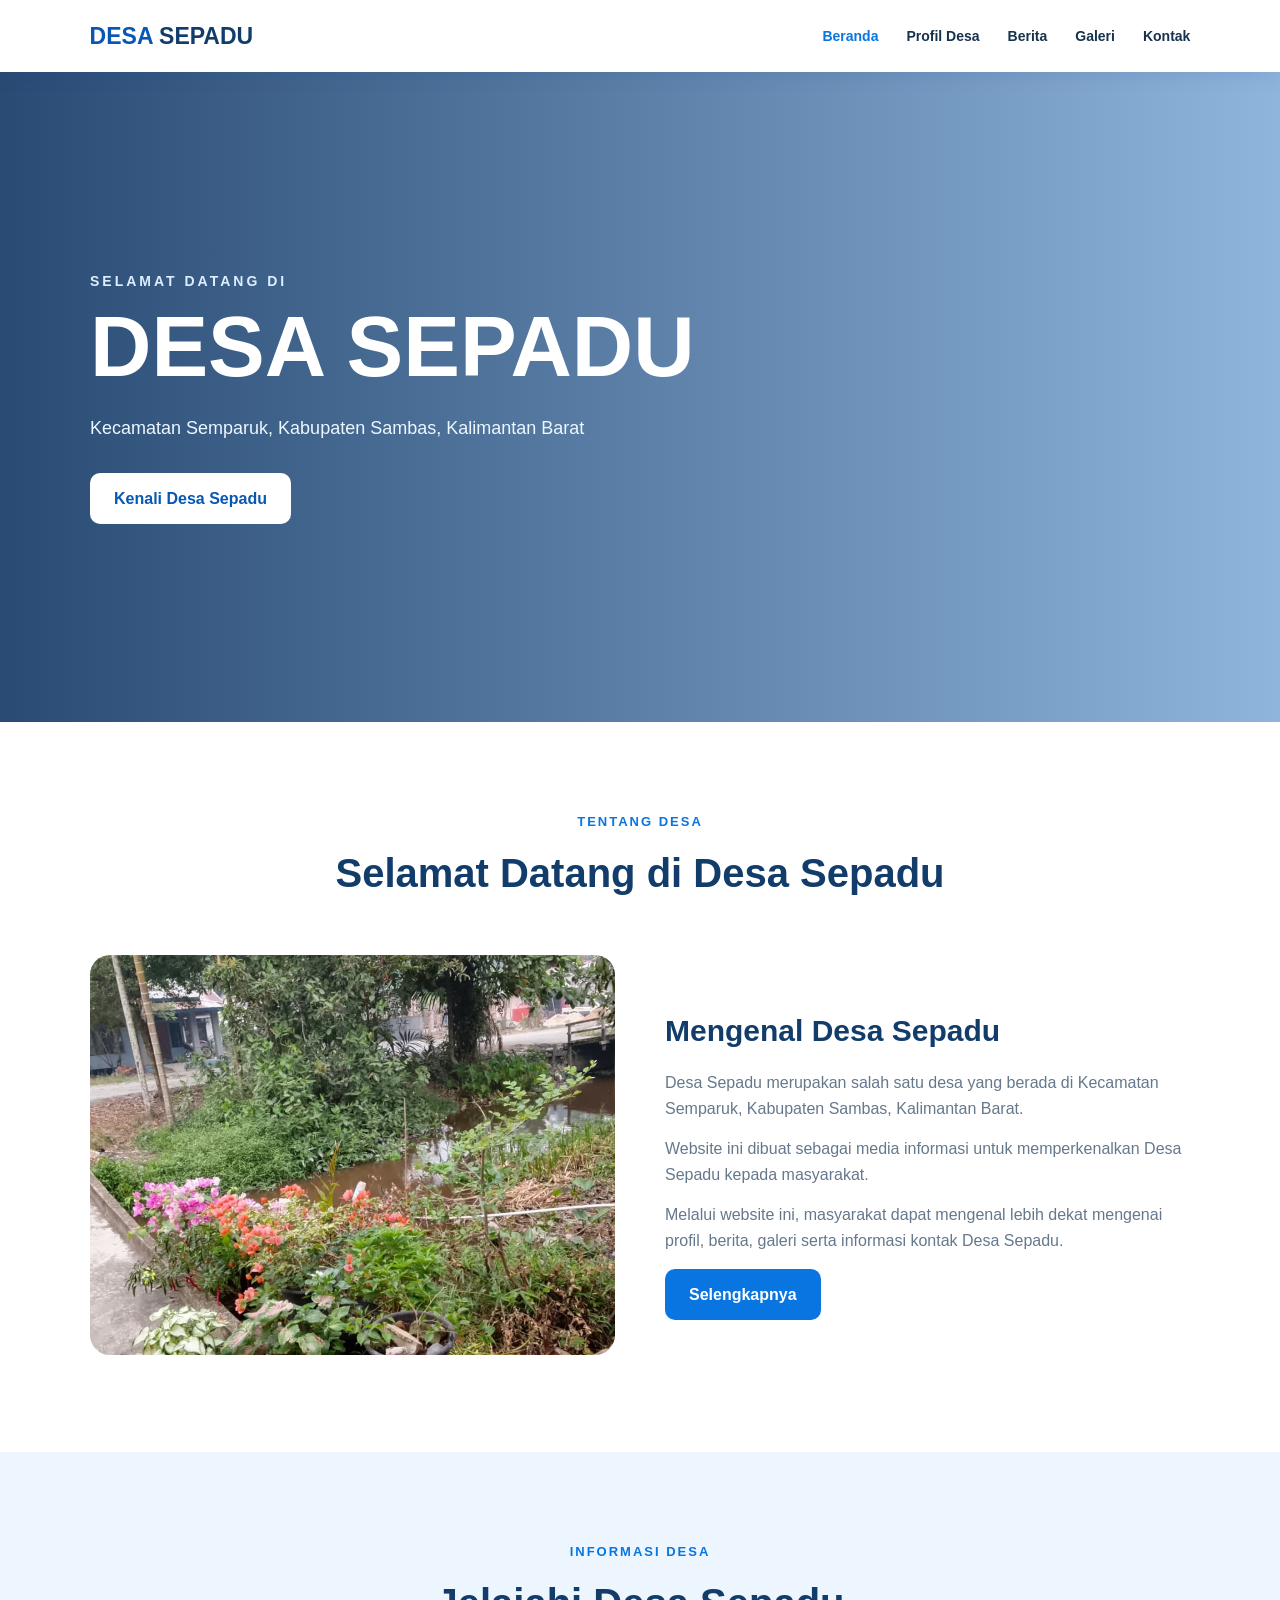
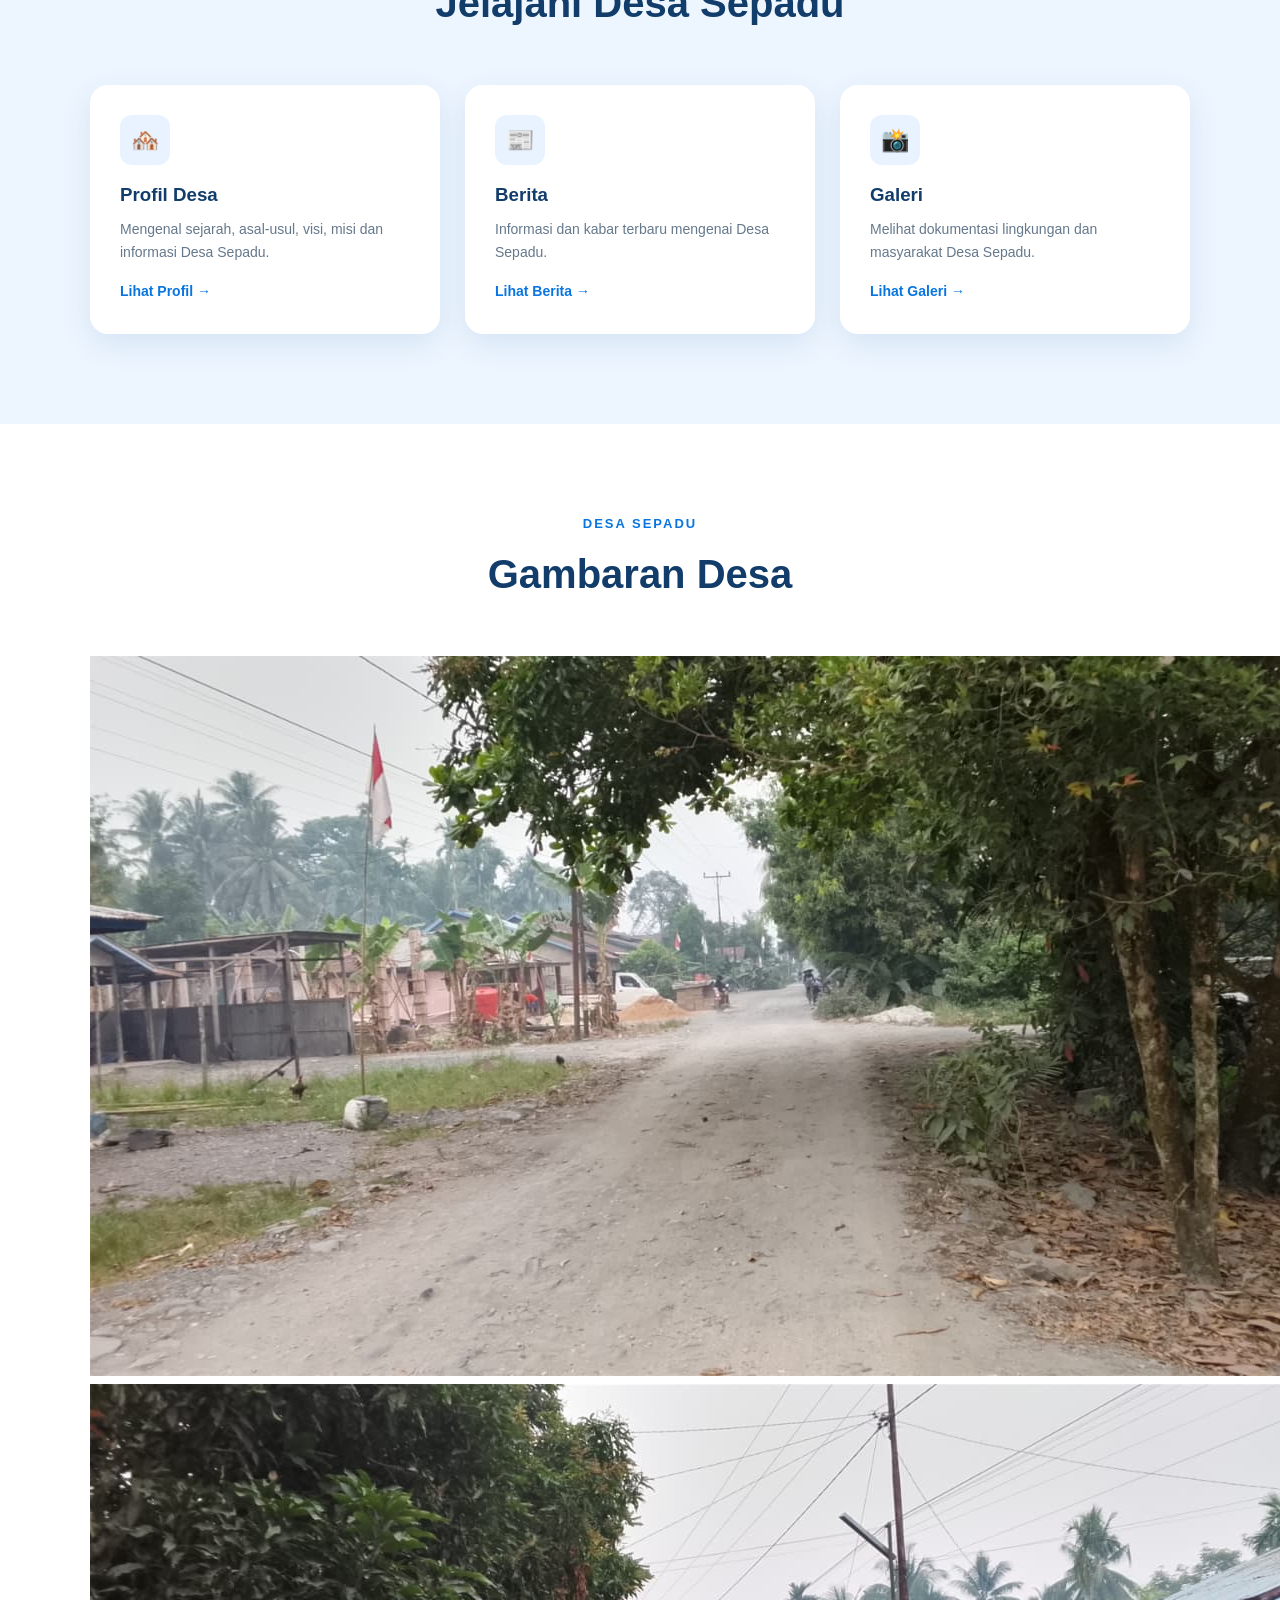
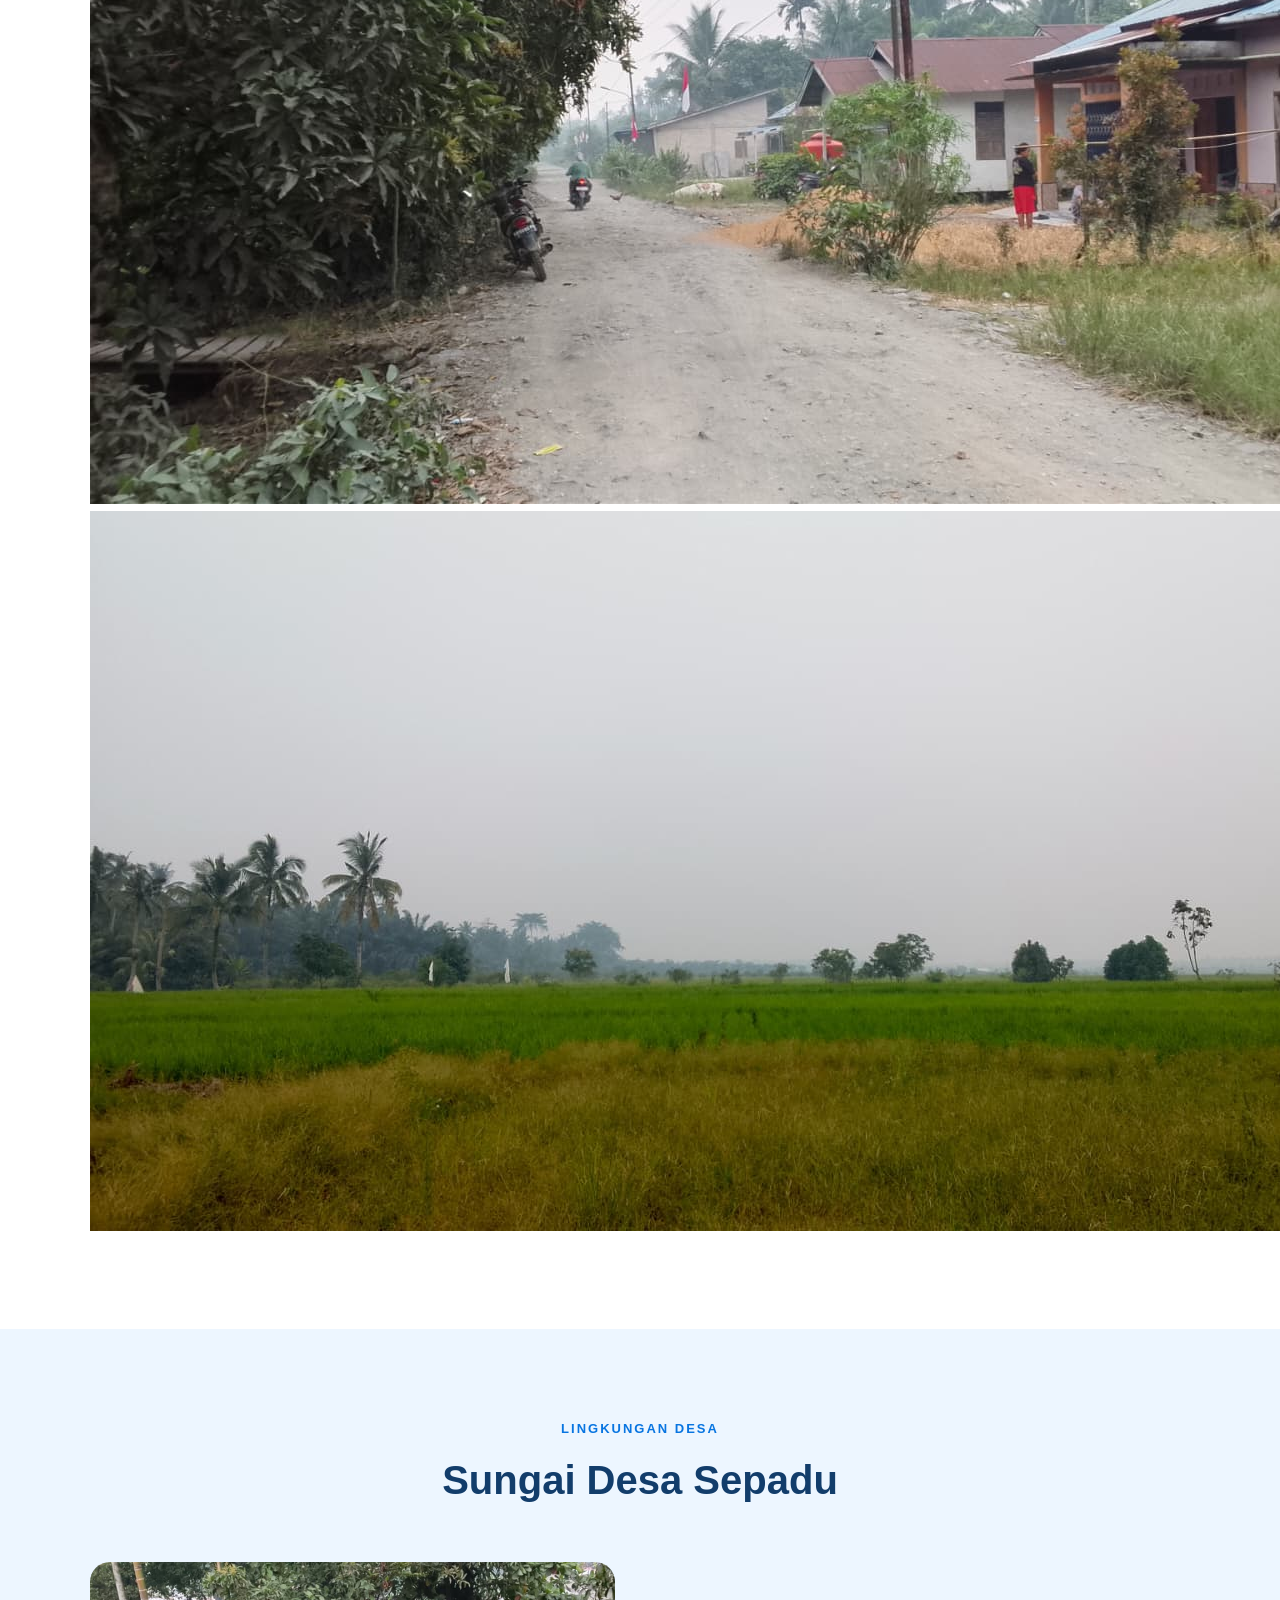
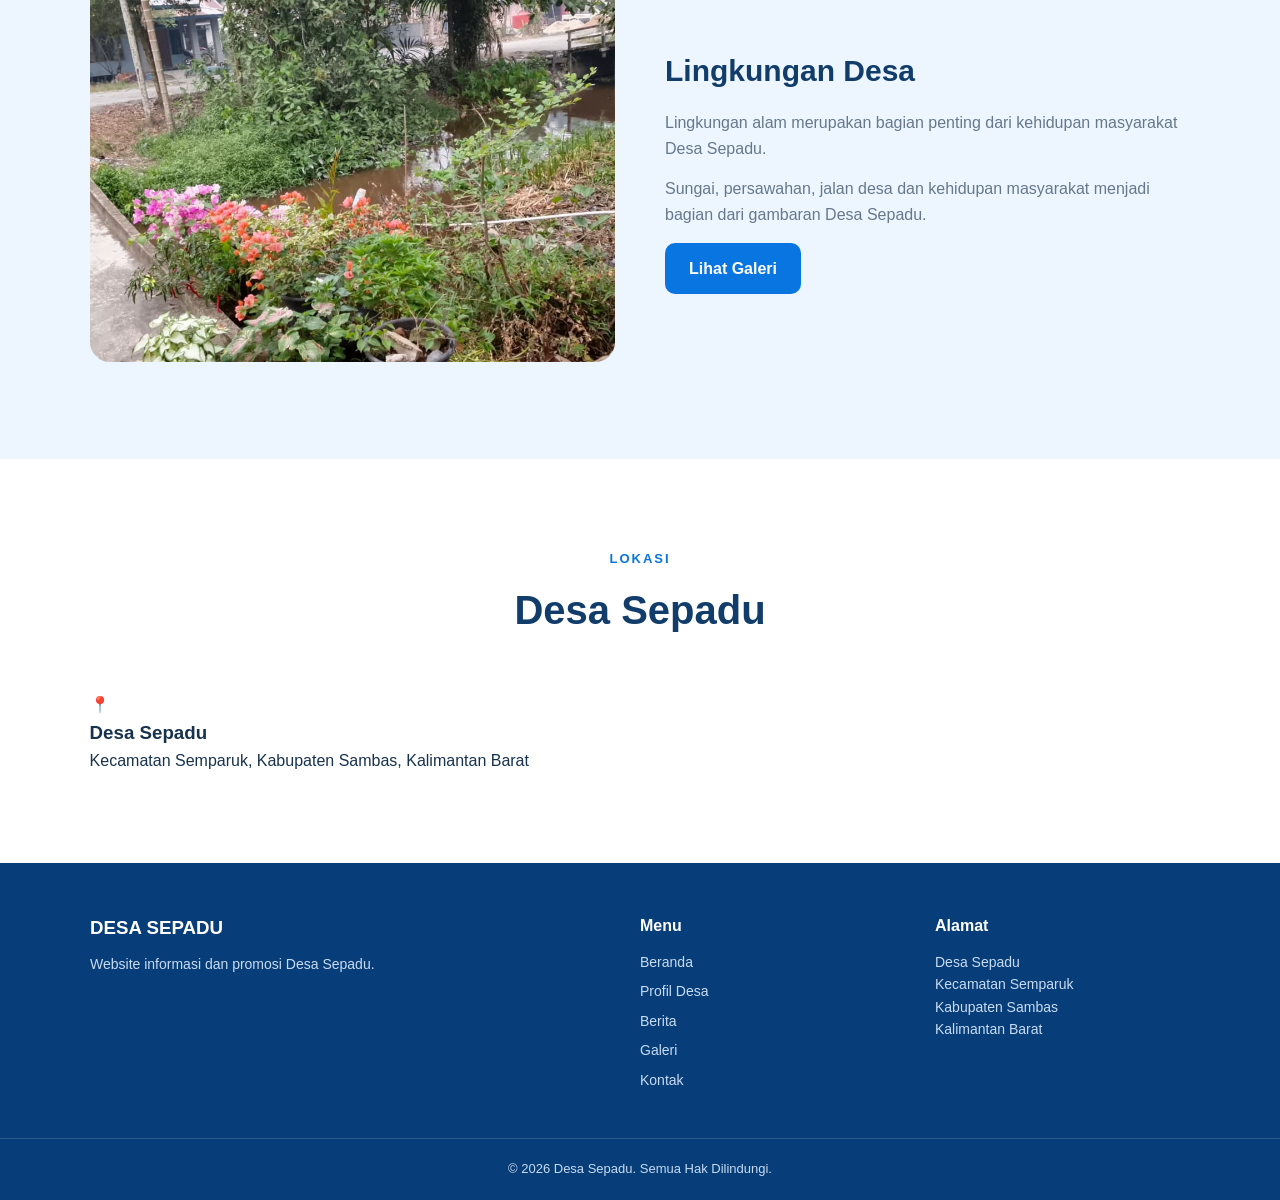
==== index.html @ 4734d00c "Add files via upload" ====
<!DOCTYPE html>
<html lang="id">

<head>

    <meta charset="UTF-8">

    <meta name="viewport"
          content="width=device-width, initial-scale=1.0">

    <title>Desa Sepadu | Beranda</title>

    <link rel="stylesheet" href="style.css">

</head>


<body>

<!-- ================= NAVBAR ================= -->

<header>

    <nav class="navbar">

        <a href="index.html" class="logo">
            DESA <span>SEPADU</span>
        </a>


        <ul class="nav-menu">

            <li>
                <a href="index.html" class="active">
                    Beranda
                </a>
            </li>

            <li>
                <a href="profil.html">
                    Profil Desa
                </a>
            </li>

            <li>
                <a href="berita.html">
                    Berita
                </a>
            </li>

            <li>
                <a href="galeri.html">
                    Galeri
                </a>
            </li>

            <li>
                <a href="kontak.html">
                    Kontak
                </a>
            </li>

        </ul>


        <button
            class="menu-toggle"
            onclick="toggleMenu()"
            type="button"
        >
            ☰
        </button>

    </nav>

</header>


<!-- ================= ISI WEBSITE ================= -->

<main>


    <!-- HERO -->

    <section class="hero">

        <div class="hero-content">

            <p class="subtitle">
                SELAMAT DATANG DI
            </p>


            <h1>
                DESA SEPADU
            </h1>


            <p>
                Kecamatan Semparuk, Kabupaten Sambas,
                Kalimantan Barat
            </p>


            <a
                href="profil.html"
                class="btn"
            >
                Kenali Desa Sepadu
            </a>

        </div>

    </section>



    <!-- TENTANG DESA -->

    <section class="section">

        <div class="section-title">

            <p>
                TENTANG DESA
            </p>

            <h2>
                Selamat Datang di Desa Sepadu
            </h2>

        </div>


        <div class="welcome">


            <div class="welcome-image">

                <img
                    src="sungai.jpeg"
                    alt="Sungai Desa Sepadu"
                >

            </div>


            <div class="welcome-text">

                <h3>
                    Mengenal Desa Sepadu
                </h3>


                <p>
                    Desa Sepadu merupakan salah satu desa
                    yang berada di Kecamatan Semparuk,
                    Kabupaten Sambas, Kalimantan Barat.
                </p>


                <p>
                    Website ini dibuat sebagai media
                    informasi untuk memperkenalkan
                    Desa Sepadu kepada masyarakat.
                </p>


                <p>
                    Melalui website ini, masyarakat dapat
                    mengenal lebih dekat mengenai profil,
                    berita, galeri serta informasi kontak
                    Desa Sepadu.
                </p>


                <a
                    href="profil.html"
                    class="btn blue"
                >
                    Selengkapnya
                </a>

            </div>

        </div>

    </section>



    <!-- INFORMASI -->

    <section class="section section-blue">

        <div class="section-title">

            <p>
                INFORMASI DESA
            </p>

            <h2>
                Jelajahi Desa Sepadu
            </h2>

        </div>


        <div class="info-cards">


            <!-- PROFIL -->

            <div class="info-card">

                <div class="icon">
                    🏘️
                </div>


                <h3>
                    Profil Desa
                </h3>


                <p>
                    Mengenal sejarah, asal-usul,
                    visi, misi dan informasi
                    Desa Sepadu.
                </p>


                <a href="profil.html">
                    Lihat Profil →
                </a>

            </div>



            <!-- BERITA -->

            <div class="info-card">

                <div class="icon">
                    📰
                </div>


                <h3>
                    Berita
                </h3>


                <p>
                    Informasi dan kabar terbaru
                    mengenai Desa Sepadu.
                </p>


                <a href="berita.html">
                    Lihat Berita →
                </a>

            </div>



            <!-- GALERI -->

            <div class="info-card">

                <div class="icon">
                    📸
                </div>


                <h3>
                    Galeri
                </h3>


                <p>
                    Melihat dokumentasi lingkungan
                    dan masyarakat Desa Sepadu.
                </p>


                <a href="galeri.html">
                    Lihat Galeri →
                </a>

            </div>

        </div>

    </section>



    <!-- GAMBAR DESA -->

    <section class="section">

        <div class="section-title">

            <p>
                DESA SEPADU
            </p>

            <h2>
                Gambaran Desa
            </h2>

        </div>


        <div class="home-gallery">


            <img
                src="jalan-desa.jpeg"
                alt="Jalan Desa Sepadu"
            >


            <img
                src="masyarakat.jpeg"
                alt="Masyarakat Desa Sepadu"
            >


            <img
                src="sawah.jpeg"
                alt="Sawah Desa Sepadu"
            >

        </div>

    </section>



    <!-- SUNGAI -->

    <section class="section section-blue">

        <div class="section-title">

            <p>
                LINGKUNGAN DESA
            </p>

            <h2>
                Sungai Desa Sepadu
            </h2>

        </div>


        <div class="welcome">


            <div class="welcome-image">

                <img
                    src="sungai.jpeg"
                    alt="Sungai Desa Sepadu"
                >

            </div>


            <div class="welcome-text">

                <h3>
                    Lingkungan Desa
                </h3>


                <p>
                    Lingkungan alam merupakan bagian
                    penting dari kehidupan masyarakat
                    Desa Sepadu.
                </p>


                <p>
                    Sungai, persawahan, jalan desa dan
                    kehidupan masyarakat menjadi bagian
                    dari gambaran Desa Sepadu.
                </p>


                <a
                    href="galeri.html"
                    class="btn blue"
                >
                    Lihat Galeri
                </a>

            </div>

        </div>

    </section>



    <!-- LOKASI -->

    <section class="section">

        <div class="section-title">

            <p>
                LOKASI
            </p>

            <h2>
                Desa Sepadu
            </h2>

        </div>


        <div class="location-box">

            <div>

                <div class="location-icon">
                    📍
                </div>


                <h3>
                    Desa Sepadu
                </h3>


                <p>
                    Kecamatan Semparuk,
                    Kabupaten Sambas,
                    Kalimantan Barat
                </p>

            </div>

        </div>

    </section>

</main>



<!-- ================= FOOTER ================= -->

<footer>

    <div class="footer-container">


        <div>

            <h3>
                DESA SEPADU
            </h3>


            <p>
                Website informasi dan promosi
                Desa Sepadu.
            </p>

        </div>



        <div>

            <h4>
                Menu
            </h4>


            <a href="index.html">
                Beranda
            </a>


            <a href="profil.html">
                Profil Desa
            </a>


            <a href="berita.html">
                Berita
            </a>


            <a href="galeri.html">
                Galeri
            </a>


            <a href="kontak.html">
                Kontak
            </a>

        </div>



        <div>

            <h4>
                Alamat
            </h4>


            <p>
                Desa Sepadu
            </p>


            <p>
                Kecamatan Semparuk
            </p>


            <p>
                Kabupaten Sambas
            </p>


            <p>
                Kalimantan Barat
            </p>

        </div>

    </div>



    <div class="copyright">

        © 2026 Desa Sepadu.
        Semua Hak Dilindungi.

    </div>

</footer>



<!-- ================= JAVASCRIPT ================= -->

<script src="script.js"></script>

</body>

</html>
---- style.css ----
* {
    margin: 0;
    padding: 0;
    box-sizing: border-box;
}

html {
    scroll-behavior: smooth;
}

body {
    font-family: Arial, Helvetica, sans-serif;
    color: #17324d;
    background: #ffffff;
    line-height: 1.6;
}


/* ================= NAVBAR ================= */

header {
    position: sticky;
    top: 0;
    z-index: 1000;
}

.navbar {
    min-height: 72px;
    padding: 0 7%;

    display: flex;
    align-items: center;
    justify-content: space-between;

    background: #ffffff;

    box-shadow:
        0 3px 18px rgba(0, 70, 150, 0.12);
}

.logo {
    text-decoration: none;
    font-size: 23px;
    font-weight: bold;
    color: #0757b5;
}

.logo span {
    color: #123d6b;
}

.nav-menu {
    display: flex;
    align-items: center;
    gap: 28px;

    list-style: none;
}

.nav-menu a {
    color: #17324d;
    text-decoration: none;

    font-size: 14px;
    font-weight: 600;

    padding: 25px 0;

    transition: 0.3s;
}

.nav-menu a:hover,
.nav-menu a.active {
    color: #0875e1;
}

.menu-toggle {
    display: none;

    border: none;
    background: #e8f3ff;

    color: #0757b5;

    padding: 8px 12px;

    border-radius: 8px;

    font-size: 22px;

    cursor: pointer;
}


/* ================= HERO ================= */

.hero {
    min-height: 650px;

    display: flex;
    align-items: center;

    background:
        linear-gradient(
            90deg,
            rgba(3, 43, 91, 0.85),
            rgba(7, 91, 178, 0.45)
        ),
        url("images/sawah.jpg");

    background-size: cover;
    background-position: center;
}

.hero-content {
    width: 86%;
    max-width: 1100px;

    margin: auto;

    color: #ffffff;
}

.subtitle {
    color: #dceeff;

    font-size: 14px;
    font-weight: bold;

    letter-spacing: 3px;

    margin-bottom: 12px;
}

.hero h1 {
    font-size: clamp(50px, 8vw, 85px);

    line-height: 1;

    margin-bottom: 25px;
}

.hero-content > p:not(.subtitle) {
    max-width: 620px;

    font-size: 18px;

    color: #edf7ff;

    margin-bottom: 30px;
}


/* ================= BUTTON ================= */

.btn {
    display: inline-block;

    padding: 13px 24px;

    border-radius: 10px;

    background: #ffffff;

    color: #0757b5;

    text-decoration: none;

    font-weight: bold;

    transition: 0.3s;
}

.btn:hover {
    transform: translateY(-3px);

    box-shadow:
        0 8px 20px rgba(0, 0, 0, 0.15);
}

.btn.blue {
    background: #0875e1;
    color: #ffffff;
}


/* ================= SECTION ================= */

.section {
    padding: 90px 7%;
}

.section-blue {
    background: #edf6ff;
}

.section-title {
    max-width: 700px;

    text-align: center;

    margin: 0 auto 50px;
}

.section-title p,
.small-title {
    color: #0875e1;

    font-size: 13px;

    font-weight: bold;

    letter-spacing: 2px;
}

.section-title h2 {
    color: #123d6b;

    font-size: 40px;

    margin-top: 8px;
}


/* ================= WELCOME ================= */

.welcome {
    max-width: 1100px;

    margin: auto;

    display: grid;

    grid-template-columns: 1fr 1fr;

    gap: 50px;

    align-items: center;
}

.welcome-image img {
    width: 100%;
    height: 400px;

    object-fit: cover;

    border-radius: 20px;
}

.welcome-text h3 {
    color: #123d6b;

    font-size: 30px;

    margin: 10px 0 15px;
}

.welcome-text p {
    color: #65788c;

    margin-bottom: 15px;
}


/* ================= INFO CARDS ================= */

.info-cards {
    max-width: 1100px;

    margin: auto;

    display: grid;

    grid-template-columns:
        repeat(3, 1fr);

    gap: 25px;
}

.info-card {
    background: #ffffff;

    padding: 30px;

    border-radius: 18px;

    box-shadow:
        0 10px 30px rgba(0, 70, 150, 0.10);

    transition: 0.3s;
}

.info-card:hover {
    transform: translateY(-6px);
}

.icon {
    width: 50px;
    height: 50px;

    display: grid;
    place-items: center;

    background: #e8f3ff;

    border-radius: 12px;

    font-size: 23px;

    margin-bottom: 15px;
}

.info-card h3 {
    color: #123d6b;

    margin-bottom: 8px;
}

.info-card p {
    color: #65788c;

    font-size: 14px;

    margin-bottom: 15px;
}

.info-card a {
    color: #0875e1;

    font-size: 14px;

    font-weight: bold;

    text-decoration: none;
}


/* ================= PAGE HEADER ================= */

.page-header {
    min-height: 330px;

    display: flex;

    align-items: center;

    justify-content: center;

    text-align: center;

    color: #ffffff;

    background:
        linear-gradient(
            rgba(3, 55, 110, 0.85),
            rgba(7, 105, 195, 0.75)
        ),
        url("images/jalan-desa-1.jpg");

    background-size: cover;
    background-position: center;
}

.page-header p {
    color: #dceeff;

    font-size: 13px;

    font-weight: bold;

    letter-spacing: 2px;
}

.page-header h1 {
    font-size: 50px;

    margin: 8px 0;
}

.page-header span {
    color: #e8f3ff;
}


/* ================= PROFIL ================= */

.profil-container {
    max-width: 1100px;

    margin: auto;

    display: grid;

    grid-template-columns:
        1fr 1fr;

    gap: 50px;

    align-items: center;
}

.profil-image img {
    width: 100%;
    height: 420px;

    object-fit: cover;

    border-radius: 20px;

    box-shadow:
        0 15px 35px rgba(0, 70, 150, 0.15);
}

.profil-text h2 {
    color: #123d6b;

    font-size: 40px;

    margin: 5px 0 15px;
}

.profil-text p {
    color: #65788c;

    margin-bottom: 15px;
}


/* ================= PROFIL BOX ================= */

.profil-box {
    max-width: 1000px;

    margin: auto;

    display: grid;

    grid-template-columns:
        repeat(4, 1fr);

    gap: 18px;
}

.profil-box div {
    padding: 25px;

    background: #ffffff;

    border-radius: 15px;

    text-align: center;

    box-shadow:
        0 8px 25px rgba(0, 70, 150, 0.08);
}

.profil-box strong {
    color: #0875e1;

    display: block;

    margin-bottom: 5px;
}

.profil-box p {
    color: #65788c;
}


/* ================= VISI MISI ================= */

.visi-misi {
    max-width: 1000px;

    margin: auto;

    display: grid;

    grid-template-columns:
        1fr 1fr;

    gap: 25px;
}

.visi,
.misi {
    padding: 30px;

    border-radius: 18px;

    background: #edf6ff;
}

.visi h3,
.misi h3 {
    color: #0757b5;

    font-size: 25px;

    margin-bottom: 12px;
}

.visi p,
.misi li {
    color: #65788c;
}

.misi ul {
    padding-left: 20px;
}

.misi li {
    margin-bottom: 8px;
}


/* ================= BERITA ================= */

.berita-container {
    max-width: 1100px;

    margin: auto;

    display: grid;

    grid-template-columns:
        repeat(3, 1fr);

    gap: 25px;
}

.berita-card {
    overflow: hidden;

    background: #ffffff;

    border-radius: 18px;

    box-shadow:
        0 10px 30px rgba(0, 70, 150, 0.10);

    transition: 0.3s;
}

.berita-card:hover {
    transform: translateY(-7px);
}

.berita-card img {
    width: 100%;
    height: 220px;

    object-fit: cover;
}

.berita-content {
    padding: 23px;
}

.tanggal {
    color: #0875e1;

    font-size: 12px;

    font-weight: bold;
}

.berita-content h3 {
    color: #123d6b;

    margin: 8px 0;
}

.berita-content p {
    color: #65788c;

    font-size: 14px;

    margin-bottom: 15px;
}

.berita-content a {
    color: #0875e1;

    font-size: 14px;

    font-weight: bold;

    text-decoration: none;
}


/* ================= GALERI ================= */

.galeri-container {
    max-width: 1100px;

    margin: auto;

    display: grid;

    grid-template-columns:
        repeat(2, 1fr);

    gap: 25px;
}

.galeri-item {
    overflow: hidden;

    background: #ffffff;

    border-radius: 18px;

    box-shadow:
        0 10px 30px rgba(0, 70, 150, 0.10);
}

.galeri-item img {
    width: 100%;
    height: 330px;

    object-fit: cover;

    cursor: pointer;

    transition: 0.4s;
}

.galeri-item img:hover {
    transform: scale(1.04);
}

.galeri-caption {
    padding: 18px;
}

.galeri-caption h3 {
    color: #123d6b;
}

.galeri-caption p {
    color: #65788c;

    font-size: 14px;
}


/* ================= MODAL ================= */

.image-modal {
    position: fixed;

    inset: 0;

    display: none;

    align-items: center;

    justify-content: center;

    padding: 30px;

    background:
        rgba(0, 20, 50, 0.9);

    z-index: 2000;
}

.image-modal img {
    max-width: 90%;
    max-height: 85vh;

    object-fit: contain;

    border-radius: 12px;
}

.close-modal {
    position: fixed;

    top: 20px;
    right: 30px;

    color: #ffffff;

    font-size: 45px;

    cursor: pointer;
}


/* ================= KONTAK ================= */

.kontak-container {
    max-width: 1100px;

    margin: auto;

    display: grid;

    grid-template-columns:
        1fr 1fr;

    gap: 30px;
}

.kontak-info,
.contact-form {
    background: #ffffff;

    padding: 30px;

    border-radius: 18px;

    box-shadow:
        0 10px 30px rgba(0, 70, 150, 0.10);
}

.kontak-info h3,
.contact-form h3 {
    color: #123d6b;

    font-size: 25px;

    margin-bottom: 10px;
}

.kontak-info > p,
.form-description {
    color: #65788c;

    margin-bottom: 25px;
}

.contact-item {
    display: flex;

    gap: 15px;

    margin-bottom: 20px;
}

.contact-item > span {
    width: 45px;
    height: 45px;

    flex-shrink: 0;

    display: grid;
    place-items: center;

    background: #e8f3ff;

    border-radius: 10px;
}

.contact-item strong {
    color: #17324d;
}

.contact-item p {
    color: #65788c;

    font-size: 14px;
}


/* ================= FORM ================= */

.contact-form form {
    display: flex;

    flex-direction: column;

    gap: 8px;
}

.contact-form label {
    color: #17324d;

    font-size: 14px;

    font-weight: bold;

    margin-top: 7px;
}

.contact-form input,
.contact-form textarea {
    width: 100%;

    padding: 13px 15px;

    border: 1px solid #d7e5f2;

    border-radius: 10px;

    outline: none;

    font-family: inherit;

    font-size: 14px;
}

.contact-form input:focus,
.contact-form textarea:focus {
    border-color: #0875e1;
}

.contact-form textarea {
    resize: vertical;
}

.contact-form button {
    margin-top: 10px;

    border: none;
}


/* ================= MAP ================= */

.map-box {
    max-width: 1000px;

    min-height: 280px;

    margin: auto;

    display: flex;

    align-items: center;

    justify-content: center;

    text-align: center;

    background:
        linear-gradient(
            135deg,
            #ffffff,
            #dceeff
        );

    border-radius: 20px;
}

.map-box span {
    font-size: 35px;
}

.map-box h3 {
    color: #123d6b;

    margin: 5px;
}

.map-box p {
    color: #65788c;

    margin-bottom: 18px;
}


/* ================= FOOTER ================= */

footer {
    background: #073d78;

    color: #ffffff;

    padding-top: 50px;
}

.footer-container {
    width: 86%;
    max-width: 1100px;

    margin: auto;

    display: grid;

    grid-template-columns:
        2fr 1fr 1fr;

    gap: 40px;

    padding-bottom: 40px;
}

.footer-container h3 {
    margin-bottom: 10px;
}

.footer-container h4 {
    margin-bottom: 12px;
}

.footer-container p,
.footer-container a {
    color: #c8dcf2;

    font-size: 14px;
}

.footer-container a {
    display: block;

    text-decoration: none;

    margin-bottom: 7px;
}

.footer-container a:hover {
    color: #ffffff;
}

.copyright {
    text-align: center;

    padding: 20px;

    border-top:
        1px solid rgba(255, 255, 255, 0.15);

    color: #c8dcf2;

    font-size: 13px;
}


/* ================= TABLET ================= */

@media (max-width: 900px) {

    .nav-menu {
        gap: 15px;
    }

    .profil-container,
    .welcome {
        grid-template-columns: 1fr;
    }

    .profil-box {
        grid-template-columns:
            1fr 1fr;
    }

    .berita-container {
        grid-template-columns:
            1fr 1fr;
    }

    .info-cards {
        grid-template-columns:
            1fr 1fr;
    }

    .kontak-container {
        grid-template-columns: 1fr;
    }

}


/* ================= MOBILE ================= */

@media (max-width: 650px) {

    .navbar {
        padding: 0 5%;
    }

    .nav-menu {
        display: none;

        position: absolute;

        top: 72px;
        left: 0;

        width: 100%;

        padding: 20px;

        background: #ffffff;

        flex-direction: column;

        align-items: flex-start;

        box-shadow:
            0 10px 20px rgba(0, 70, 150, 0.1);
    }

    .nav-menu.active {
        display: flex;
    }

    .nav-menu a {
        padding: 5px 0;
    }

    .menu-toggle {
        display: block;
    }

    .hero {
        min-height: 580px;
    }

    .hero h1 {
        font-size: 52px;
    }

    .hero-content > p:not(.subtitle) {
        font-size: 16px;
    }

    .section {
        padding: 65px 5%;
    }

    .section-title h2 {
        font-size: 32px;
    }

    .page-header {
        min-height: 280px;
    }

    .page-header h1 {
        font-size: 40px;
    }

    .profil-image img,
    .welcome-image img {
        height: 300px;
    }

    .profil-box,
    .visi-misi,
    .berita-container,
    .info-cards,
    .galeri-container {
        grid-template-columns: 1fr;
    }

    .galeri-item img {
        height: 280px;
    }

    .footer-container {
        width: 90%;

        grid-template-columns: 1fr;
    }

}
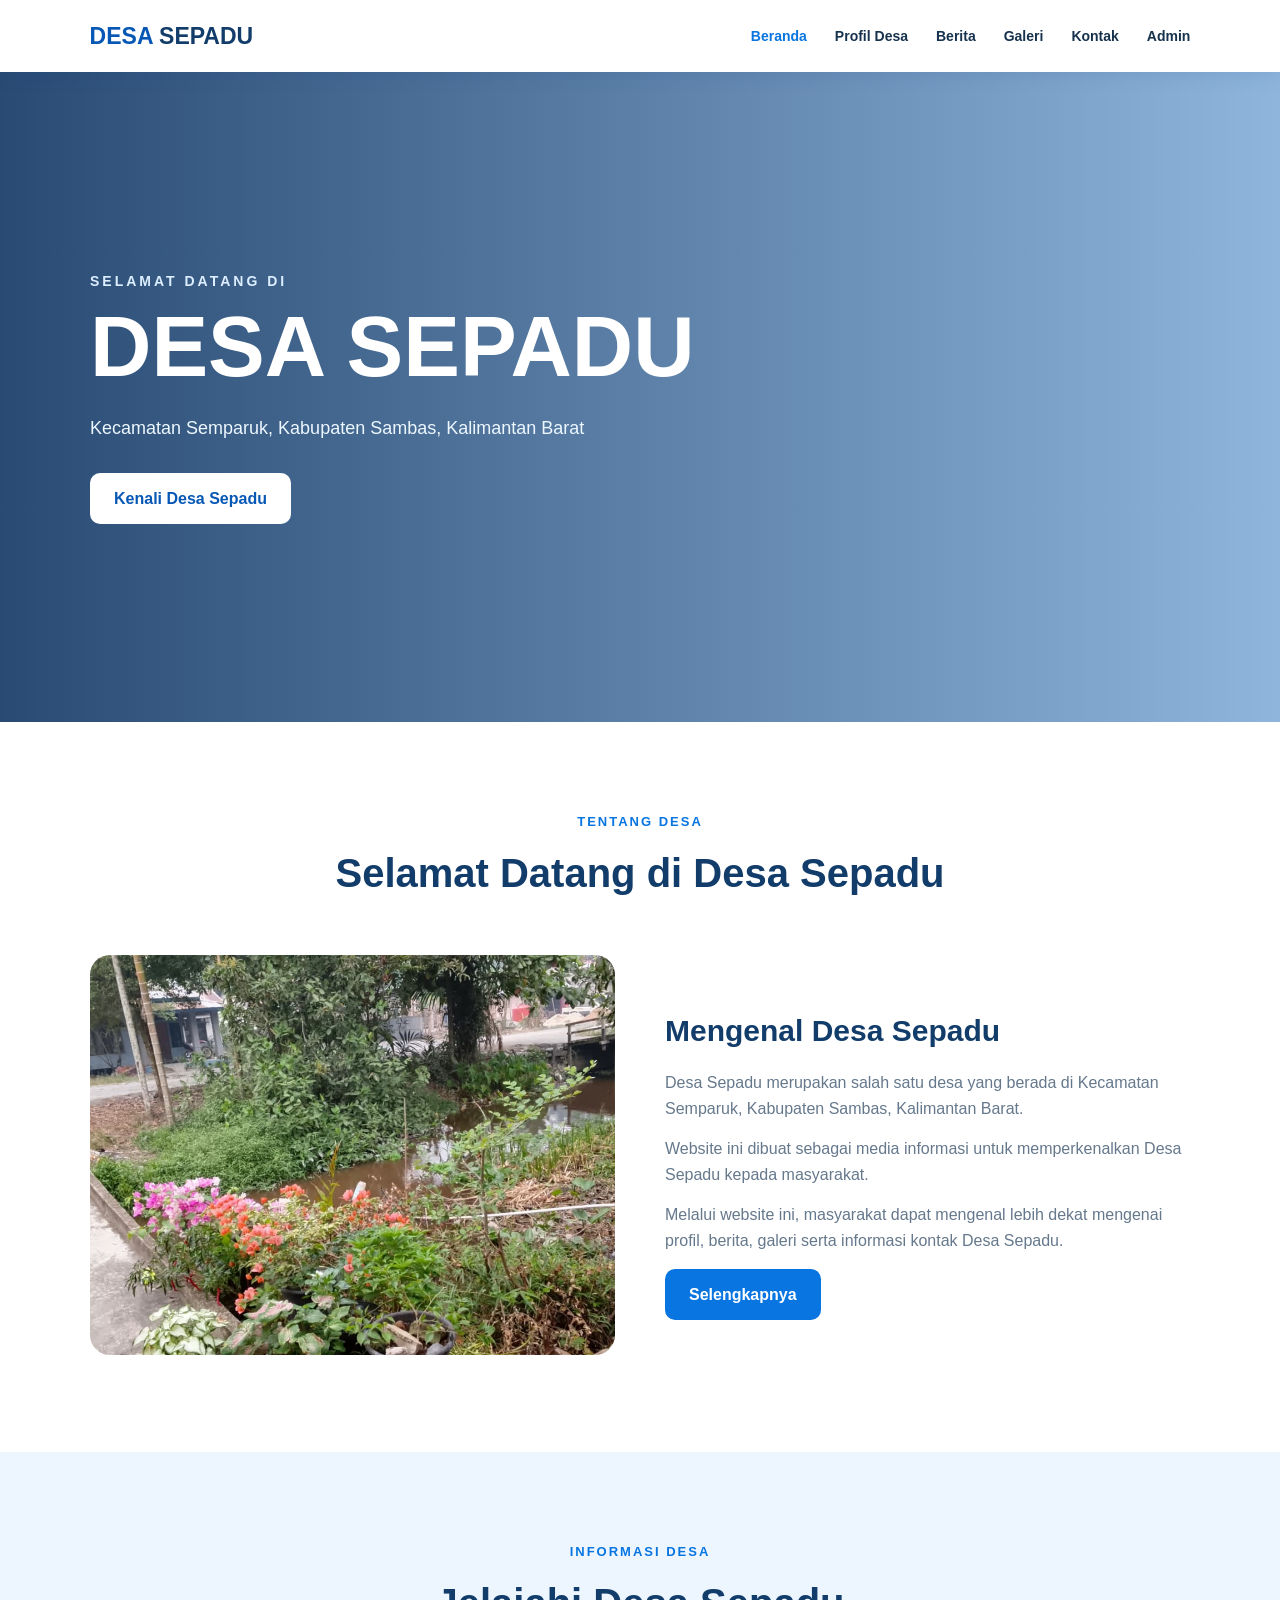
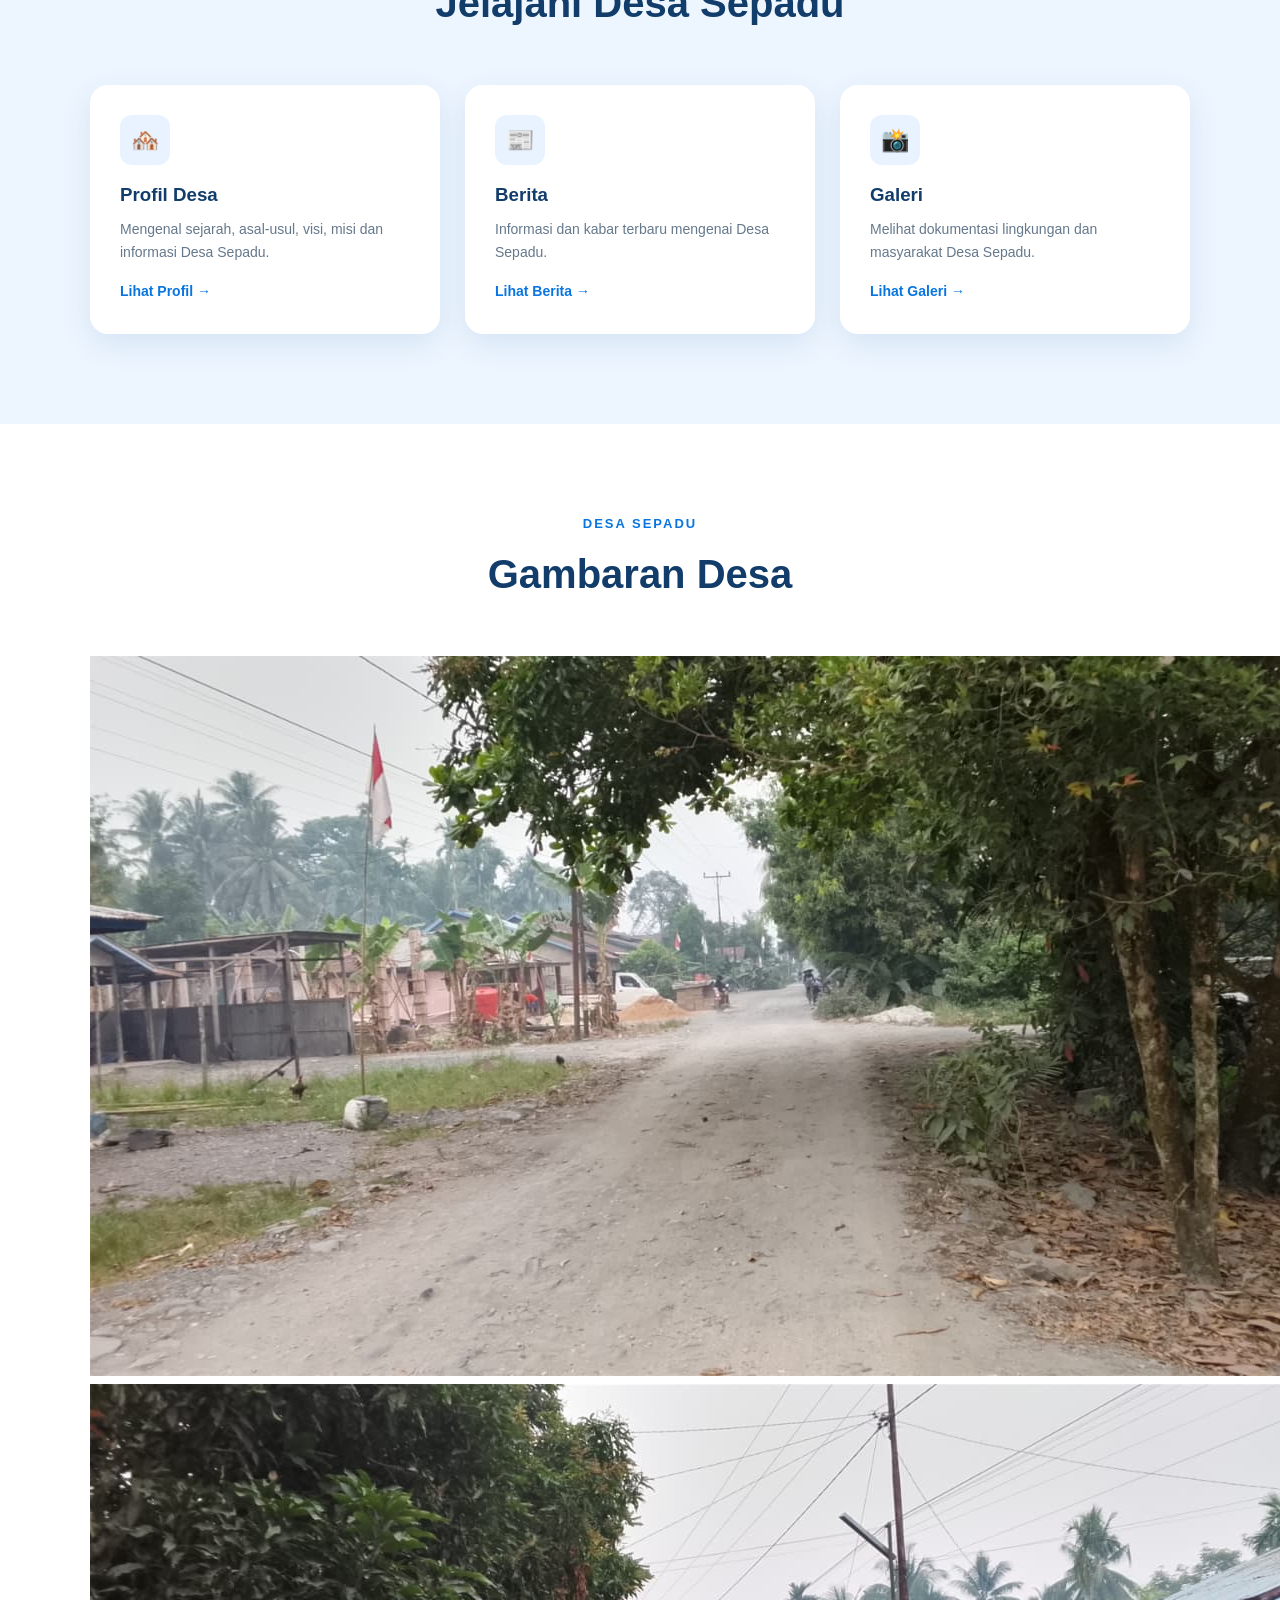
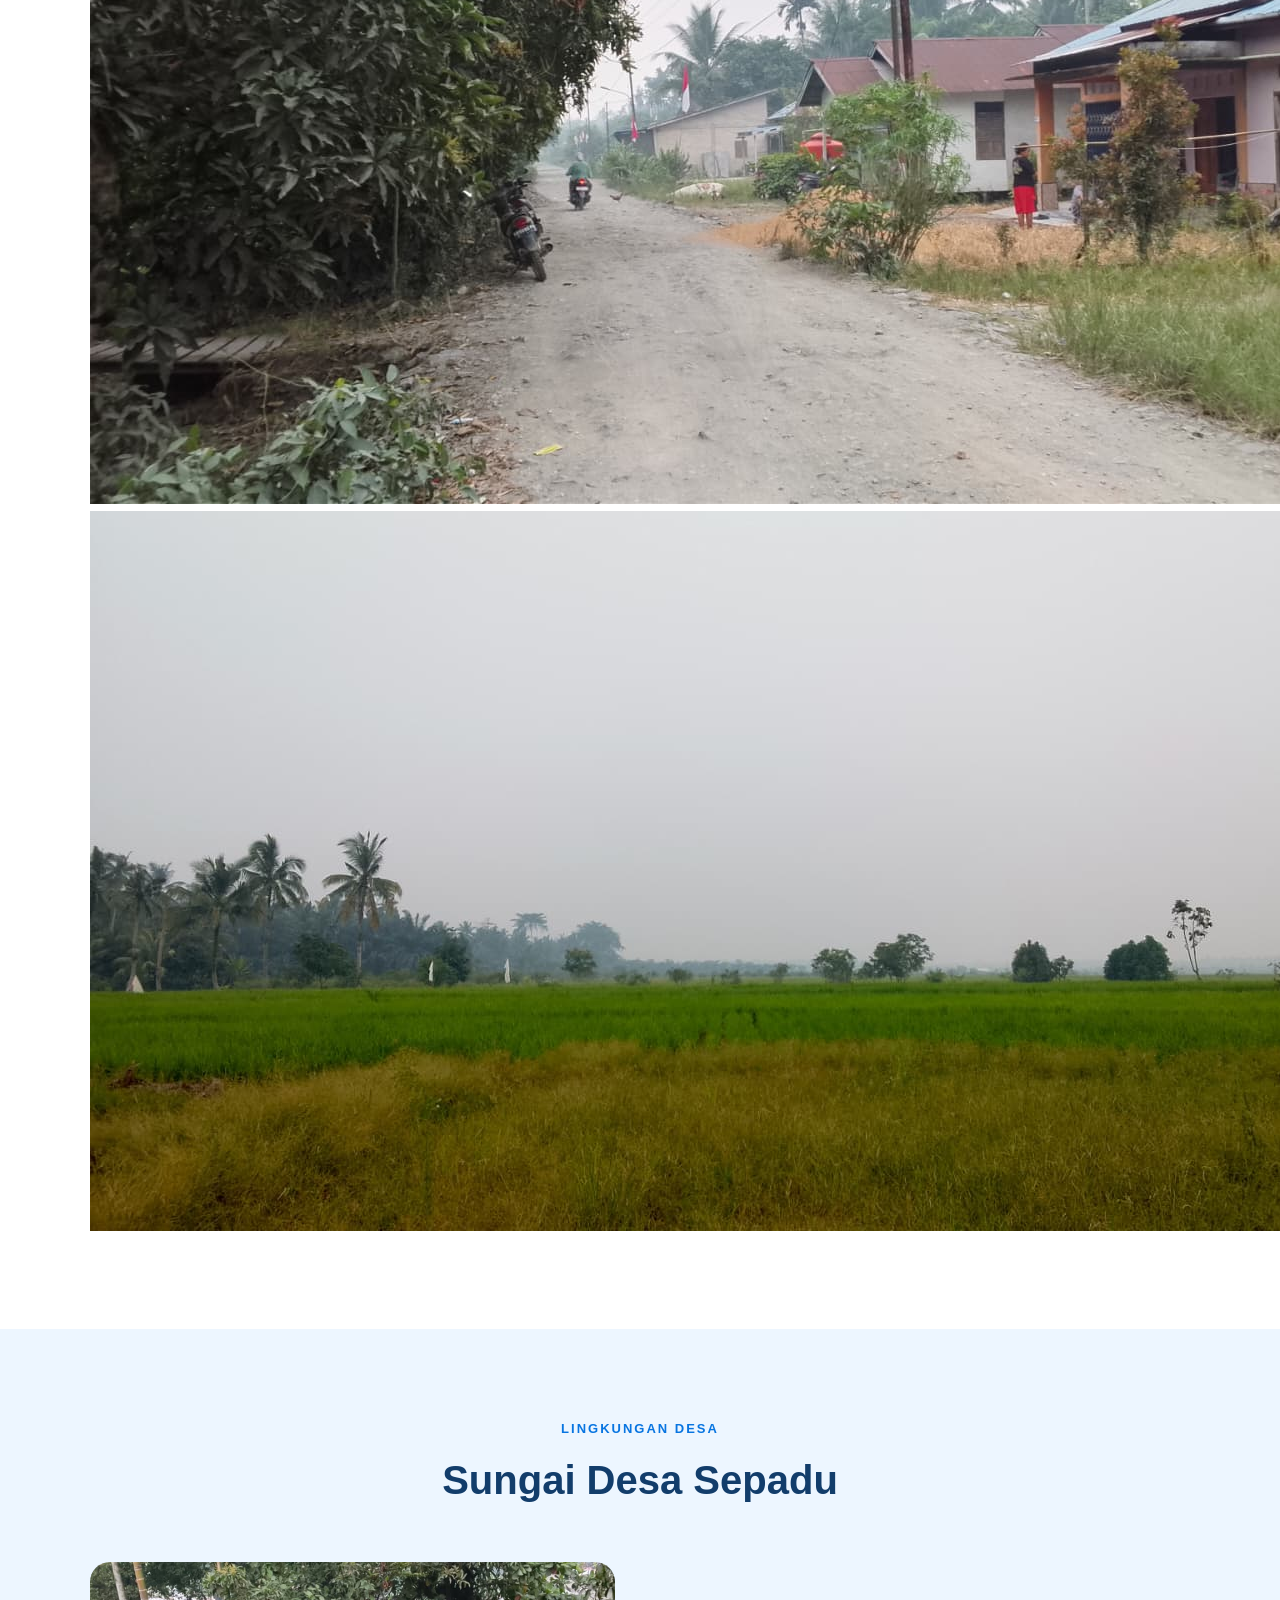
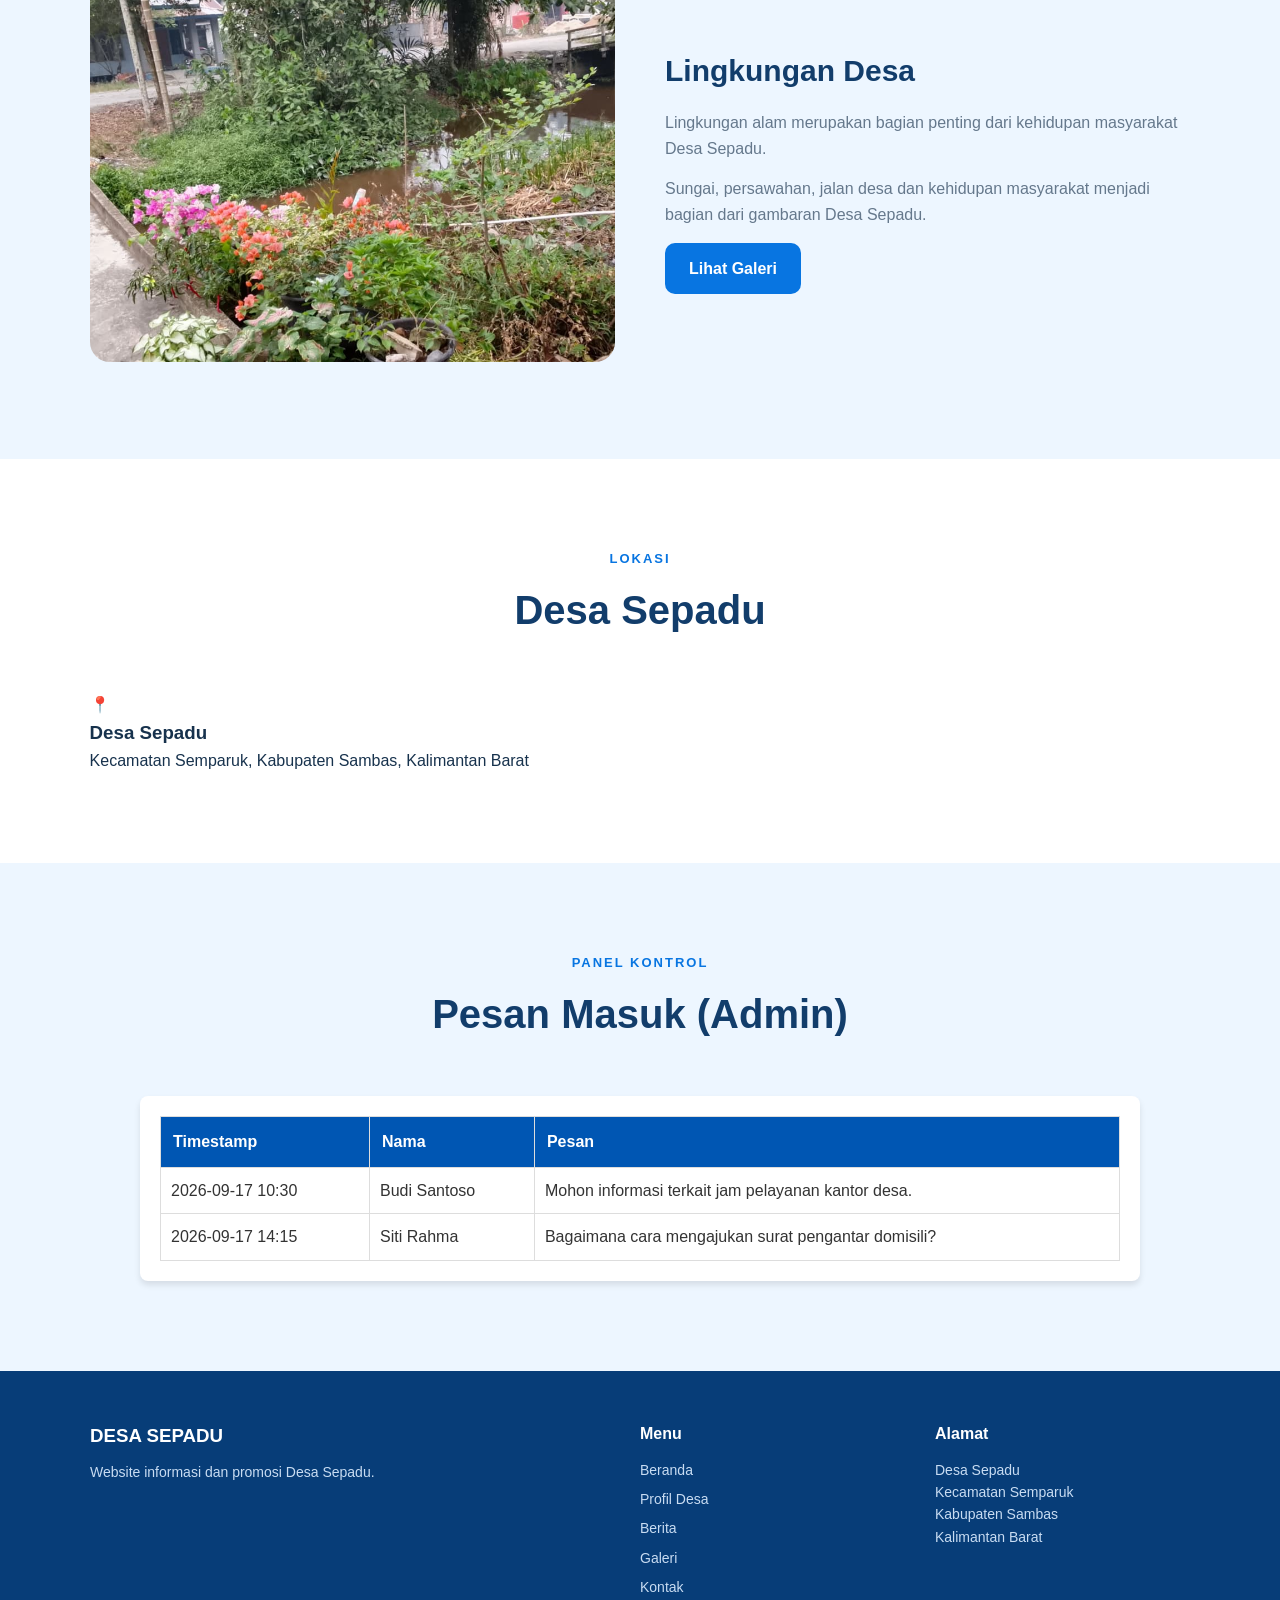
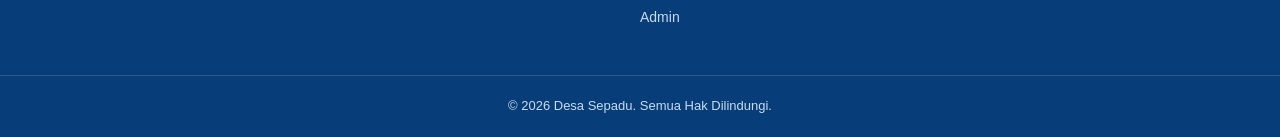
==== commit 0ce980bc: "Fix HTML structure and add admin panel section" ====
--- a/index.html
+++ b/index.html
@@ -2,564 +2,225 @@
 <html lang="id">
 
 <head>
-
     <meta charset="UTF-8">
-
-    <meta name="viewport"
-          content="width=device-width, initial-scale=1.0">
-
+    <meta name="viewport" content="width=device-width, initial-scale=1.0">
     <title>Desa Sepadu | Beranda</title>
-
     <link rel="stylesheet" href="style.css">
-
 </head>
 
-
 <body>
 
 <!-- ================= NAVBAR ================= -->
-
 <header>
-
     <nav class="navbar">
-
         <a href="index.html" class="logo">
             DESA <span>SEPADU</span>
         </a>
 
-
         <ul class="nav-menu">
-
-            <li>
-                <a href="index.html" class="active">
-                    Beranda
-                </a>
-            </li>
-
-            <li>
-                <a href="profil.html">
-                    Profil Desa
-                </a>
-            </li>
-
-            <li>
-                <a href="berita.html">
-                    Berita
-                </a>
-            </li>
-
-            <li>
-                <a href="galeri.html">
-                    Galeri
-                </a>
-            </li>
-
-            <li>
-                <a href="kontak.html">
-                    Kontak
-                </a>
-            </li>
-
+            <li><a href="index.html" class="active">Beranda</a></li>
+            <li><a href="profil.html">Profil Desa</a></li>
+            <li><a href="berita.html">Berita</a></li>
+            <li><a href="galeri.html">Galeri</a></li>
+            <li><a href="kontak.html">Kontak</a></li>
+            <li><a href="#admin-section">Admin</a></li>
         </ul>
 
-
-        <button
-            class="menu-toggle"
-            onclick="toggleMenu()"
-            type="button"
-        >
+        <button class="menu-toggle" onclick="toggleMenu()" type="button">
             ☰
         </button>
-
     </nav>
-
 </header>
 
-
 <!-- ================= ISI WEBSITE ================= -->
-
 <main>
 
-
     <!-- HERO -->
-
     <section class="hero">
-
         <div class="hero-content">
-
-            <p class="subtitle">
-                SELAMAT DATANG DI
-            </p>
-
-
-            <h1>
-                DESA SEPADU
-            </h1>
-
-
-            <p>
-                Kecamatan Semparuk, Kabupaten Sambas,
-                Kalimantan Barat
-            </p>
-
-
-            <a
-                href="profil.html"
-                class="btn"
-            >
-                Kenali Desa Sepadu
-            </a>
-
-        </div>
-
-    </section>
-
-
+            <p class="subtitle">SELAMAT DATANG DI</p>
+            <h1>DESA SEPADU</h1>
+            <p>Kecamatan Semparuk, Kabupaten Sambas, Kalimantan Barat</p>
+            <a href="profil.html" class="btn">Kenali Desa Sepadu</a>
+        </div>
+    </section>
 
     <!-- TENTANG DESA -->
-
     <section class="section">
-
-        <div class="section-title">
-
-            <p>
-                TENTANG DESA
-            </p>
-
-            <h2>
-                Selamat Datang di Desa Sepadu
-            </h2>
-
-        </div>
-
+        <div class="section-title">
+            <p>TENTANG DESA</p>
+            <h2>Selamat Datang di Desa Sepadu</h2>
+        </div>
 
         <div class="welcome">
-
-
             <div class="welcome-image">
-
-                <img
-                    src="sungai.jpeg"
-                    alt="Sungai Desa Sepadu"
-                >
-
-            </div>
-
+                <img src="sungai.jpeg" alt="Sungai Desa Sepadu">
+            </div>
 
             <div class="welcome-text">
-
-                <h3>
-                    Mengenal Desa Sepadu
-                </h3>
-
-
-                <p>
-                    Desa Sepadu merupakan salah satu desa
-                    yang berada di Kecamatan Semparuk,
-                    Kabupaten Sambas, Kalimantan Barat.
-                </p>
-
-
-                <p>
-                    Website ini dibuat sebagai media
-                    informasi untuk memperkenalkan
-                    Desa Sepadu kepada masyarakat.
-                </p>
-
-
-                <p>
-                    Melalui website ini, masyarakat dapat
-                    mengenal lebih dekat mengenai profil,
-                    berita, galeri serta informasi kontak
-                    Desa Sepadu.
-                </p>
-
-
-                <a
-                    href="profil.html"
-                    class="btn blue"
-                >
-                    Selengkapnya
-                </a>
-
-            </div>
-
-        </div>
-
-    </section>
-
-
+                <h3>Mengenal Desa Sepadu</h3>
+                <p>Desa Sepadu merupakan salah satu desa yang berada di Kecamatan Semparuk, Kabupaten Sambas, Kalimantan Barat.</p>
+                <p>Website ini dibuat sebagai media informasi untuk memperkenalkan Desa Sepadu kepada masyarakat.</p>
+                <p>Melalui website ini, masyarakat dapat mengenal lebih dekat mengenai profil, berita, galeri serta informasi kontak Desa Sepadu.</p>
+                <a href="profil.html" class="btn blue">Selengkapnya</a>
+            </div>
+        </div>
+    </section>
 
     <!-- INFORMASI -->
-
     <section class="section section-blue">
-
-        <div class="section-title">
-
-            <p>
-                INFORMASI DESA
-            </p>
-
-            <h2>
-                Jelajahi Desa Sepadu
-            </h2>
-
-        </div>
-
+        <div class="section-title">
+            <p>INFORMASI DESA</p>
+            <h2>Jelajahi Desa Sepadu</h2>
+        </div>
 
         <div class="info-cards">
-
-
             <!-- PROFIL -->
-
             <div class="info-card">
-
-                <div class="icon">
-                    🏘️
-                </div>
-
-
-                <h3>
-                    Profil Desa
-                </h3>
-
-
-                <p>
-                    Mengenal sejarah, asal-usul,
-                    visi, misi dan informasi
-                    Desa Sepadu.
-                </p>
-
-
-                <a href="profil.html">
-                    Lihat Profil →
-                </a>
-
-            </div>
-
-
+                <div class="icon">🏘️</div>
+                <h3>Profil Desa</h3>
+                <p>Mengenal sejarah, asal-usul, visi, misi dan informasi Desa Sepadu.</p>
+                <a href="profil.html">Lihat Profil →</a>
+            </div>
 
             <!-- BERITA -->
-
             <div class="info-card">
-
-                <div class="icon">
-                    📰
-                </div>
-
-
-                <h3>
-                    Berita
-                </h3>
-
-
-                <p>
-                    Informasi dan kabar terbaru
-                    mengenai Desa Sepadu.
-                </p>
-
-
-                <a href="berita.html">
-                    Lihat Berita →
-                </a>
-
-            </div>
-
-
+                <div class="icon">📰</div>
+                <h3>Berita</h3>
+                <p>Informasi dan kabar terbaru mengenai Desa Sepadu.</p>
+                <a href="berita.html">Lihat Berita →</a>
+            </div>
 
             <!-- GALERI -->
-
             <div class="info-card">
-
-                <div class="icon">
-                    📸
-                </div>
-
-
-                <h3>
-                    Galeri
-                </h3>
-
-
-                <p>
-                    Melihat dokumentasi lingkungan
-                    dan masyarakat Desa Sepadu.
-                </p>
-
-
-                <a href="galeri.html">
-                    Lihat Galeri →
-                </a>
-
-            </div>
-
-        </div>
-
-    </section>
-
-
+                <div class="icon">📸</div>
+                <h3>Galeri</h3>
+                <p>Melihat dokumentasi lingkungan dan masyarakat Desa Sepadu.</p>
+                <a href="galeri.html">Lihat Galeri →</a>
+            </div>
+        </div>
+    </section>
 
     <!-- GAMBAR DESA -->
-
     <section class="section">
-
-        <div class="section-title">
-
-            <p>
-                DESA SEPADU
-            </p>
-
-            <h2>
-                Gambaran Desa
-            </h2>
-
-        </div>
-
+        <div class="section-title">
+            <p>DESA SEPADU</p>
+            <h2>Gambaran Desa</h2>
+        </div>
 
         <div class="home-gallery">
-
-
-            <img
-                src="jalan-desa.jpeg"
-                alt="Jalan Desa Sepadu"
-            >
-
-
-            <img
-                src="masyarakat.jpeg"
-                alt="Masyarakat Desa Sepadu"
-            >
-
-
-            <img
-                src="sawah.jpeg"
-                alt="Sawah Desa Sepadu"
-            >
-
-        </div>
-
-    </section>
-
-
+            <img src="jalan-desa.jpeg" alt="Jalan Desa Sepadu">
+            <img src="masyarakat.jpeg" alt="Masyarakat Desa Sepadu">
+            <img src="sawah.jpeg" alt="Sawah Desa Sepadu">
+        </div>
+    </section>
 
     <!-- SUNGAI -->
-
     <section class="section section-blue">
-
-        <div class="section-title">
-
-            <p>
-                LINGKUNGAN DESA
-            </p>
-
-            <h2>
-                Sungai Desa Sepadu
-            </h2>
-
-        </div>
-
+        <div class="section-title">
+            <p>LINGKUNGAN DESA</p>
+            <h2>Sungai Desa Sepadu</h2>
+        </div>
 
         <div class="welcome">
-
-
             <div class="welcome-image">
-
-                <img
-                    src="sungai.jpeg"
-                    alt="Sungai Desa Sepadu"
-                >
-
-            </div>
-
+                <img src="sungai.jpeg" alt="Sungai Desa Sepadu">
+            </div>
 
             <div class="welcome-text">
-
-                <h3>
-                    Lingkungan Desa
-                </h3>
-
-
-                <p>
-                    Lingkungan alam merupakan bagian
-                    penting dari kehidupan masyarakat
-                    Desa Sepadu.
-                </p>
-
-
-                <p>
-                    Sungai, persawahan, jalan desa dan
-                    kehidupan masyarakat menjadi bagian
-                    dari gambaran Desa Sepadu.
-                </p>
-
-
-                <a
-                    href="galeri.html"
-                    class="btn blue"
-                >
-                    Lihat Galeri
-                </a>
-
-            </div>
-
-        </div>
-
-    </section>
-
-
+                <h3>Lingkungan Desa</h3>
+                <p>Lingkungan alam merupakan bagian penting dari kehidupan masyarakat Desa Sepadu.</p>
+                <p>Sungai, persawahan, jalan desa dan kehidupan masyarakat menjadi bagian dari gambaran Desa Sepadu.</p>
+                <a href="galeri.html" class="btn blue">Lihat Galeri</a>
+            </div>
+        </div>
+    </section>
 
     <!-- LOKASI -->
-
     <section class="section">
-
-        <div class="section-title">
-
-            <p>
-                LOKASI
-            </p>
-
-            <h2>
-                Desa Sepadu
-            </h2>
-
-        </div>
-
+        <div class="section-title">
+            <p>LOKASI</p>
+            <h2>Desa Sepadu</h2>
+        </div>
 
         <div class="location-box">
-
             <div>
-
-                <div class="location-icon">
-                    📍
-                </div>
-
-
-                <h3>
-                    Desa Sepadu
-                </h3>
-
-
-                <p>
-                    Kecamatan Semparuk,
-                    Kabupaten Sambas,
-                    Kalimantan Barat
-                </p>
-
-            </div>
-
-        </div>
-
+                <div class="location-icon">📍</div>
+                <h3>Desa Sepadu</h3>
+                <p>Kecamatan Semparuk, Kabupaten Sambas, Kalimantan Barat</p>
+            </div>
+        </div>
+    </section>
+
+    <!-- ================= PANEL ADMIN ================= -->
+    <section id="admin-section" class="section section-blue">
+        <div class="section-title">
+            <p>PANEL KONTROL</p>
+            <h2>Pesan Masuk (Admin)</h2>
+        </div>
+
+        <div class="admin-container" style="overflow-x: auto; max-width: 1000px; margin: 0 auto; padding: 20px; background: #ffffff; border-radius: 8px; box-shadow: 0 4px 6px rgba(0,0,0,0.1);">
+            <table style="width: 100%; border-collapse: collapse; text-align: left; color: #333;">
+                <thead>
+                    <tr style="background-color: #0056b3; color: white;">
+                        <th style="padding: 12px; border: 1px solid #ddd;">Timestamp</th>
+                        <th style="padding: 12px; border: 1px solid #ddd;">Nama</th>
+                        <th style="padding: 12px; border: 1px solid #ddd;">Pesan</th>
+                    </tr>
+                </thead>
+                <tbody id="admin-table-body">
+                    <!-- Contoh baris data statis (bisa diisi via JavaScript/Backend) -->
+                    <tr>
+                        <td style="padding: 10px; border: 1px solid #ddd;">2026-09-17 10:30</td>
+                        <td style="padding: 10px; border: 1px solid #ddd;">Budi Santoso</td>
+                        <td style="padding: 10px; border: 1px solid #ddd;">Mohon informasi terkait jam pelayanan kantor desa.</td>
+                    </tr>
+                    <tr>
+                        <td style="padding: 10px; border: 1px solid #ddd;">2026-09-17 14:15</td>
+                        <td style="padding: 10px; border: 1px solid #ddd;">Siti Rahma</td>
+                        <td style="padding: 10px; border: 1px solid #ddd;">Bagaimana cara mengajukan surat pengantar domisili?</td>
+                    </tr>
+                </tbody>
+            </table>
+        </div>
     </section>
 
 </main>
 
-
-
 <!-- ================= FOOTER ================= -->
-
 <footer>
-
     <div class="footer-container">
-
-
         <div>
-
-            <h3>
-                DESA SEPADU
-            </h3>
-
-
-            <p>
-                Website informasi dan promosi
-                Desa Sepadu.
-            </p>
-
-        </div>
-
-
+            <h3>DESA SEPADU</h3>
+            <p>Website informasi dan promosi Desa Sepadu.</p>
+        </div>
 
         <div>
-
-            <h4>
-                Menu
-            </h4>
-
-
-            <a href="index.html">
-                Beranda
-            </a>
-
-
-            <a href="profil.html">
-                Profil Desa
-            </a>
-
-
-            <a href="berita.html">
-                Berita
-            </a>
-
-
-            <a href="galeri.html">
-                Galeri
-            </a>
-
-
-            <a href="kontak.html">
-                Kontak
-            </a>
-
-        </div>
-
-
+            <h4>Menu</h4>
+            <a href="index.html">Beranda</a>
+            <a href="profil.html">Profil Desa</a>
+            <a href="berita.html">Berita</a>
+            <a href="galeri.html">Galeri</a>
+            <a href="kontak.html">Kontak</a>
+            <a href="#admin-section">Admin</a>
+        </div>
 
         <div>
-
-            <h4>
-                Alamat
-            </h4>
-
-
-            <p>
-                Desa Sepadu
-            </p>
-
-
-            <p>
-                Kecamatan Semparuk
-            </p>
-
-
-            <p>
-                Kabupaten Sambas
-            </p>
-
-
-            <p>
-                Kalimantan Barat
-            </p>
-
-        </div>
-
+            <h4>Alamat</h4>
+            <p>Desa Sepadu</p>
+            <p>Kecamatan Semparuk</p>
+            <p>Kabupaten Sambas</p>
+            <p>Kalimantan Barat</p>
+        </div>
     </div>
 
-
-
     <div class="copyright">
-
-        © 2026 Desa Sepadu.
-        Semua Hak Dilindungi.
-
+        © 2026 Desa Sepadu. Semua Hak Dilindungi.
     </div>
-
 </footer>
 
-
-
 <!-- ================= JAVASCRIPT ================= -->
-
 <script src="script.js"></script>
 
 </body>
-
-</html>+</html>
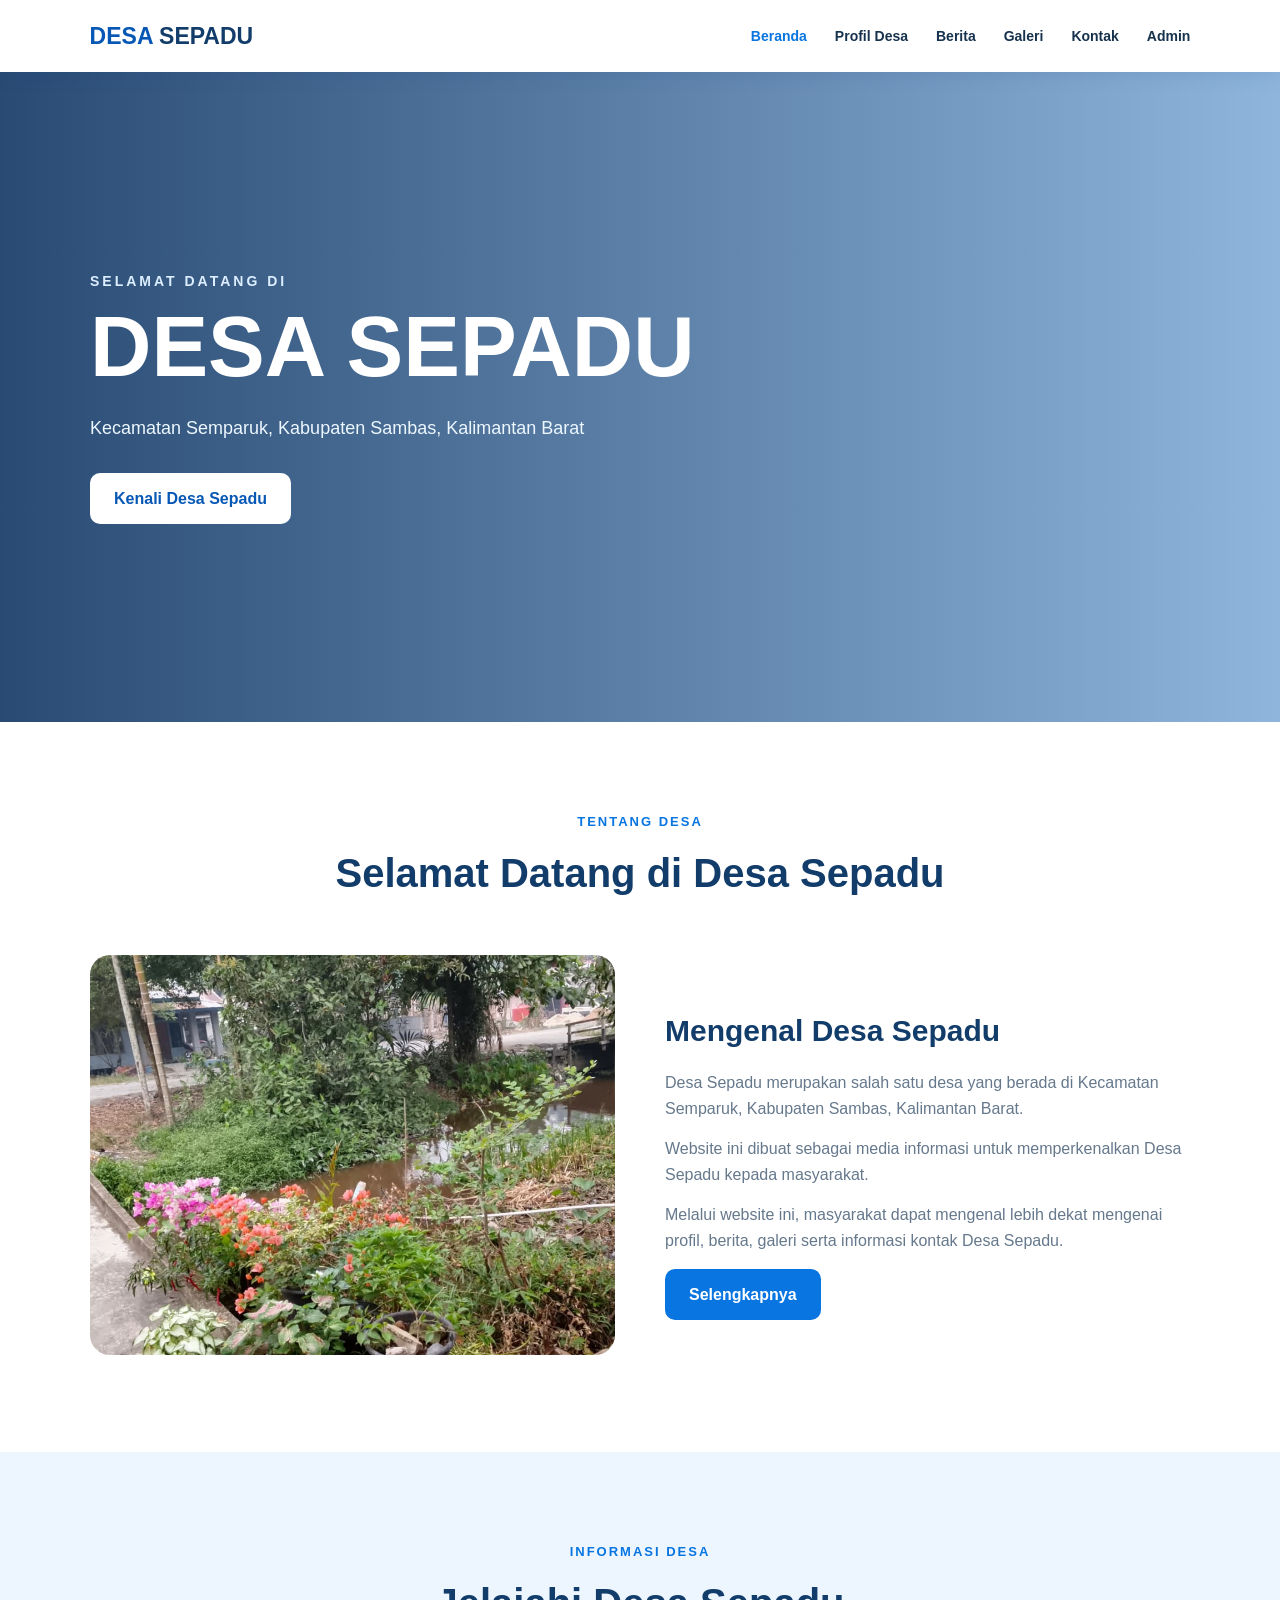
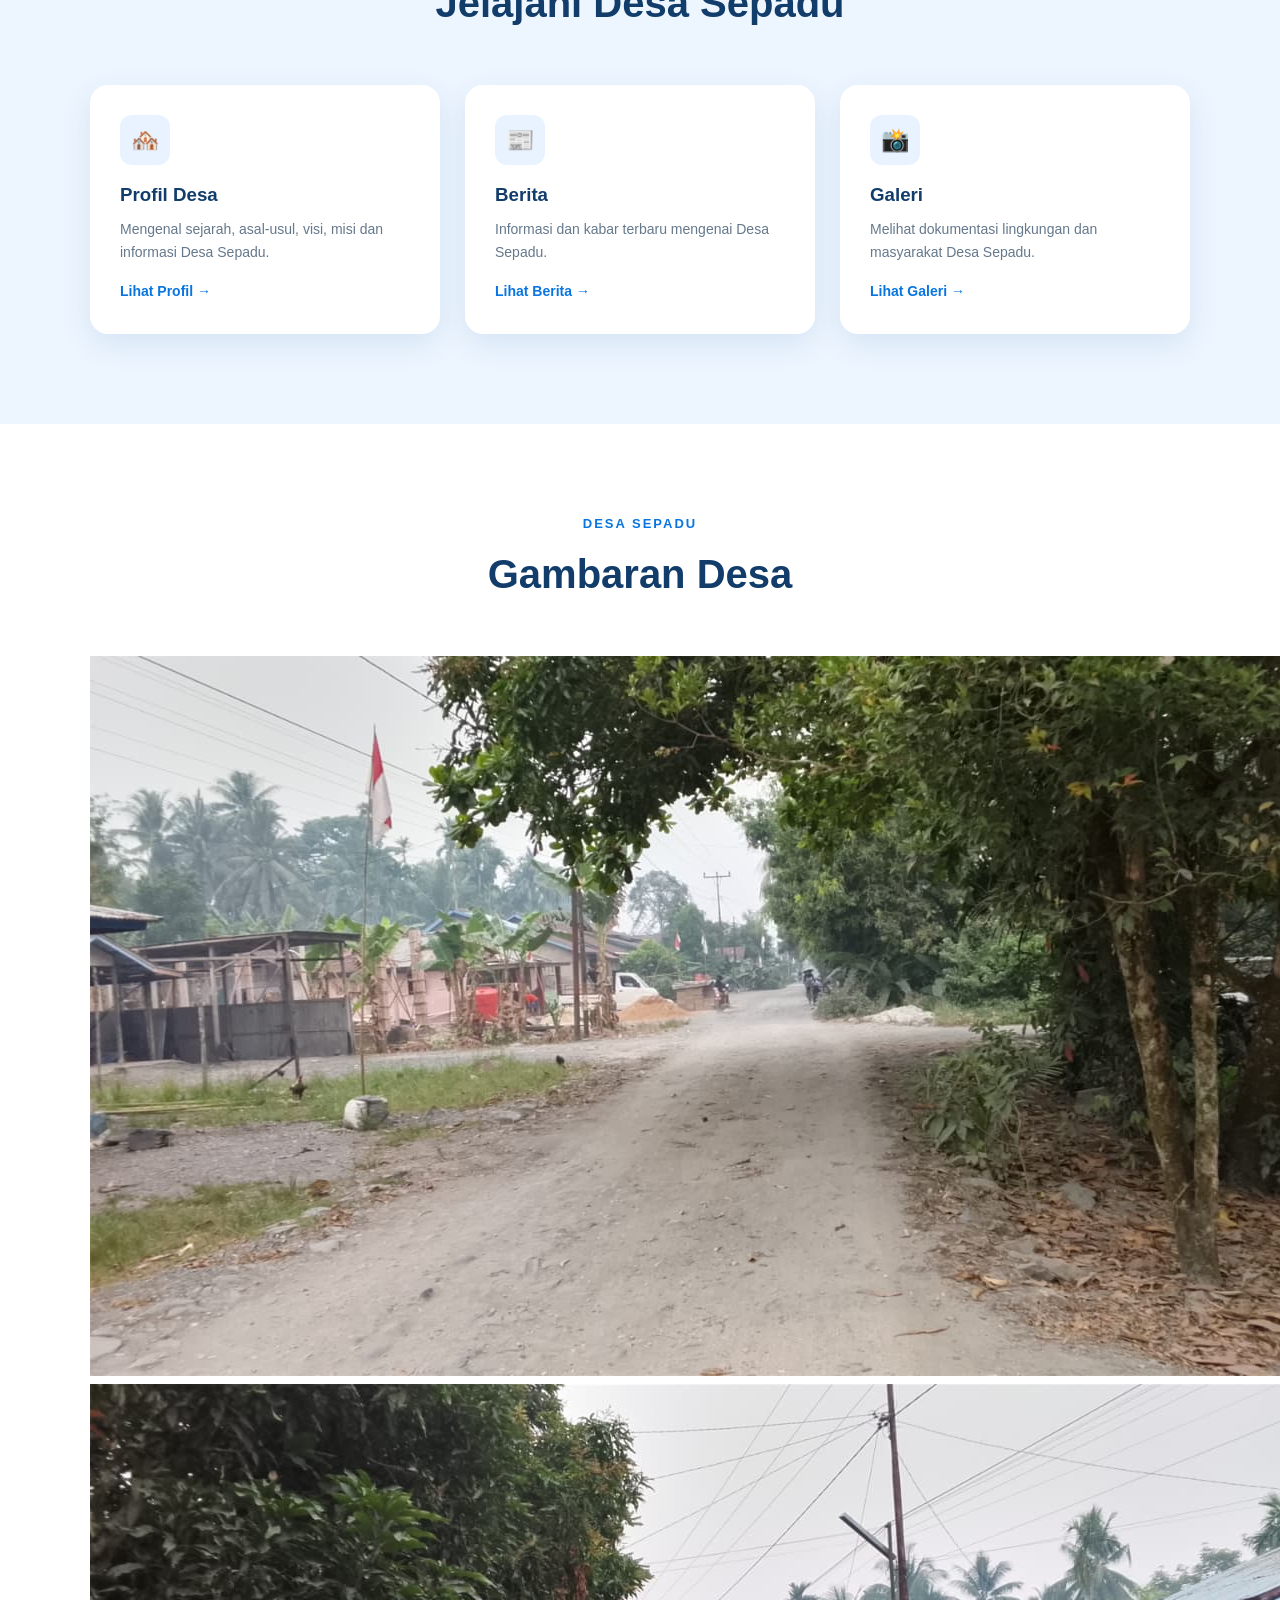
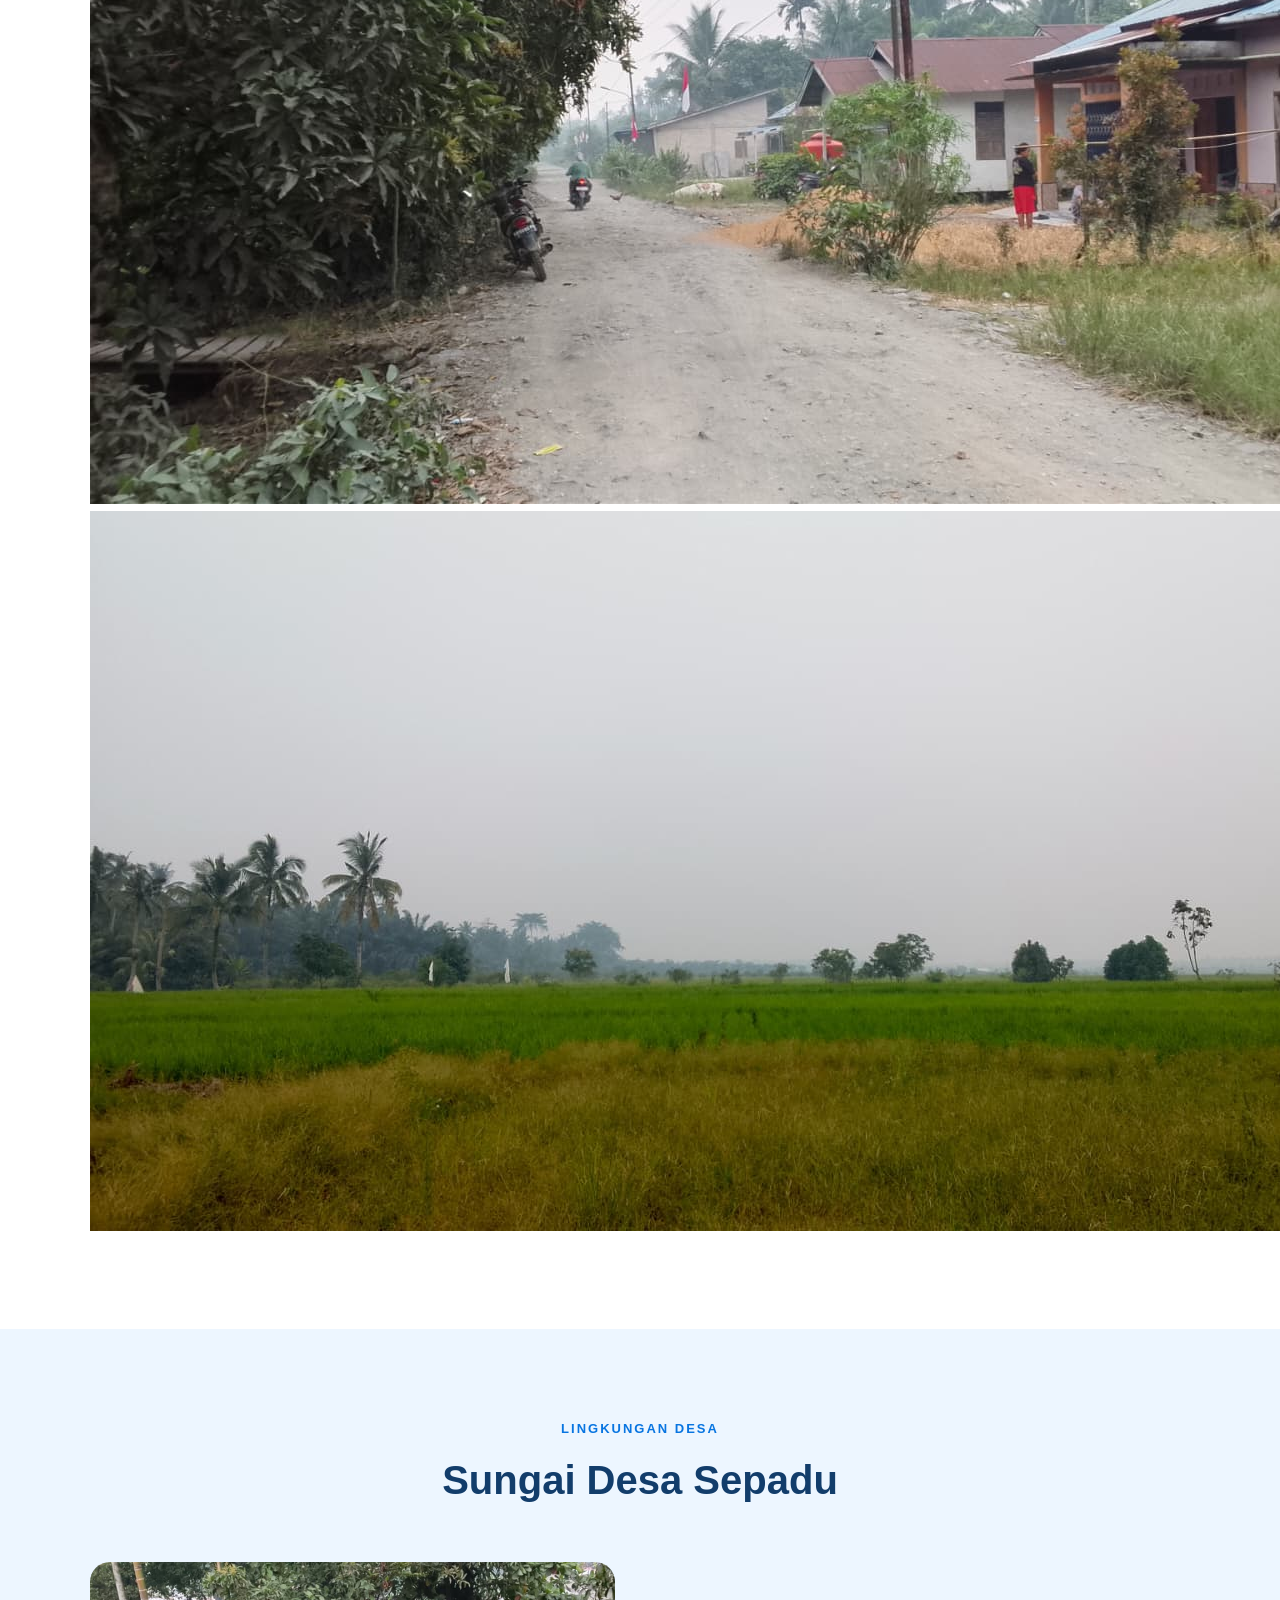
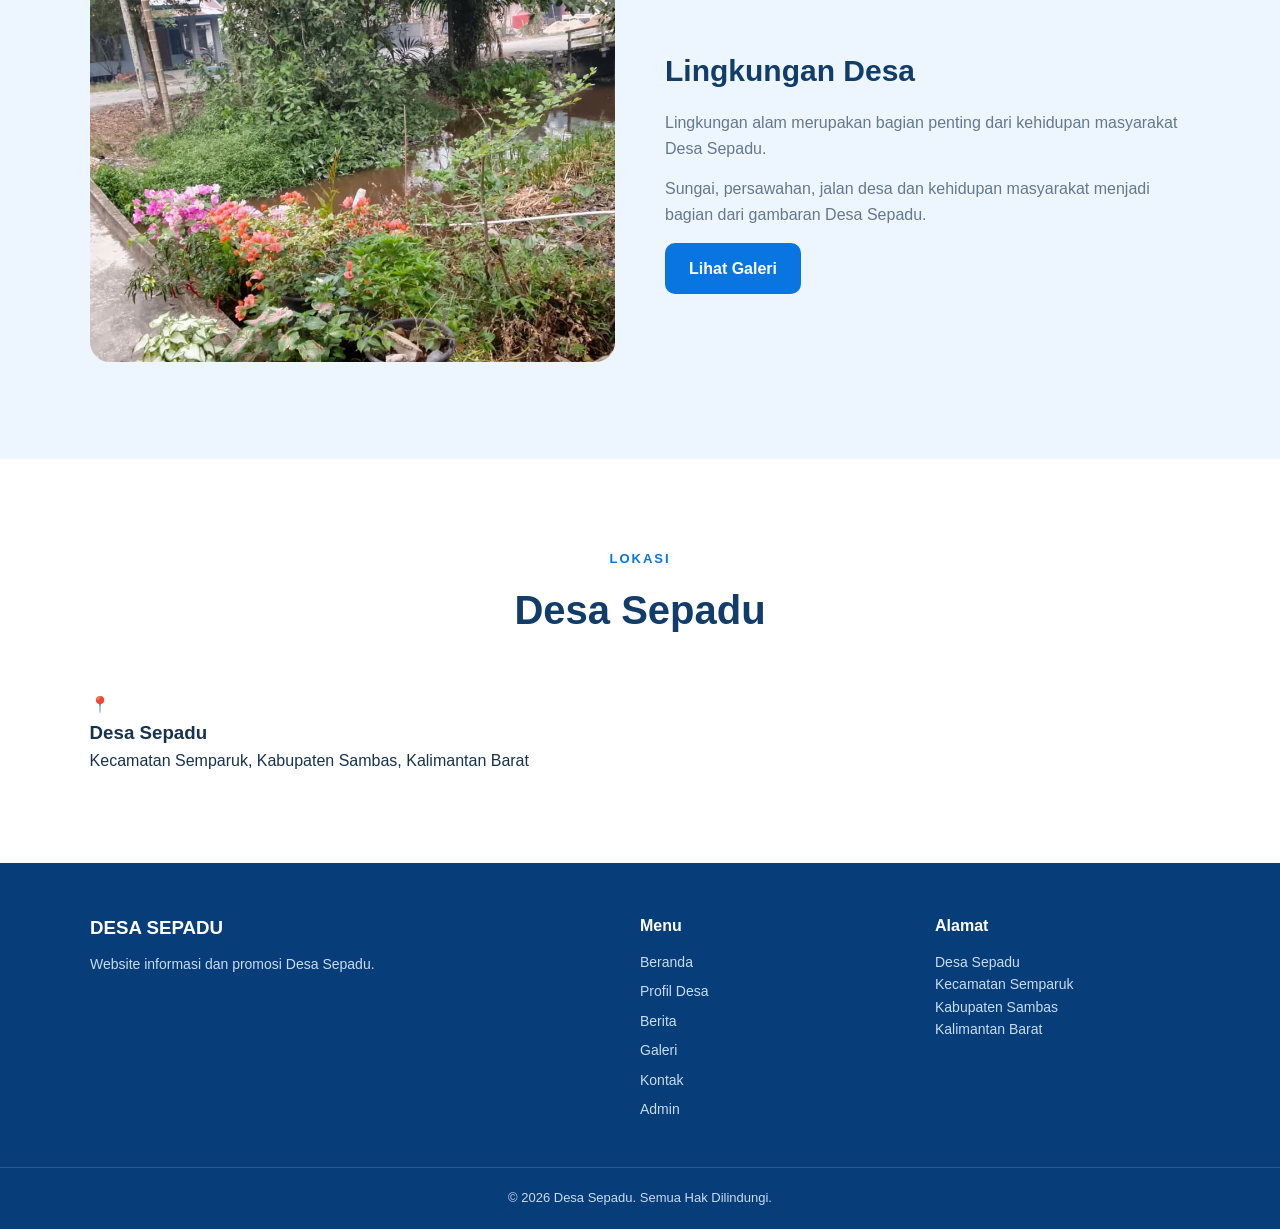
==== commit ea434148: "Implement admin panel access and navigation updates Added admin access functionality with password p" ====
--- a/index.html
+++ b/index.html
@@ -6,6 +6,12 @@
     <meta name="viewport" content="width=device-width, initial-scale=1.0">
     <title>Desa Sepadu | Beranda</title>
     <link rel="stylesheet" href="style.css">
+    <style>
+        /* CSS tambahan untuk menyembunyikan/menampilkan area admin */
+        #admin-section {
+            display: none; /* Tersembunyi secara bawaan */
+        }
+    </style>
 </head>
 
 <body>
@@ -23,7 +29,8 @@
             <li><a href="berita.html">Berita</a></li>
             <li><a href="galeri.html">Galeri</a></li>
             <li><a href="kontak.html">Kontak</a></li>
-            <li><a href="#admin-section">Admin</a></li>
+            <!-- Panggilan fungsi JavaScript saat menu Admin diklik -->
+            <li><a href="javascript:void(0)" onclick="aksesAdmin()">Admin</a></li>
         </ul>
 
         <button class="menu-toggle" onclick="toggleMenu()" type="button">
@@ -152,7 +159,7 @@
         </div>
     </section>
 
-    <!-- ================= PANEL ADMIN ================= -->
+    <!-- ================= PANEL ADMIN (TERPROTEKSI PASSWORD) ================= -->
     <section id="admin-section" class="section section-blue">
         <div class="section-title">
             <p>PANEL KONTROL</p>
@@ -169,7 +176,6 @@
                     </tr>
                 </thead>
                 <tbody id="admin-table-body">
-                    <!-- Contoh baris data statis (bisa diisi via JavaScript/Backend) -->
                     <tr>
                         <td style="padding: 10px; border: 1px solid #ddd;">2026-09-17 10:30</td>
                         <td style="padding: 10px; border: 1px solid #ddd;">Budi Santoso</td>
@@ -182,6 +188,10 @@
                     </tr>
                 </tbody>
             </table>
+            
+            <button onclick="keluarAdmin()" style="margin-top: 15px; padding: 8px 16px; background-color: #dc3545; color: white; border: none; border-radius: 4px; cursor: pointer;">
+                Tutup Panel Admin
+            </button>
         </div>
     </section>
 
@@ -202,7 +212,7 @@
             <a href="berita.html">Berita</a>
             <a href="galeri.html">Galeri</a>
             <a href="kontak.html">Kontak</a>
-            <a href="#admin-section">Admin</a>
+            <a href="javascript:void(0)" onclick="aksesAdmin()">Admin</a>
         </div>
 
         <div>
@@ -221,6 +231,26 @@
 
 <!-- ================= JAVASCRIPT ================= -->
 <script src="script.js"></script>
+<script>
+    function aksesAdmin() {
+        // Ganti 'admin123' dengan password yang Anda inginkan
+        const passwordBenar = "admin123"; 
+        
+        const inputPassword = prompt("Masukkan Kata Sandi Admin:");
+
+        if (inputPassword === passwordBenar) {
+            const adminSection = document.getElementById("admin-section");
+            adminSection.style.display = "block"; // Tampilkan panel
+            adminSection.scrollIntoView({ behavior: 'smooth' }); // Gulir otomatis
+        } else if (inputPassword !== null) {
+            alert("Kata sandi salah! Akses ditolak.");
+        }
+    }
+
+    function keluarAdmin() {
+        document.getElementById("admin-section").style.display = "none";
+    }
+</script>
 
 </body>
 </html>
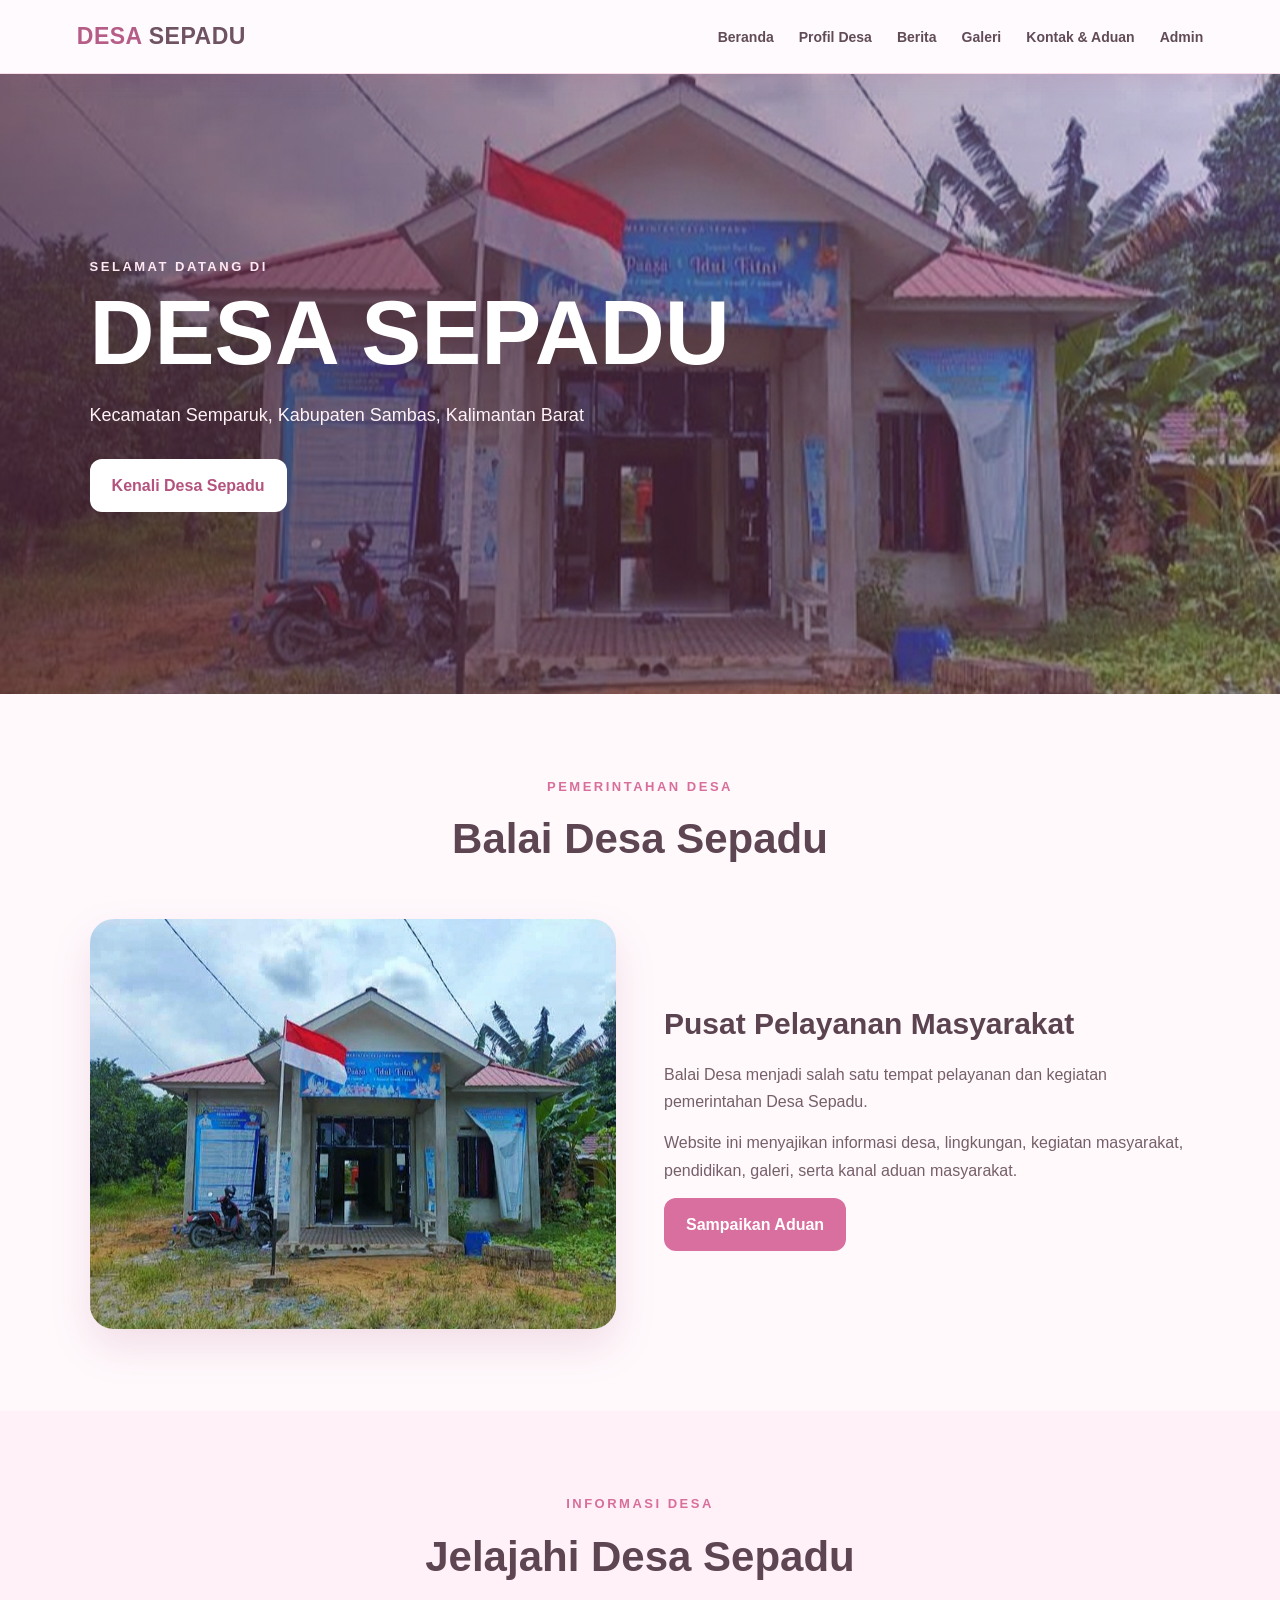
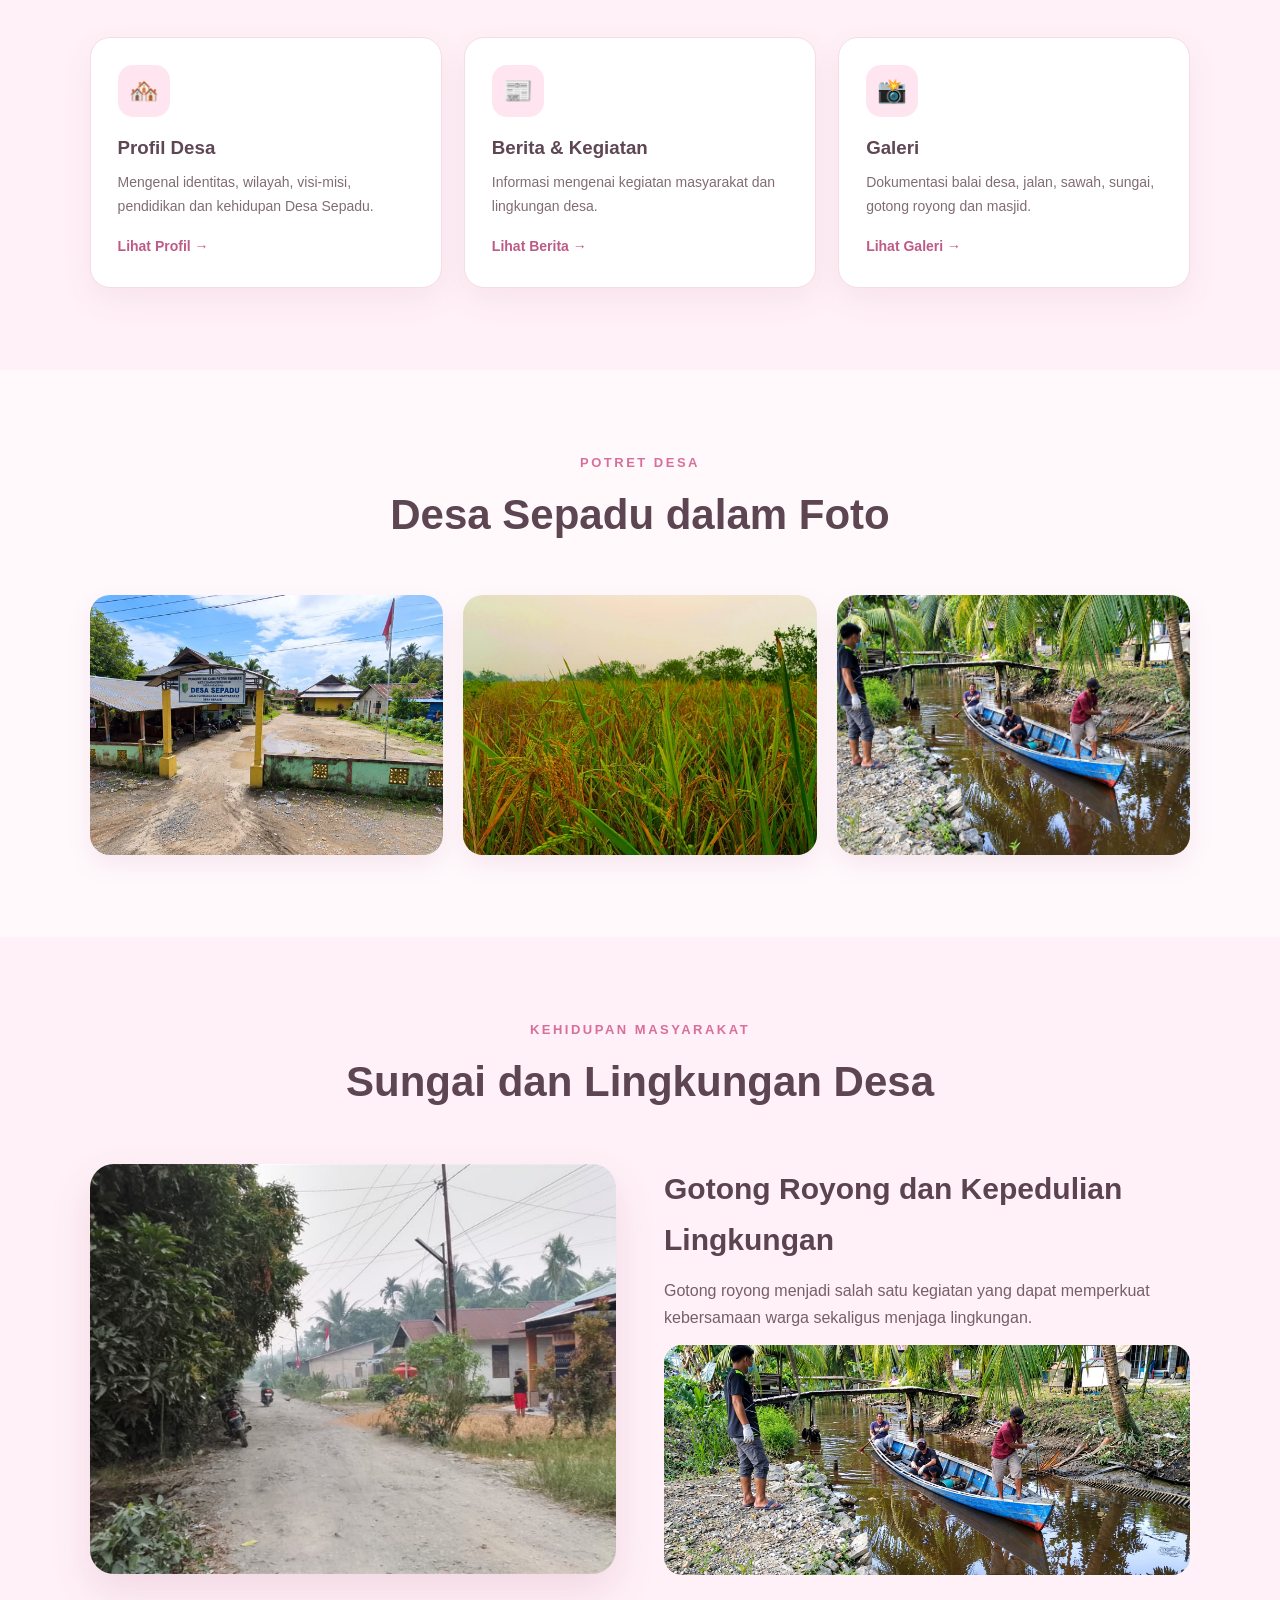
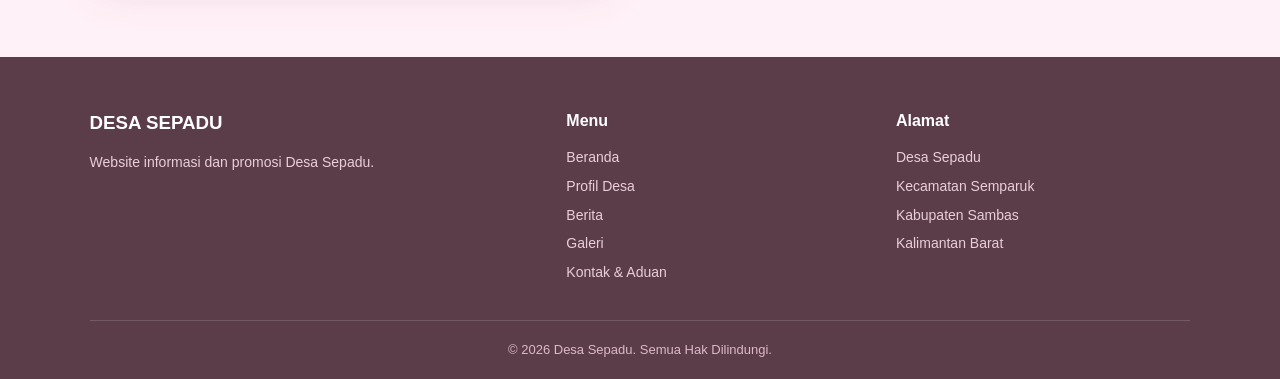
==== commit a7da6caf: "Add files via upload" ====
--- a/index.html
+++ b/index.html
@@ -1,256 +1 @@
-<!DOCTYPE html>
-<html lang="id">
-
-<head>
-    <meta charset="UTF-8">
-    <meta name="viewport" content="width=device-width, initial-scale=1.0">
-    <title>Desa Sepadu | Beranda</title>
-    <link rel="stylesheet" href="style.css">
-    <style>
-        /* CSS tambahan untuk menyembunyikan/menampilkan area admin */
-        #admin-section {
-            display: none; /* Tersembunyi secara bawaan */
-        }
-    </style>
-</head>
-
-<body>
-
-<!-- ================= NAVBAR ================= -->
-<header>
-    <nav class="navbar">
-        <a href="index.html" class="logo">
-            DESA <span>SEPADU</span>
-        </a>
-
-        <ul class="nav-menu">
-            <li><a href="index.html" class="active">Beranda</a></li>
-            <li><a href="profil.html">Profil Desa</a></li>
-            <li><a href="berita.html">Berita</a></li>
-            <li><a href="galeri.html">Galeri</a></li>
-            <li><a href="kontak.html">Kontak</a></li>
-            <!-- Panggilan fungsi JavaScript saat menu Admin diklik -->
-            <li><a href="javascript:void(0)" onclick="aksesAdmin()">Admin</a></li>
-        </ul>
-
-        <button class="menu-toggle" onclick="toggleMenu()" type="button">
-            ☰
-        </button>
-    </nav>
-</header>
-
-<!-- ================= ISI WEBSITE ================= -->
-<main>
-
-    <!-- HERO -->
-    <section class="hero">
-        <div class="hero-content">
-            <p class="subtitle">SELAMAT DATANG DI</p>
-            <h1>DESA SEPADU</h1>
-            <p>Kecamatan Semparuk, Kabupaten Sambas, Kalimantan Barat</p>
-            <a href="profil.html" class="btn">Kenali Desa Sepadu</a>
-        </div>
-    </section>
-
-    <!-- TENTANG DESA -->
-    <section class="section">
-        <div class="section-title">
-            <p>TENTANG DESA</p>
-            <h2>Selamat Datang di Desa Sepadu</h2>
-        </div>
-
-        <div class="welcome">
-            <div class="welcome-image">
-                <img src="sungai.jpeg" alt="Sungai Desa Sepadu">
-            </div>
-
-            <div class="welcome-text">
-                <h3>Mengenal Desa Sepadu</h3>
-                <p>Desa Sepadu merupakan salah satu desa yang berada di Kecamatan Semparuk, Kabupaten Sambas, Kalimantan Barat.</p>
-                <p>Website ini dibuat sebagai media informasi untuk memperkenalkan Desa Sepadu kepada masyarakat.</p>
-                <p>Melalui website ini, masyarakat dapat mengenal lebih dekat mengenai profil, berita, galeri serta informasi kontak Desa Sepadu.</p>
-                <a href="profil.html" class="btn blue">Selengkapnya</a>
-            </div>
-        </div>
-    </section>
-
-    <!-- INFORMASI -->
-    <section class="section section-blue">
-        <div class="section-title">
-            <p>INFORMASI DESA</p>
-            <h2>Jelajahi Desa Sepadu</h2>
-        </div>
-
-        <div class="info-cards">
-            <!-- PROFIL -->
-            <div class="info-card">
-                <div class="icon">🏘️</div>
-                <h3>Profil Desa</h3>
-                <p>Mengenal sejarah, asal-usul, visi, misi dan informasi Desa Sepadu.</p>
-                <a href="profil.html">Lihat Profil →</a>
-            </div>
-
-            <!-- BERITA -->
-            <div class="info-card">
-                <div class="icon">📰</div>
-                <h3>Berita</h3>
-                <p>Informasi dan kabar terbaru mengenai Desa Sepadu.</p>
-                <a href="berita.html">Lihat Berita →</a>
-            </div>
-
-            <!-- GALERI -->
-            <div class="info-card">
-                <div class="icon">📸</div>
-                <h3>Galeri</h3>
-                <p>Melihat dokumentasi lingkungan dan masyarakat Desa Sepadu.</p>
-                <a href="galeri.html">Lihat Galeri →</a>
-            </div>
-        </div>
-    </section>
-
-    <!-- GAMBAR DESA -->
-    <section class="section">
-        <div class="section-title">
-            <p>DESA SEPADU</p>
-            <h2>Gambaran Desa</h2>
-        </div>
-
-        <div class="home-gallery">
-            <img src="jalan-desa.jpeg" alt="Jalan Desa Sepadu">
-            <img src="masyarakat.jpeg" alt="Masyarakat Desa Sepadu">
-            <img src="sawah.jpeg" alt="Sawah Desa Sepadu">
-        </div>
-    </section>
-
-    <!-- SUNGAI -->
-    <section class="section section-blue">
-        <div class="section-title">
-            <p>LINGKUNGAN DESA</p>
-            <h2>Sungai Desa Sepadu</h2>
-        </div>
-
-        <div class="welcome">
-            <div class="welcome-image">
-                <img src="sungai.jpeg" alt="Sungai Desa Sepadu">
-            </div>
-
-            <div class="welcome-text">
-                <h3>Lingkungan Desa</h3>
-                <p>Lingkungan alam merupakan bagian penting dari kehidupan masyarakat Desa Sepadu.</p>
-                <p>Sungai, persawahan, jalan desa dan kehidupan masyarakat menjadi bagian dari gambaran Desa Sepadu.</p>
-                <a href="galeri.html" class="btn blue">Lihat Galeri</a>
-            </div>
-        </div>
-    </section>
-
-    <!-- LOKASI -->
-    <section class="section">
-        <div class="section-title">
-            <p>LOKASI</p>
-            <h2>Desa Sepadu</h2>
-        </div>
-
-        <div class="location-box">
-            <div>
-                <div class="location-icon">📍</div>
-                <h3>Desa Sepadu</h3>
-                <p>Kecamatan Semparuk, Kabupaten Sambas, Kalimantan Barat</p>
-            </div>
-        </div>
-    </section>
-
-    <!-- ================= PANEL ADMIN (TERPROTEKSI PASSWORD) ================= -->
-    <section id="admin-section" class="section section-blue">
-        <div class="section-title">
-            <p>PANEL KONTROL</p>
-            <h2>Pesan Masuk (Admin)</h2>
-        </div>
-
-        <div class="admin-container" style="overflow-x: auto; max-width: 1000px; margin: 0 auto; padding: 20px; background: #ffffff; border-radius: 8px; box-shadow: 0 4px 6px rgba(0,0,0,0.1);">
-            <table style="width: 100%; border-collapse: collapse; text-align: left; color: #333;">
-                <thead>
-                    <tr style="background-color: #0056b3; color: white;">
-                        <th style="padding: 12px; border: 1px solid #ddd;">Timestamp</th>
-                        <th style="padding: 12px; border: 1px solid #ddd;">Nama</th>
-                        <th style="padding: 12px; border: 1px solid #ddd;">Pesan</th>
-                    </tr>
-                </thead>
-                <tbody id="admin-table-body">
-                    <tr>
-                        <td style="padding: 10px; border: 1px solid #ddd;">2026-09-17 10:30</td>
-                        <td style="padding: 10px; border: 1px solid #ddd;">Budi Santoso</td>
-                        <td style="padding: 10px; border: 1px solid #ddd;">Mohon informasi terkait jam pelayanan kantor desa.</td>
-                    </tr>
-                    <tr>
-                        <td style="padding: 10px; border: 1px solid #ddd;">2026-09-17 14:15</td>
-                        <td style="padding: 10px; border: 1px solid #ddd;">Siti Rahma</td>
-                        <td style="padding: 10px; border: 1px solid #ddd;">Bagaimana cara mengajukan surat pengantar domisili?</td>
-                    </tr>
-                </tbody>
-            </table>
-            
-            <button onclick="keluarAdmin()" style="margin-top: 15px; padding: 8px 16px; background-color: #dc3545; color: white; border: none; border-radius: 4px; cursor: pointer;">
-                Tutup Panel Admin
-            </button>
-        </div>
-    </section>
-
-</main>
-
-<!-- ================= FOOTER ================= -->
-<footer>
-    <div class="footer-container">
-        <div>
-            <h3>DESA SEPADU</h3>
-            <p>Website informasi dan promosi Desa Sepadu.</p>
-        </div>
-
-        <div>
-            <h4>Menu</h4>
-            <a href="index.html">Beranda</a>
-            <a href="profil.html">Profil Desa</a>
-            <a href="berita.html">Berita</a>
-            <a href="galeri.html">Galeri</a>
-            <a href="kontak.html">Kontak</a>
-            <a href="javascript:void(0)" onclick="aksesAdmin()">Admin</a>
-        </div>
-
-        <div>
-            <h4>Alamat</h4>
-            <p>Desa Sepadu</p>
-            <p>Kecamatan Semparuk</p>
-            <p>Kabupaten Sambas</p>
-            <p>Kalimantan Barat</p>
-        </div>
-    </div>
-
-    <div class="copyright">
-        © 2026 Desa Sepadu. Semua Hak Dilindungi.
-    </div>
-</footer>
-
-<!-- ================= JAVASCRIPT ================= -->
-<script src="script.js"></script>
-<script>
-    function aksesAdmin() {
-        // Ganti 'admin123' dengan password yang Anda inginkan
-        const passwordBenar = "admin123"; 
-        
-        const inputPassword = prompt("Masukkan Kata Sandi Admin:");
-
-        if (inputPassword === passwordBenar) {
-            const adminSection = document.getElementById("admin-section");
-            adminSection.style.display = "block"; // Tampilkan panel
-            adminSection.scrollIntoView({ behavior: 'smooth' }); // Gulir otomatis
-        } else if (inputPassword !== null) {
-            alert("Kata sandi salah! Akses ditolak.");
-        }
-    }
-
-    function keluarAdmin() {
-        document.getElementById("admin-section").style.display = "none";
-    }
-</script>
-
-</body>
-</html>
+<!DOCTYPE html><html lang="id"><head><meta charset="UTF-8"><meta name="viewport" content="width=device-width, initial-scale=1.0"><link rel="icon" type="image/svg+xml" href="favicon.svg"><link rel="stylesheet" href="style.css"><title>Desa Sepadu | Beranda</title></head><body><header><nav class="navbar"><a href="index.html" class="logo">DESA <span>SEPADU</span></a><ul class="nav-menu"><li><a href="index.html">Beranda</a></li><li><a href="profil.html">Profil Desa</a></li><li><a href="berita.html">Berita</a></li><li><a href="galeri.html">Galeri</a></li><li><a href="kontak.html">Kontak & Aduan</a></li><li><a href="admin.html">Admin</a></li></ul><button class="menu-toggle" onclick="toggleMenu()" type="button">☰</button></nav></header><main><section class="hero"><div class="hero-content"><p class="subtitle">SELAMAT DATANG DI</p><h1>DESA SEPADU</h1><p>Kecamatan Semparuk, Kabupaten Sambas, Kalimantan Barat</p><a class="btn" href="profil.html">Kenali Desa Sepadu</a></div></section><section class="section"><div class="section-title"><p>PEMERINTAHAN DESA</p><h2>Balai Desa Sepadu</h2></div><div class="welcome"><div class="welcome-image"><img src="balai-desa-baru.jpg" alt="Balai Desa Sepadu dengan bendera Merah Putih"></div><div class="welcome-text"><h3>Pusat Pelayanan Masyarakat</h3><p>Balai Desa menjadi salah satu tempat pelayanan dan kegiatan pemerintahan Desa Sepadu.</p><p>Website ini menyajikan informasi desa, lingkungan, kegiatan masyarakat, pendidikan, galeri, serta kanal aduan masyarakat.</p><a class="btn pink" href="kontak.html#aduan">Sampaikan Aduan</a></div></div></section><section class="section section-soft"><div class="section-title"><p>INFORMASI DESA</p><h2>Jelajahi Desa Sepadu</h2></div><div class="cards"><div class="card"><div class="icon">🏘️</div><h3>Profil Desa</h3><p>Mengenal identitas, wilayah, visi-misi, pendidikan dan kehidupan Desa Sepadu.</p><a href="profil.html">Lihat Profil →</a></div><div class="card"><div class="icon">📰</div><h3>Berita & Kegiatan</h3><p>Informasi mengenai kegiatan masyarakat dan lingkungan desa.</p><a href="berita.html">Lihat Berita →</a></div><div class="card"><div class="icon">📸</div><h3>Galeri</h3><p>Dokumentasi balai desa, jalan, sawah, sungai, gotong royong dan masjid.</p><a href="galeri.html">Lihat Galeri →</a></div></div></section><section class="section"><div class="section-title"><p>POTRET DESA</p><h2>Desa Sepadu dalam Foto</h2></div><div class="home-gallery"><img src="gerbang-desa-sepadu.jpg" alt="Gerbang Desa Sepadu"><img src="sawah-baru.jpg" alt="Persawahan Desa Sepadu"><img src="gotong-royong-sungai.jpg" alt="Gotong royong membersihkan sungai"></div></section><section class="section section-soft"><div class="section-title"><p>KEHIDUPAN MASYARAKAT</p><h2>Sungai dan Lingkungan Desa</h2></div><div class="welcome"><div class="welcome-image"><img src="masyarakat.jpeg" alt="Masyarakat Desa Sepadu"></div><div class="welcome-text"><h3>Gotong Royong dan Kepedulian Lingkungan</h3><p>Gotong royong menjadi salah satu kegiatan yang dapat memperkuat kebersamaan warga sekaligus menjaga lingkungan.</p><img src="gotong-royong-sungai.jpg" alt="Warga membersihkan sungai" style="width:100%;height:230px;object-fit:cover;border-radius:18px;margin-top:10px"></div></div></section></main><footer><div class="footer-container"><div><h3>DESA SEPADU</h3><p>Website informasi dan promosi Desa Sepadu.</p></div><div><h4>Menu</h4><a href="index.html">Beranda</a><a href="profil.html">Profil Desa</a><a href="berita.html">Berita</a><a href="galeri.html">Galeri</a><a href="kontak.html">Kontak & Aduan</a></div><div><h4>Alamat</h4><p>Desa Sepadu</p><p>Kecamatan Semparuk</p><p>Kabupaten Sambas</p><p>Kalimantan Barat</p></div></div><div class="copyright">© 2026 Desa Sepadu. Semua Hak Dilindungi.</div></footer><script src="config.js"></script><script src="script.js"></script></body></html>
--- a/style.css
+++ b/style.css
@@ -1,1061 +1 @@
-* {
-    margin: 0;
-    padding: 0;
-    box-sizing: border-box;
-}
-
-html {
-    scroll-behavior: smooth;
-}
-
-body {
-    font-family: Arial, Helvetica, sans-serif;
-    color: #17324d;
-    background: #ffffff;
-    line-height: 1.6;
-}
-
-
-/* ================= NAVBAR ================= */
-
-header {
-    position: sticky;
-    top: 0;
-    z-index: 1000;
-}
-
-.navbar {
-    min-height: 72px;
-    padding: 0 7%;
-
-    display: flex;
-    align-items: center;
-    justify-content: space-between;
-
-    background: #ffffff;
-
-    box-shadow:
-        0 3px 18px rgba(0, 70, 150, 0.12);
-}
-
-.logo {
-    text-decoration: none;
-    font-size: 23px;
-    font-weight: bold;
-    color: #0757b5;
-}
-
-.logo span {
-    color: #123d6b;
-}
-
-.nav-menu {
-    display: flex;
-    align-items: center;
-    gap: 28px;
-
-    list-style: none;
-}
-
-.nav-menu a {
-    color: #17324d;
-    text-decoration: none;
-
-    font-size: 14px;
-    font-weight: 600;
-
-    padding: 25px 0;
-
-    transition: 0.3s;
-}
-
-.nav-menu a:hover,
-.nav-menu a.active {
-    color: #0875e1;
-}
-
-.menu-toggle {
-    display: none;
-
-    border: none;
-    background: #e8f3ff;
-
-    color: #0757b5;
-
-    padding: 8px 12px;
-
-    border-radius: 8px;
-
-    font-size: 22px;
-
-    cursor: pointer;
-}
-
-
-/* ================= HERO ================= */
-
-.hero {
-    min-height: 650px;
-
-    display: flex;
-    align-items: center;
-
-    background:
-        linear-gradient(
-            90deg,
-            rgba(3, 43, 91, 0.85),
-            rgba(7, 91, 178, 0.45)
-        ),
-        url("images/sawah.jpg");
-
-    background-size: cover;
-    background-position: center;
-}
-
-.hero-content {
-    width: 86%;
-    max-width: 1100px;
-
-    margin: auto;
-
-    color: #ffffff;
-}
-
-.subtitle {
-    color: #dceeff;
-
-    font-size: 14px;
-    font-weight: bold;
-
-    letter-spacing: 3px;
-
-    margin-bottom: 12px;
-}
-
-.hero h1 {
-    font-size: clamp(50px, 8vw, 85px);
-
-    line-height: 1;
-
-    margin-bottom: 25px;
-}
-
-.hero-content > p:not(.subtitle) {
-    max-width: 620px;
-
-    font-size: 18px;
-
-    color: #edf7ff;
-
-    margin-bottom: 30px;
-}
-
-
-/* ================= BUTTON ================= */
-
-.btn {
-    display: inline-block;
-
-    padding: 13px 24px;
-
-    border-radius: 10px;
-
-    background: #ffffff;
-
-    color: #0757b5;
-
-    text-decoration: none;
-
-    font-weight: bold;
-
-    transition: 0.3s;
-}
-
-.btn:hover {
-    transform: translateY(-3px);
-
-    box-shadow:
-        0 8px 20px rgba(0, 0, 0, 0.15);
-}
-
-.btn.blue {
-    background: #0875e1;
-    color: #ffffff;
-}
-
-
-/* ================= SECTION ================= */
-
-.section {
-    padding: 90px 7%;
-}
-
-.section-blue {
-    background: #edf6ff;
-}
-
-.section-title {
-    max-width: 700px;
-
-    text-align: center;
-
-    margin: 0 auto 50px;
-}
-
-.section-title p,
-.small-title {
-    color: #0875e1;
-
-    font-size: 13px;
-
-    font-weight: bold;
-
-    letter-spacing: 2px;
-}
-
-.section-title h2 {
-    color: #123d6b;
-
-    font-size: 40px;
-
-    margin-top: 8px;
-}
-
-
-/* ================= WELCOME ================= */
-
-.welcome {
-    max-width: 1100px;
-
-    margin: auto;
-
-    display: grid;
-
-    grid-template-columns: 1fr 1fr;
-
-    gap: 50px;
-
-    align-items: center;
-}
-
-.welcome-image img {
-    width: 100%;
-    height: 400px;
-
-    object-fit: cover;
-
-    border-radius: 20px;
-}
-
-.welcome-text h3 {
-    color: #123d6b;
-
-    font-size: 30px;
-
-    margin: 10px 0 15px;
-}
-
-.welcome-text p {
-    color: #65788c;
-
-    margin-bottom: 15px;
-}
-
-
-/* ================= INFO CARDS ================= */
-
-.info-cards {
-    max-width: 1100px;
-
-    margin: auto;
-
-    display: grid;
-
-    grid-template-columns:
-        repeat(3, 1fr);
-
-    gap: 25px;
-}
-
-.info-card {
-    background: #ffffff;
-
-    padding: 30px;
-
-    border-radius: 18px;
-
-    box-shadow:
-        0 10px 30px rgba(0, 70, 150, 0.10);
-
-    transition: 0.3s;
-}
-
-.info-card:hover {
-    transform: translateY(-6px);
-}
-
-.icon {
-    width: 50px;
-    height: 50px;
-
-    display: grid;
-    place-items: center;
-
-    background: #e8f3ff;
-
-    border-radius: 12px;
-
-    font-size: 23px;
-
-    margin-bottom: 15px;
-}
-
-.info-card h3 {
-    color: #123d6b;
-
-    margin-bottom: 8px;
-}
-
-.info-card p {
-    color: #65788c;
-
-    font-size: 14px;
-
-    margin-bottom: 15px;
-}
-
-.info-card a {
-    color: #0875e1;
-
-    font-size: 14px;
-
-    font-weight: bold;
-
-    text-decoration: none;
-}
-
-
-/* ================= PAGE HEADER ================= */
-
-.page-header {
-    min-height: 330px;
-
-    display: flex;
-
-    align-items: center;
-
-    justify-content: center;
-
-    text-align: center;
-
-    color: #ffffff;
-
-    background:
-        linear-gradient(
-            rgba(3, 55, 110, 0.85),
-            rgba(7, 105, 195, 0.75)
-        ),
-        url("images/jalan-desa-1.jpg");
-
-    background-size: cover;
-    background-position: center;
-}
-
-.page-header p {
-    color: #dceeff;
-
-    font-size: 13px;
-
-    font-weight: bold;
-
-    letter-spacing: 2px;
-}
-
-.page-header h1 {
-    font-size: 50px;
-
-    margin: 8px 0;
-}
-
-.page-header span {
-    color: #e8f3ff;
-}
-
-
-/* ================= PROFIL ================= */
-
-.profil-container {
-    max-width: 1100px;
-
-    margin: auto;
-
-    display: grid;
-
-    grid-template-columns:
-        1fr 1fr;
-
-    gap: 50px;
-
-    align-items: center;
-}
-
-.profil-image img {
-    width: 100%;
-    height: 420px;
-
-    object-fit: cover;
-
-    border-radius: 20px;
-
-    box-shadow:
-        0 15px 35px rgba(0, 70, 150, 0.15);
-}
-
-.profil-text h2 {
-    color: #123d6b;
-
-    font-size: 40px;
-
-    margin: 5px 0 15px;
-}
-
-.profil-text p {
-    color: #65788c;
-
-    margin-bottom: 15px;
-}
-
-
-/* ================= PROFIL BOX ================= */
-
-.profil-box {
-    max-width: 1000px;
-
-    margin: auto;
-
-    display: grid;
-
-    grid-template-columns:
-        repeat(4, 1fr);
-
-    gap: 18px;
-}
-
-.profil-box div {
-    padding: 25px;
-
-    background: #ffffff;
-
-    border-radius: 15px;
-
-    text-align: center;
-
-    box-shadow:
-        0 8px 25px rgba(0, 70, 150, 0.08);
-}
-
-.profil-box strong {
-    color: #0875e1;
-
-    display: block;
-
-    margin-bottom: 5px;
-}
-
-.profil-box p {
-    color: #65788c;
-}
-
-
-/* ================= VISI MISI ================= */
-
-.visi-misi {
-    max-width: 1000px;
-
-    margin: auto;
-
-    display: grid;
-
-    grid-template-columns:
-        1fr 1fr;
-
-    gap: 25px;
-}
-
-.visi,
-.misi {
-    padding: 30px;
-
-    border-radius: 18px;
-
-    background: #edf6ff;
-}
-
-.visi h3,
-.misi h3 {
-    color: #0757b5;
-
-    font-size: 25px;
-
-    margin-bottom: 12px;
-}
-
-.visi p,
-.misi li {
-    color: #65788c;
-}
-
-.misi ul {
-    padding-left: 20px;
-}
-
-.misi li {
-    margin-bottom: 8px;
-}
-
-
-/* ================= BERITA ================= */
-
-.berita-container {
-    max-width: 1100px;
-
-    margin: auto;
-
-    display: grid;
-
-    grid-template-columns:
-        repeat(3, 1fr);
-
-    gap: 25px;
-}
-
-.berita-card {
-    overflow: hidden;
-
-    background: #ffffff;
-
-    border-radius: 18px;
-
-    box-shadow:
-        0 10px 30px rgba(0, 70, 150, 0.10);
-
-    transition: 0.3s;
-}
-
-.berita-card:hover {
-    transform: translateY(-7px);
-}
-
-.berita-card img {
-    width: 100%;
-    height: 220px;
-
-    object-fit: cover;
-}
-
-.berita-content {
-    padding: 23px;
-}
-
-.tanggal {
-    color: #0875e1;
-
-    font-size: 12px;
-
-    font-weight: bold;
-}
-
-.berita-content h3 {
-    color: #123d6b;
-
-    margin: 8px 0;
-}
-
-.berita-content p {
-    color: #65788c;
-
-    font-size: 14px;
-
-    margin-bottom: 15px;
-}
-
-.berita-content a {
-    color: #0875e1;
-
-    font-size: 14px;
-
-    font-weight: bold;
-
-    text-decoration: none;
-}
-
-
-/* ================= GALERI ================= */
-
-.galeri-container {
-    max-width: 1100px;
-
-    margin: auto;
-
-    display: grid;
-
-    grid-template-columns:
-        repeat(2, 1fr);
-
-    gap: 25px;
-}
-
-.galeri-item {
-    overflow: hidden;
-
-    background: #ffffff;
-
-    border-radius: 18px;
-
-    box-shadow:
-        0 10px 30px rgba(0, 70, 150, 0.10);
-}
-
-.galeri-item img {
-    width: 100%;
-    height: 330px;
-
-    object-fit: cover;
-
-    cursor: pointer;
-
-    transition: 0.4s;
-}
-
-.galeri-item img:hover {
-    transform: scale(1.04);
-}
-
-.galeri-caption {
-    padding: 18px;
-}
-
-.galeri-caption h3 {
-    color: #123d6b;
-}
-
-.galeri-caption p {
-    color: #65788c;
-
-    font-size: 14px;
-}
-
-
-/* ================= MODAL ================= */
-
-.image-modal {
-    position: fixed;
-
-    inset: 0;
-
-    display: none;
-
-    align-items: center;
-
-    justify-content: center;
-
-    padding: 30px;
-
-    background:
-        rgba(0, 20, 50, 0.9);
-
-    z-index: 2000;
-}
-
-.image-modal img {
-    max-width: 90%;
-    max-height: 85vh;
-
-    object-fit: contain;
-
-    border-radius: 12px;
-}
-
-.close-modal {
-    position: fixed;
-
-    top: 20px;
-    right: 30px;
-
-    color: #ffffff;
-
-    font-size: 45px;
-
-    cursor: pointer;
-}
-
-
-/* ================= KONTAK ================= */
-
-.kontak-container {
-    max-width: 1100px;
-
-    margin: auto;
-
-    display: grid;
-
-    grid-template-columns:
-        1fr 1fr;
-
-    gap: 30px;
-}
-
-.kontak-info,
-.contact-form {
-    background: #ffffff;
-
-    padding: 30px;
-
-    border-radius: 18px;
-
-    box-shadow:
-        0 10px 30px rgba(0, 70, 150, 0.10);
-}
-
-.kontak-info h3,
-.contact-form h3 {
-    color: #123d6b;
-
-    font-size: 25px;
-
-    margin-bottom: 10px;
-}
-
-.kontak-info > p,
-.form-description {
-    color: #65788c;
-
-    margin-bottom: 25px;
-}
-
-.contact-item {
-    display: flex;
-
-    gap: 15px;
-
-    margin-bottom: 20px;
-}
-
-.contact-item > span {
-    width: 45px;
-    height: 45px;
-
-    flex-shrink: 0;
-
-    display: grid;
-    place-items: center;
-
-    background: #e8f3ff;
-
-    border-radius: 10px;
-}
-
-.contact-item strong {
-    color: #17324d;
-}
-
-.contact-item p {
-    color: #65788c;
-
-    font-size: 14px;
-}
-
-
-/* ================= FORM ================= */
-
-.contact-form form {
-    display: flex;
-
-    flex-direction: column;
-
-    gap: 8px;
-}
-
-.contact-form label {
-    color: #17324d;
-
-    font-size: 14px;
-
-    font-weight: bold;
-
-    margin-top: 7px;
-}
-
-.contact-form input,
-.contact-form textarea {
-    width: 100%;
-
-    padding: 13px 15px;
-
-    border: 1px solid #d7e5f2;
-
-    border-radius: 10px;
-
-    outline: none;
-
-    font-family: inherit;
-
-    font-size: 14px;
-}
-
-.contact-form input:focus,
-.contact-form textarea:focus {
-    border-color: #0875e1;
-}
-
-.contact-form textarea {
-    resize: vertical;
-}
-
-.contact-form button {
-    margin-top: 10px;
-
-    border: none;
-}
-
-
-/* ================= MAP ================= */
-
-.map-box {
-    max-width: 1000px;
-
-    min-height: 280px;
-
-    margin: auto;
-
-    display: flex;
-
-    align-items: center;
-
-    justify-content: center;
-
-    text-align: center;
-
-    background:
-        linear-gradient(
-            135deg,
-            #ffffff,
-            #dceeff
-        );
-
-    border-radius: 20px;
-}
-
-.map-box span {
-    font-size: 35px;
-}
-
-.map-box h3 {
-    color: #123d6b;
-
-    margin: 5px;
-}
-
-.map-box p {
-    color: #65788c;
-
-    margin-bottom: 18px;
-}
-
-
-/* ================= FOOTER ================= */
-
-footer {
-    background: #073d78;
-
-    color: #ffffff;
-
-    padding-top: 50px;
-}
-
-.footer-container {
-    width: 86%;
-    max-width: 1100px;
-
-    margin: auto;
-
-    display: grid;
-
-    grid-template-columns:
-        2fr 1fr 1fr;
-
-    gap: 40px;
-
-    padding-bottom: 40px;
-}
-
-.footer-container h3 {
-    margin-bottom: 10px;
-}
-
-.footer-container h4 {
-    margin-bottom: 12px;
-}
-
-.footer-container p,
-.footer-container a {
-    color: #c8dcf2;
-
-    font-size: 14px;
-}
-
-.footer-container a {
-    display: block;
-
-    text-decoration: none;
-
-    margin-bottom: 7px;
-}
-
-.footer-container a:hover {
-    color: #ffffff;
-}
-
-.copyright {
-    text-align: center;
-
-    padding: 20px;
-
-    border-top:
-        1px solid rgba(255, 255, 255, 0.15);
-
-    color: #c8dcf2;
-
-    font-size: 13px;
-}
-
-
-/* ================= TABLET ================= */
-
-@media (max-width: 900px) {
-
-    .nav-menu {
-        gap: 15px;
-    }
-
-    .profil-container,
-    .welcome {
-        grid-template-columns: 1fr;
-    }
-
-    .profil-box {
-        grid-template-columns:
-            1fr 1fr;
-    }
-
-    .berita-container {
-        grid-template-columns:
-            1fr 1fr;
-    }
-
-    .info-cards {
-        grid-template-columns:
-            1fr 1fr;
-    }
-
-    .kontak-container {
-        grid-template-columns: 1fr;
-    }
-
-}
-
-
-/* ================= MOBILE ================= */
-
-@media (max-width: 650px) {
-
-    .navbar {
-        padding: 0 5%;
-    }
-
-    .nav-menu {
-        display: none;
-
-        position: absolute;
-
-        top: 72px;
-        left: 0;
-
-        width: 100%;
-
-        padding: 20px;
-
-        background: #ffffff;
-
-        flex-direction: column;
-
-        align-items: flex-start;
-
-        box-shadow:
-            0 10px 20px rgba(0, 70, 150, 0.1);
-    }
-
-    .nav-menu.active {
-        display: flex;
-    }
-
-    .nav-menu a {
-        padding: 5px 0;
-    }
-
-    .menu-toggle {
-        display: block;
-    }
-
-    .hero {
-        min-height: 580px;
-    }
-
-    .hero h1 {
-        font-size: 52px;
-    }
-
-    .hero-content > p:not(.subtitle) {
-        font-size: 16px;
-    }
-
-    .section {
-        padding: 65px 5%;
-    }
-
-    .section-title h2 {
-        font-size: 32px;
-    }
-
-    .page-header {
-        min-height: 280px;
-    }
-
-    .page-header h1 {
-        font-size: 40px;
-    }
-
-    .profil-image img,
-    .welcome-image img {
-        height: 300px;
-    }
-
-    .profil-box,
-    .visi-misi,
-    .berita-container,
-    .info-cards,
-    .galeri-container {
-        grid-template-columns: 1fr;
-    }
-
-    .galeri-item img {
-        height: 280px;
-    }
-
-    .footer-container {
-        width: 90%;
-
-        grid-template-columns: 1fr;
-    }
-
-}+*{margin:0;padding:0;box-sizing:border-box}html{scroll-behavior:smooth}body{font-family:Inter,Segoe UI,Arial,sans-serif;color:#4c3a45;background:#fff9fc;line-height:1.7}a{text-decoration:none;color:inherit}img{max-width:100%;display:block}header{position:sticky;top:0;z-index:1000}.navbar{min-height:74px;padding:0 6%;display:flex;align-items:center;justify-content:space-between;background:rgba(255,250,253,.96);backdrop-filter:blur(10px);box-shadow:0 4px 20px rgba(190,105,142,.14);border-bottom:1px solid #f8dce8}.logo{font-size:23px;font-weight:900;color:#b65d87;letter-spacing:.5px}.logo span{color:#6f5362}.nav-menu{display:flex;align-items:center;gap:25px;list-style:none}.nav-menu a{font-size:14px;font-weight:700;color:#604b56;padding:25px 0;position:relative}.nav-menu a:after{content:"";position:absolute;left:0;right:0;bottom:17px;height:3px;border-radius:9px;background:#df83ab;transform:scaleX(0);transition:.25s}.nav-menu a:hover,.nav-menu a.active{color:#c45f8c}.nav-menu a:hover:after,.nav-menu a.active:after{transform:scaleX(1)}.menu-toggle{display:none;border:0;background:#ffe4ef;color:#b65d87;padding:8px 12px;border-radius:10px;font-size:22px;cursor:pointer}.hero{min-height:620px;display:flex;align-items:center;background:linear-gradient(90deg,rgba(83,39,57,.72),rgba(207,100,146,.25)),url("balai-desa-baru.jpg") center/cover}.hero-content{width:86%;max-width:1120px;margin:auto;color:#fff}.subtitle,.section-title p,.small-title,.page-header p{font-size:13px;font-weight:900;letter-spacing:2.5px;color:#d86f9a}.hero .subtitle{color:#ffe9f3}.hero h1{font-size:clamp(52px,8vw,90px);line-height:1;margin:10px 0 22px}.hero-content>p:not(.subtitle){max-width:680px;font-size:18px;color:#fff2f7;margin-bottom:28px}.btn{display:inline-block;padding:12px 21px;border-radius:12px;background:#fff;color:#b4537e;font-weight:800;transition:.25s;border:1px solid transparent}.btn:hover{transform:translateY(-3px);box-shadow:0 10px 24px rgba(119,54,80,.18)}.btn.pink{background:#d96f9e;color:#fff}.btn.soft{background:#ffe4ef;color:#a94d79}.section{padding:82px 7%}.section-soft{background:#fff1f7}.section-title{max-width:750px;text-align:center;margin:0 auto 45px}.section-title h2{color:#5d4552;font-size:clamp(30px,4vw,42px);margin-top:5px}.welcome{max-width:1120px;margin:auto;display:grid;grid-template-columns:1fr 1fr;gap:48px;align-items:center}.welcome-image img,.feature-image img{width:100%;height:410px;object-fit:cover;border-radius:24px;box-shadow:0 18px 40px rgba(177,88,127,.16)}.welcome-text h3{color:#5b4350;font-size:30px;margin-bottom:12px}.welcome-text p{color:#765f69;margin-bottom:14px}.cards{max-width:1120px;margin:auto;display:grid;grid-template-columns:repeat(3,1fr);gap:22px}.card{background:#fff;padding:27px;border-radius:20px;border:1px solid #f6dce7;box-shadow:0 12px 32px rgba(177,88,127,.09)}.icon{width:52px;height:52px;display:grid;place-items:center;background:#ffe5ef;border-radius:15px;font-size:24px;margin-bottom:15px}.card h3{color:#5e4653;margin-bottom:7px}.card p{color:#806c75;font-size:14px;margin-bottom:14px}.card a{color:#bd5b86;font-weight:800;font-size:14px}.page-header{min-height:300px;display:flex;align-items:center;justify-content:center;text-align:center;color:#fff;background:linear-gradient(rgba(117,49,79,.74),rgba(211,111,155,.65)),url("gerbang-desa-sepadu.jpg") center/cover}.page-header p{color:#ffe6f0}.page-header h1{font-size:52px;line-height:1.1;margin:7px 0}.page-header span{color:#fff1f7}.profil-box{max-width:1050px;margin:auto;display:grid;grid-template-columns:repeat(4,1fr);gap:18px}.profil-box>div{background:#fff;padding:24px;border-radius:17px;text-align:center;border:1px solid #f5dce7;box-shadow:0 8px 25px rgba(177,88,127,.07)}.profil-box strong{display:block;color:#c25b87;margin-bottom:4px}.profil-box p{color:#7b6670}.visi-misi{max-width:1050px;margin:auto;display:grid;grid-template-columns:1fr 1fr;gap:22px}.visi,.misi{padding:30px;border-radius:20px;background:#fff1f7;border:1px solid #f5d8e4}.visi h3,.misi h3{color:#bd5a86;font-size:25px;margin-bottom:10px}.visi p,.misi li{color:#745e68}.misi ul{padding-left:20px}.misi li{margin-bottom:7px}.home-gallery{max-width:1120px;margin:auto;display:grid;grid-template-columns:repeat(3,1fr);gap:20px}.home-gallery img{width:100%;height:260px;object-fit:cover;border-radius:20px;box-shadow:0 10px 25px rgba(177,88,127,.11)}.berita-container{max-width:1120px;margin:auto;display:grid;grid-template-columns:repeat(3,1fr);gap:22px}.berita-card{overflow:hidden;background:#fff;border-radius:20px;border:1px solid #f5dce7;box-shadow:0 10px 30px rgba(177,88,127,.08)}.berita-card img{width:100%;height:220px;object-fit:cover}.berita-content{padding:22px}.tanggal{color:#c05c88;font-size:12px;font-weight:900}.berita-content h3{color:#5c4551;margin:7px 0}.berita-content p{color:#806b74;font-size:14px;margin-bottom:14px}.berita-content a{color:#bf5a86;font-weight:800;font-size:14px}.galeri-container{max-width:1120px;margin:auto;display:grid;grid-template-columns:repeat(2,1fr);gap:24px}.galeri-item{overflow:hidden;background:#fff;border-radius:20px;border:1px solid #f5dce7;box-shadow:0 10px 30px rgba(177,88,127,.08)}.galeri-item img{width:100%;height:330px;object-fit:cover;cursor:pointer;transition:.35s}.galeri-item img:hover{transform:scale(1.03)}.galeri-caption{padding:18px}.galeri-caption h3{color:#5c4551}.galeri-caption p{color:#806b74;font-size:14px}.image-modal{position:fixed;inset:0;display:none;align-items:center;justify-content:center;padding:25px;background:rgba(50,22,35,.9);z-index:2000}.image-modal img{max-width:94%;max-height:88vh;object-fit:contain;border-radius:14px}.close-modal{position:fixed;top:15px;right:28px;color:#fff;font-size:45px;cursor:pointer}.map-wrap{max-width:1120px;margin:auto;background:#fff;border:1px solid #f5dce7;border-radius:22px;padding:14px;box-shadow:0 12px 32px rgba(177,88,127,.09)}.map-wrap iframe{width:100%;height:430px;border:0;border-radius:15px}.map-caption{padding:16px 5px 4px;text-align:center;color:#765f69}.kontak-container{max-width:1120px;margin:auto;display:grid;grid-template-columns:1fr 1fr;gap:25px}.kontak-info,.contact-form,.aduan-box,.tracking-box,.admin-box{background:#fff;padding:30px;border-radius:20px;border:1px solid #f5dce7;box-shadow:0 10px 30px rgba(177,88,127,.08)}.kontak-info h3,.contact-form h3,.aduan-box h3,.tracking-box h3,.admin-box h3{color:#5c4551;font-size:25px;margin-bottom:10px}.kontak-info>p,.form-description,.helper{color:#806b74;margin-bottom:22px}.contact-item{display:flex;gap:14px;margin-bottom:18px}.contact-item>span{width:44px;height:44px;flex-shrink:0;display:grid;place-items:center;background:#ffe5ef;border-radius:12px}.contact-item strong{color:#5c4551}.contact-item p{color:#806b74;font-size:14px}.form-grid{display:grid;grid-template-columns:1fr 1fr;gap:13px}.field{display:flex;flex-direction:column;gap:6px}.field.full{grid-column:1/-1}.field label{font-size:13px;font-weight:800;color:#614b56}.field input,.field textarea,.field select{width:100%;padding:12px 14px;border:1px solid #ebcad8;border-radius:11px;outline:none;background:#fffafd;color:#5b4650;font:inherit}.field input:focus,.field textarea:focus,.field select:focus{border-color:#d977a0;box-shadow:0 0 0 3px #ffe5ef}.aduan-box,.tracking-box{max-width:1120px;margin:0 auto 25px}.status-card{margin-top:16px;padding:16px;border-radius:14px;background:#fff1f7;border:1px dashed #e3a4bd}.status-badge{display:inline-block;padding:5px 10px;border-radius:999px;background:#ffd9e8;color:#a84e78;font-weight:800;font-size:12px}.token{font-family:ui-monospace,SFMono-Regular,Menlo,monospace;background:#fff;border:1px solid #e8bfd1;padding:7px 10px;border-radius:8px;display:inline-block;font-weight:900;letter-spacing:1px;color:#a84e78}.school-grid{max-width:1050px;margin:auto;display:grid;grid-template-columns:1fr 1fr;gap:22px}.school-card{background:#fff;padding:25px;border-radius:20px;border:1px solid #f5dce7;box-shadow:0 10px 28px rgba(177,88,127,.08)}.school-card .school-icon{font-size:34px}.school-card h3{color:#5d4552;margin:7px 0}.school-card p{color:#806b74;font-size:14px}.admin-table{width:100%;border-collapse:collapse;min-width:1050px}.admin-table th,.admin-table td{padding:10px;border:1px solid #f0d8e3;vertical-align:top;text-align:left}.admin-table th{background:#ffe4ef;color:#7f405d}.admin-table td{color:#654f59;font-size:13px}.table-wrap{overflow:auto}.admin-actions{display:flex;gap:8px;flex-wrap:wrap}.admin-actions input,.admin-actions select{padding:9px;border:1px solid #e8c9d7;border-radius:9px}.admin-actions button{padding:9px 13px;border:0;border-radius:9px;background:#d46f99;color:#fff;font-weight:800;cursor:pointer}.note{padding:13px 15px;background:#fff6fa;border-left:4px solid #d7799f;border-radius:10px;color:#765f69;font-size:13px}footer{background:#5b3d4a;color:#fceff5;padding:50px 7% 18px;margin-top:0}.footer-container{max-width:1120px;margin:auto;display:grid;grid-template-columns:1.5fr 1fr 1fr;gap:35px}.footer-container h3,.footer-container h4{color:#fff;margin-bottom:12px}.footer-container p,.footer-container a{display:block;color:#e9ceda;font-size:14px;margin-bottom:5px}.copyright{max-width:1120px;margin:30px auto 0;padding-top:18px;border-top:1px solid rgba(255,255,255,.15);text-align:center;color:#dcb9c8;font-size:13px}@media(max-width:900px){.nav-menu{position:absolute;top:74px;left:0;right:0;display:none;flex-direction:column;align-items:flex-start;padding:15px 7%;background:#fff9fc;box-shadow:0 10px 20px rgba(177,88,127,.1)}.nav-menu.active{display:flex}.nav-menu a{padding:9px 0}.nav-menu a:after{bottom:3px}.menu-toggle{display:block}.welcome,.kontak-container,.visi-misi{grid-template-columns:1fr}.cards,.berita-container,.home-gallery{grid-template-columns:1fr}.galeri-container{grid-template-columns:1fr}.profil-box{grid-template-columns:1fr 1fr}.school-grid{grid-template-columns:1fr}.footer-container{grid-template-columns:1fr}.hero{min-height:540px}.hero h1{font-size:58px}.page-header h1{font-size:42px}}@media(max-width:560px){.section{padding:60px 5%}.navbar{padding:0 5%}.profil-box{grid-template-columns:1fr}.form-grid{grid-template-columns:1fr}.field.full{grid-column:auto}.hero h1{font-size:50px}.hero-content{width:90%}.map-wrap iframe{height:340px}}
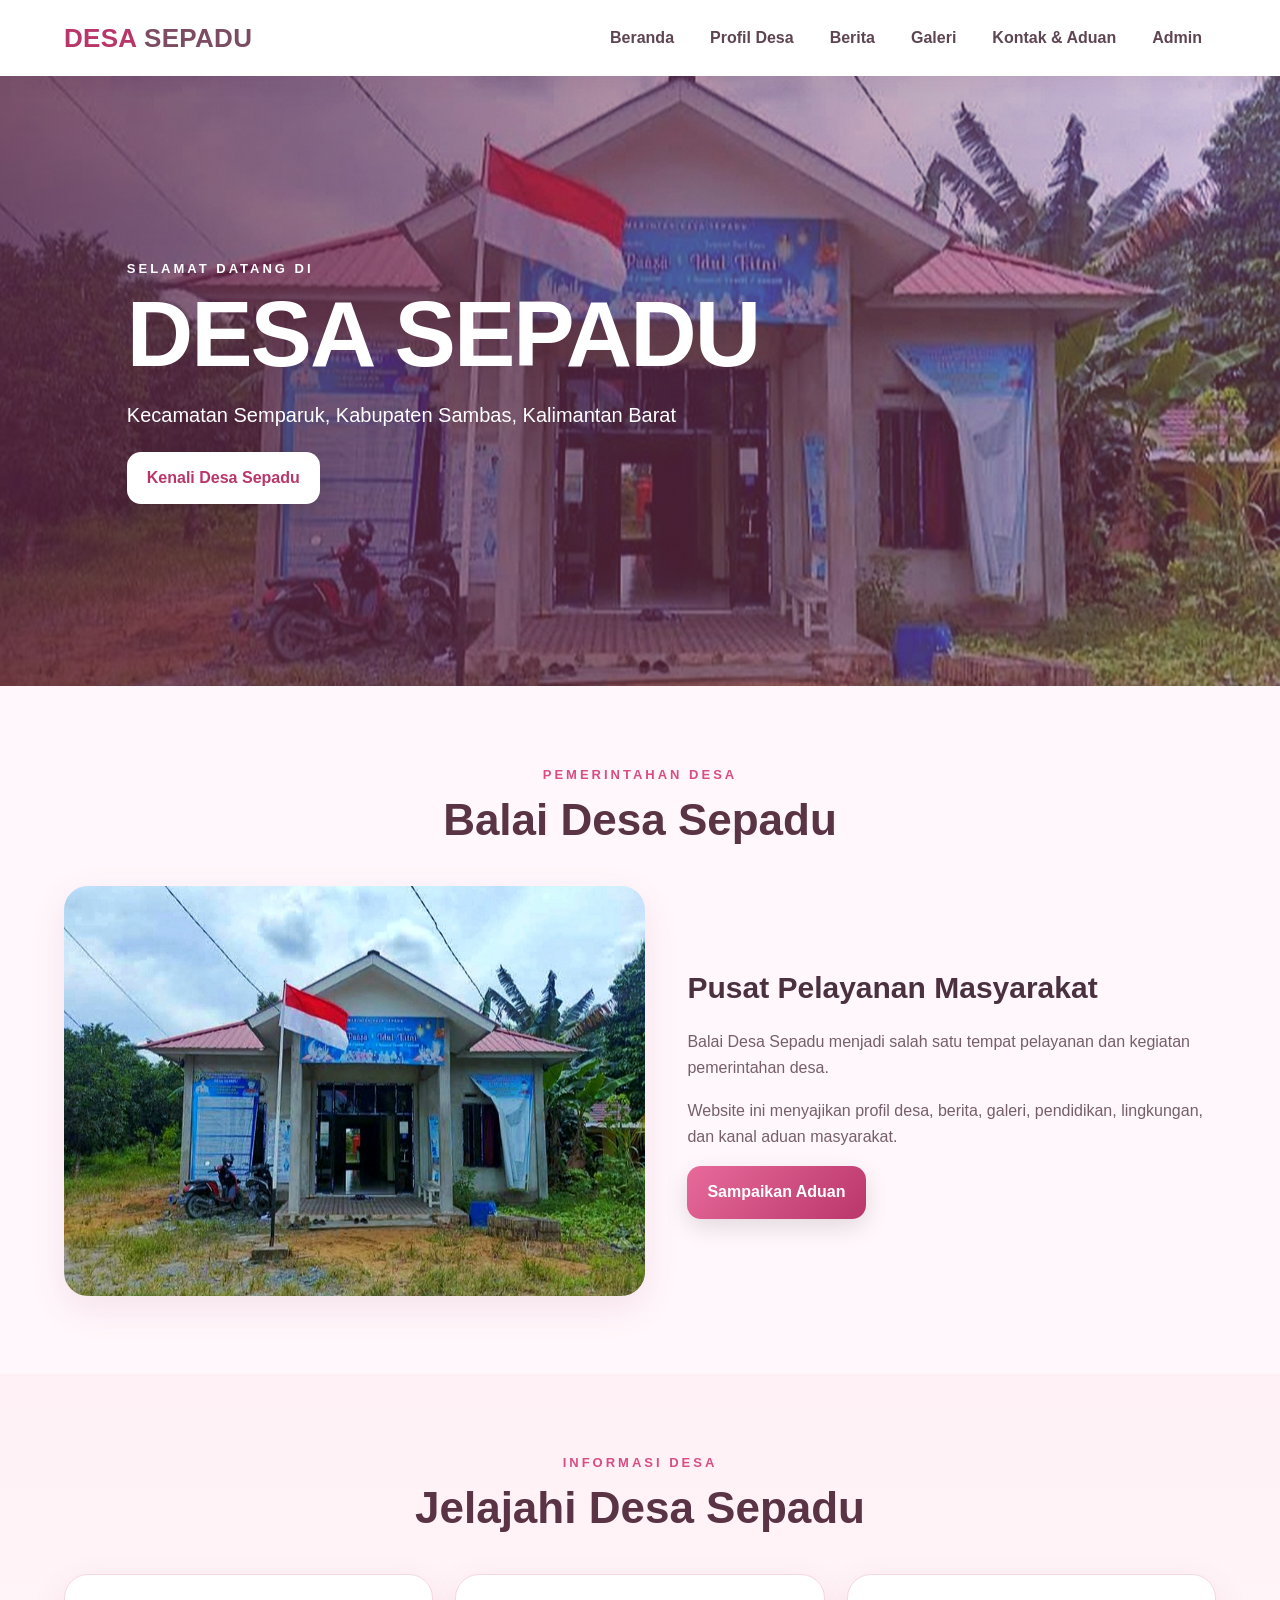
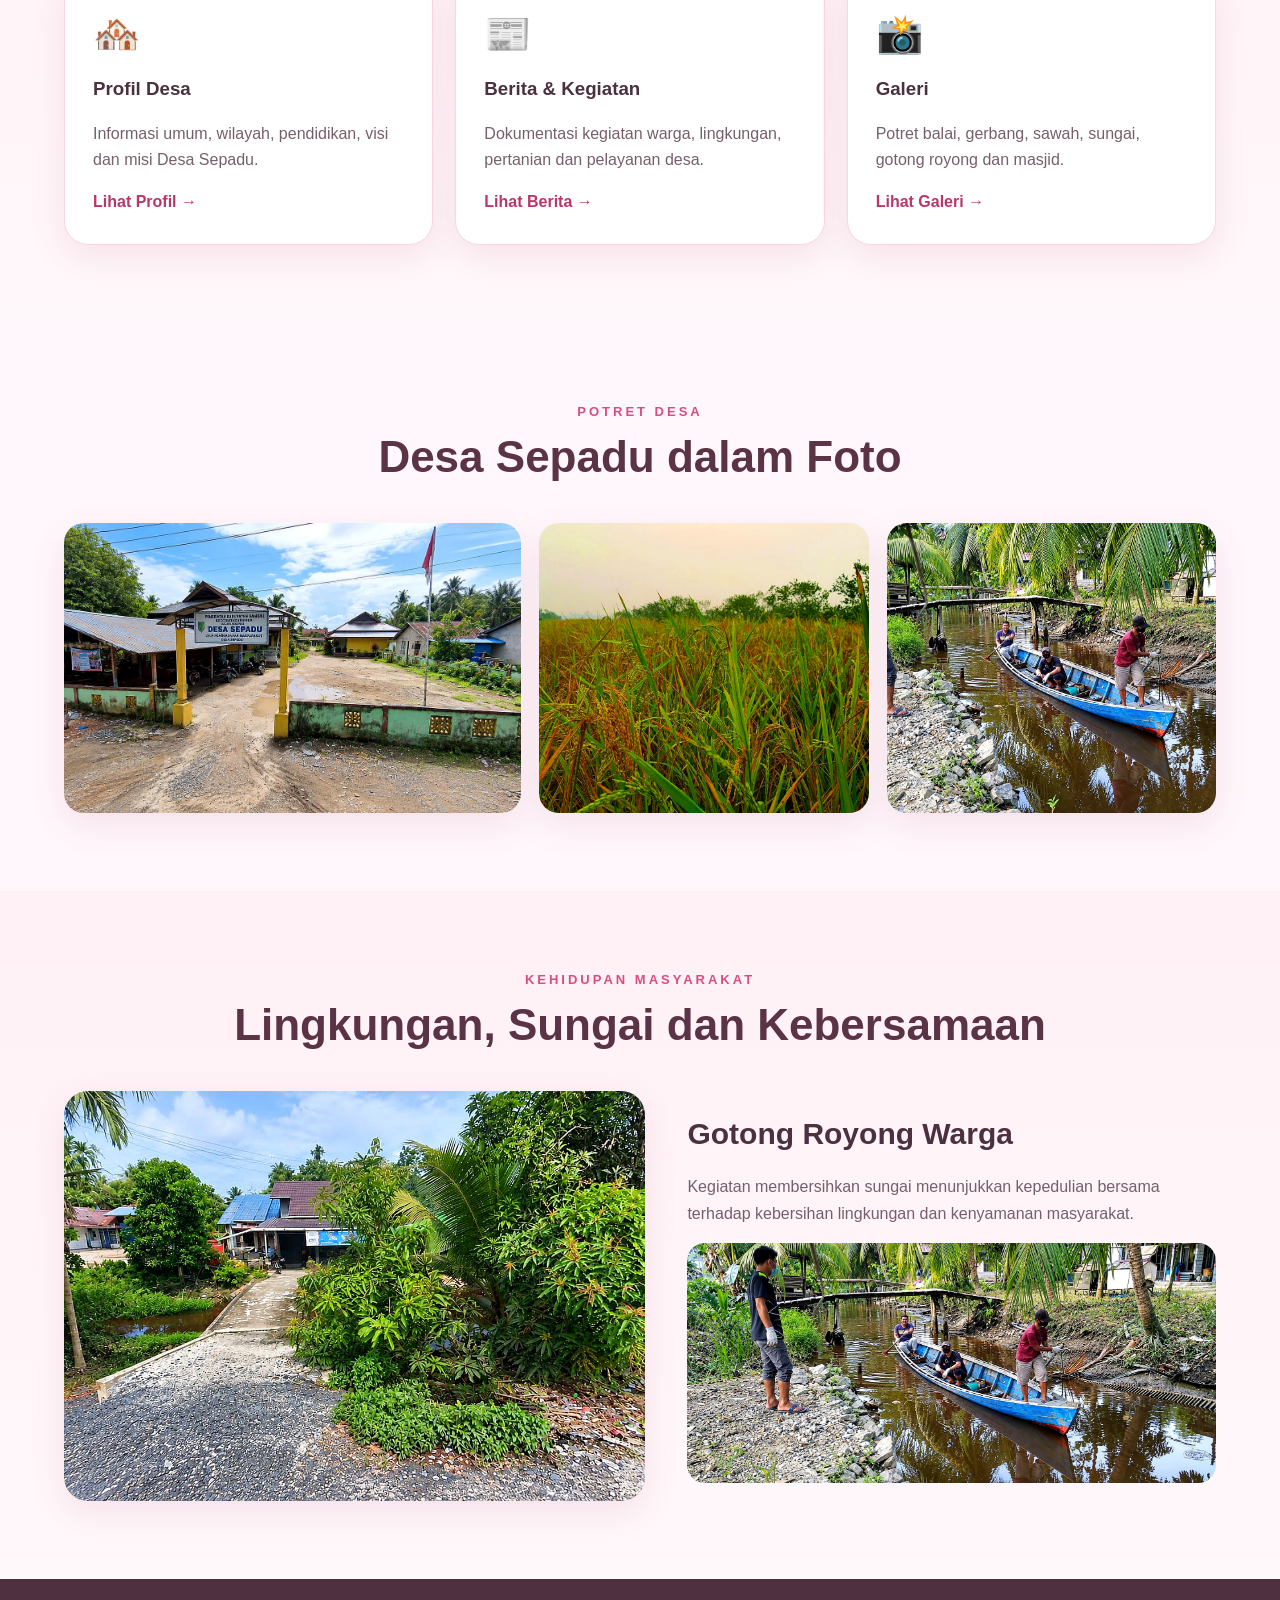
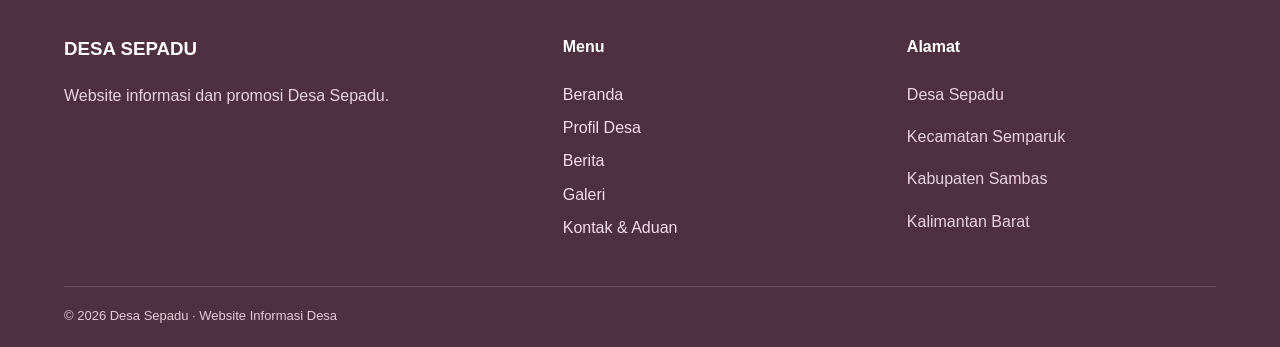
==== commit e13335f0: "Add files via upload" ====
--- a/index.html
+++ b/index.html
@@ -1 +1 @@
-<!DOCTYPE html><html lang="id"><head><meta charset="UTF-8"><meta name="viewport" content="width=device-width, initial-scale=1.0"><link rel="icon" type="image/svg+xml" href="favicon.svg"><link rel="stylesheet" href="style.css"><title>Desa Sepadu | Beranda</title></head><body><header><nav class="navbar"><a href="index.html" class="logo">DESA <span>SEPADU</span></a><ul class="nav-menu"><li><a href="index.html">Beranda</a></li><li><a href="profil.html">Profil Desa</a></li><li><a href="berita.html">Berita</a></li><li><a href="galeri.html">Galeri</a></li><li><a href="kontak.html">Kontak & Aduan</a></li><li><a href="admin.html">Admin</a></li></ul><button class="menu-toggle" onclick="toggleMenu()" type="button">☰</button></nav></header><main><section class="hero"><div class="hero-content"><p class="subtitle">SELAMAT DATANG DI</p><h1>DESA SEPADU</h1><p>Kecamatan Semparuk, Kabupaten Sambas, Kalimantan Barat</p><a class="btn" href="profil.html">Kenali Desa Sepadu</a></div></section><section class="section"><div class="section-title"><p>PEMERINTAHAN DESA</p><h2>Balai Desa Sepadu</h2></div><div class="welcome"><div class="welcome-image"><img src="balai-desa-baru.jpg" alt="Balai Desa Sepadu dengan bendera Merah Putih"></div><div class="welcome-text"><h3>Pusat Pelayanan Masyarakat</h3><p>Balai Desa menjadi salah satu tempat pelayanan dan kegiatan pemerintahan Desa Sepadu.</p><p>Website ini menyajikan informasi desa, lingkungan, kegiatan masyarakat, pendidikan, galeri, serta kanal aduan masyarakat.</p><a class="btn pink" href="kontak.html#aduan">Sampaikan Aduan</a></div></div></section><section class="section section-soft"><div class="section-title"><p>INFORMASI DESA</p><h2>Jelajahi Desa Sepadu</h2></div><div class="cards"><div class="card"><div class="icon">🏘️</div><h3>Profil Desa</h3><p>Mengenal identitas, wilayah, visi-misi, pendidikan dan kehidupan Desa Sepadu.</p><a href="profil.html">Lihat Profil →</a></div><div class="card"><div class="icon">📰</div><h3>Berita & Kegiatan</h3><p>Informasi mengenai kegiatan masyarakat dan lingkungan desa.</p><a href="berita.html">Lihat Berita →</a></div><div class="card"><div class="icon">📸</div><h3>Galeri</h3><p>Dokumentasi balai desa, jalan, sawah, sungai, gotong royong dan masjid.</p><a href="galeri.html">Lihat Galeri →</a></div></div></section><section class="section"><div class="section-title"><p>POTRET DESA</p><h2>Desa Sepadu dalam Foto</h2></div><div class="home-gallery"><img src="gerbang-desa-sepadu.jpg" alt="Gerbang Desa Sepadu"><img src="sawah-baru.jpg" alt="Persawahan Desa Sepadu"><img src="gotong-royong-sungai.jpg" alt="Gotong royong membersihkan sungai"></div></section><section class="section section-soft"><div class="section-title"><p>KEHIDUPAN MASYARAKAT</p><h2>Sungai dan Lingkungan Desa</h2></div><div class="welcome"><div class="welcome-image"><img src="masyarakat.jpeg" alt="Masyarakat Desa Sepadu"></div><div class="welcome-text"><h3>Gotong Royong dan Kepedulian Lingkungan</h3><p>Gotong royong menjadi salah satu kegiatan yang dapat memperkuat kebersamaan warga sekaligus menjaga lingkungan.</p><img src="gotong-royong-sungai.jpg" alt="Warga membersihkan sungai" style="width:100%;height:230px;object-fit:cover;border-radius:18px;margin-top:10px"></div></div></section></main><footer><div class="footer-container"><div><h3>DESA SEPADU</h3><p>Website informasi dan promosi Desa Sepadu.</p></div><div><h4>Menu</h4><a href="index.html">Beranda</a><a href="profil.html">Profil Desa</a><a href="berita.html">Berita</a><a href="galeri.html">Galeri</a><a href="kontak.html">Kontak & Aduan</a></div><div><h4>Alamat</h4><p>Desa Sepadu</p><p>Kecamatan Semparuk</p><p>Kabupaten Sambas</p><p>Kalimantan Barat</p></div></div><div class="copyright">© 2026 Desa Sepadu. Semua Hak Dilindungi.</div></footer><script src="config.js"></script><script src="script.js"></script></body></html>+<!doctype html><html lang="id"><head><meta charset="UTF-8"><meta name="viewport" content="width=device-width,initial-scale=1"><link rel="icon" href="favicon.svg"><link rel="stylesheet" href="style.css"><title>Desa Sepadu | Beranda</title></head><body><header><nav class="navbar"><a href="index.html" class="logo">DESA <span>SEPADU</span></a><ul class="nav-menu"><li><a href="index.html">Beranda</a></li><li><a href="profil.html">Profil Desa</a></li><li><a href="berita.html">Berita</a></li><li><a href="galeri.html">Galeri</a></li><li><a href="kontak.html">Kontak & Aduan</a></li><li><a href="admin.html">Admin</a></li></ul><button class="menu-toggle" onclick="toggleMenu()" type="button">☰</button></nav></header><main><section class="hero"><div class="hero-content"><p class="subtitle">SELAMAT DATANG DI</p><h1>DESA SEPADU</h1><p class="lead">Kecamatan Semparuk, Kabupaten Sambas, Kalimantan Barat</p><a class="btn" href="profil.html">Kenali Desa Sepadu</a></div></section><section class="section"><div class="section-title"><p>PEMERINTAHAN DESA</p><h2>Balai Desa Sepadu</h2></div><div class="welcome"><div class="welcome-image"><img src="balai-desa-baru.jpg" alt="Balai Desa Sepadu dengan bendera Merah Putih"></div><div class="welcome-text"><h3>Pusat Pelayanan Masyarakat</h3><p>Balai Desa Sepadu menjadi salah satu tempat pelayanan dan kegiatan pemerintahan desa.</p><p>Website ini menyajikan profil desa, berita, galeri, pendidikan, lingkungan, dan kanal aduan masyarakat.</p><a class="btn pink" href="kontak.html#aduan">Sampaikan Aduan</a></div></div></section><section class="section section-soft"><div class="section-title"><p>INFORMASI DESA</p><h2>Jelajahi Desa Sepadu</h2></div><div class="cards"><div class="card"><div class="icon">🏘️</div><h3>Profil Desa</h3><p>Informasi umum, wilayah, pendidikan, visi dan misi Desa Sepadu.</p><a href="profil.html">Lihat Profil →</a></div><div class="card"><div class="icon">📰</div><h3>Berita & Kegiatan</h3><p>Dokumentasi kegiatan warga, lingkungan, pertanian dan pelayanan desa.</p><a href="berita.html">Lihat Berita →</a></div><div class="card"><div class="icon">📸</div><h3>Galeri</h3><p>Potret balai, gerbang, sawah, sungai, gotong royong dan masjid.</p><a href="galeri.html">Lihat Galeri →</a></div></div></section><section class="section"><div class="section-title"><p>POTRET DESA</p><h2>Desa Sepadu dalam Foto</h2></div><div class="home-gallery"><img src="gerbang-desa-sepadu.jpg" alt="Gerbang Desa Sepadu"><img src="sawah-baru.jpg" alt="Sawah Desa Sepadu"><img src="gotong-royong-sungai.jpg" alt="Gotong royong warga membersihkan sungai"></div></section><section class="section section-soft"><div class="section-title"><p>KEHIDUPAN MASYARAKAT</p><h2>Lingkungan, Sungai dan Kebersamaan</h2></div><div class="welcome"><div class="welcome-image"><img src="lingkungan-desa.jpg" alt="Lingkungan Desa Sepadu"></div><div class="welcome-text"><h3>Gotong Royong Warga</h3><p>Kegiatan membersihkan sungai menunjukkan kepedulian bersama terhadap kebersihan lingkungan dan kenyamanan masyarakat.</p><img src="gotong-royong-sungai.jpg" alt="Kegiatan gotong royong sungai" style="width:100%;height:240px;object-fit:cover;border-radius:18px"></div></div></section></main><footer><div class="footer-container"><div><h3>DESA SEPADU</h3><p>Website informasi dan promosi Desa Sepadu.</p></div><div><h4>Menu</h4><a href="index.html">Beranda</a><a href="profil.html">Profil Desa</a><a href="berita.html">Berita</a><a href="galeri.html">Galeri</a><a href="kontak.html">Kontak & Aduan</a></div><div><h4>Alamat</h4><p>Desa Sepadu</p><p>Kecamatan Semparuk</p><p>Kabupaten Sambas</p><p>Kalimantan Barat</p></div></div><div class="copyright">© 2026 Desa Sepadu · Website Informasi Desa</div></footer><div id="toast" class="toast"></div><script src="config.js"></script><script src="script.js"></script></body></html>
--- a/style.css
+++ b/style.css
@@ -1 +1,8 @@
-*{margin:0;padding:0;box-sizing:border-box}html{scroll-behavior:smooth}body{font-family:Inter,Segoe UI,Arial,sans-serif;color:#4c3a45;background:#fff9fc;line-height:1.7}a{text-decoration:none;color:inherit}img{max-width:100%;display:block}header{position:sticky;top:0;z-index:1000}.navbar{min-height:74px;padding:0 6%;display:flex;align-items:center;justify-content:space-between;background:rgba(255,250,253,.96);backdrop-filter:blur(10px);box-shadow:0 4px 20px rgba(190,105,142,.14);border-bottom:1px solid #f8dce8}.logo{font-size:23px;font-weight:900;color:#b65d87;letter-spacing:.5px}.logo span{color:#6f5362}.nav-menu{display:flex;align-items:center;gap:25px;list-style:none}.nav-menu a{font-size:14px;font-weight:700;color:#604b56;padding:25px 0;position:relative}.nav-menu a:after{content:"";position:absolute;left:0;right:0;bottom:17px;height:3px;border-radius:9px;background:#df83ab;transform:scaleX(0);transition:.25s}.nav-menu a:hover,.nav-menu a.active{color:#c45f8c}.nav-menu a:hover:after,.nav-menu a.active:after{transform:scaleX(1)}.menu-toggle{display:none;border:0;background:#ffe4ef;color:#b65d87;padding:8px 12px;border-radius:10px;font-size:22px;cursor:pointer}.hero{min-height:620px;display:flex;align-items:center;background:linear-gradient(90deg,rgba(83,39,57,.72),rgba(207,100,146,.25)),url("balai-desa-baru.jpg") center/cover}.hero-content{width:86%;max-width:1120px;margin:auto;color:#fff}.subtitle,.section-title p,.small-title,.page-header p{font-size:13px;font-weight:900;letter-spacing:2.5px;color:#d86f9a}.hero .subtitle{color:#ffe9f3}.hero h1{font-size:clamp(52px,8vw,90px);line-height:1;margin:10px 0 22px}.hero-content>p:not(.subtitle){max-width:680px;font-size:18px;color:#fff2f7;margin-bottom:28px}.btn{display:inline-block;padding:12px 21px;border-radius:12px;background:#fff;color:#b4537e;font-weight:800;transition:.25s;border:1px solid transparent}.btn:hover{transform:translateY(-3px);box-shadow:0 10px 24px rgba(119,54,80,.18)}.btn.pink{background:#d96f9e;color:#fff}.btn.soft{background:#ffe4ef;color:#a94d79}.section{padding:82px 7%}.section-soft{background:#fff1f7}.section-title{max-width:750px;text-align:center;margin:0 auto 45px}.section-title h2{color:#5d4552;font-size:clamp(30px,4vw,42px);margin-top:5px}.welcome{max-width:1120px;margin:auto;display:grid;grid-template-columns:1fr 1fr;gap:48px;align-items:center}.welcome-image img,.feature-image img{width:100%;height:410px;object-fit:cover;border-radius:24px;box-shadow:0 18px 40px rgba(177,88,127,.16)}.welcome-text h3{color:#5b4350;font-size:30px;margin-bottom:12px}.welcome-text p{color:#765f69;margin-bottom:14px}.cards{max-width:1120px;margin:auto;display:grid;grid-template-columns:repeat(3,1fr);gap:22px}.card{background:#fff;padding:27px;border-radius:20px;border:1px solid #f6dce7;box-shadow:0 12px 32px rgba(177,88,127,.09)}.icon{width:52px;height:52px;display:grid;place-items:center;background:#ffe5ef;border-radius:15px;font-size:24px;margin-bottom:15px}.card h3{color:#5e4653;margin-bottom:7px}.card p{color:#806c75;font-size:14px;margin-bottom:14px}.card a{color:#bd5b86;font-weight:800;font-size:14px}.page-header{min-height:300px;display:flex;align-items:center;justify-content:center;text-align:center;color:#fff;background:linear-gradient(rgba(117,49,79,.74),rgba(211,111,155,.65)),url("gerbang-desa-sepadu.jpg") center/cover}.page-header p{color:#ffe6f0}.page-header h1{font-size:52px;line-height:1.1;margin:7px 0}.page-header span{color:#fff1f7}.profil-box{max-width:1050px;margin:auto;display:grid;grid-template-columns:repeat(4,1fr);gap:18px}.profil-box>div{background:#fff;padding:24px;border-radius:17px;text-align:center;border:1px solid #f5dce7;box-shadow:0 8px 25px rgba(177,88,127,.07)}.profil-box strong{display:block;color:#c25b87;margin-bottom:4px}.profil-box p{color:#7b6670}.visi-misi{max-width:1050px;margin:auto;display:grid;grid-template-columns:1fr 1fr;gap:22px}.visi,.misi{padding:30px;border-radius:20px;background:#fff1f7;border:1px solid #f5d8e4}.visi h3,.misi h3{color:#bd5a86;font-size:25px;margin-bottom:10px}.visi p,.misi li{color:#745e68}.misi ul{padding-left:20px}.misi li{margin-bottom:7px}.home-gallery{max-width:1120px;margin:auto;display:grid;grid-template-columns:repeat(3,1fr);gap:20px}.home-gallery img{width:100%;height:260px;object-fit:cover;border-radius:20px;box-shadow:0 10px 25px rgba(177,88,127,.11)}.berita-container{max-width:1120px;margin:auto;display:grid;grid-template-columns:repeat(3,1fr);gap:22px}.berita-card{overflow:hidden;background:#fff;border-radius:20px;border:1px solid #f5dce7;box-shadow:0 10px 30px rgba(177,88,127,.08)}.berita-card img{width:100%;height:220px;object-fit:cover}.berita-content{padding:22px}.tanggal{color:#c05c88;font-size:12px;font-weight:900}.berita-content h3{color:#5c4551;margin:7px 0}.berita-content p{color:#806b74;font-size:14px;margin-bottom:14px}.berita-content a{color:#bf5a86;font-weight:800;font-size:14px}.galeri-container{max-width:1120px;margin:auto;display:grid;grid-template-columns:repeat(2,1fr);gap:24px}.galeri-item{overflow:hidden;background:#fff;border-radius:20px;border:1px solid #f5dce7;box-shadow:0 10px 30px rgba(177,88,127,.08)}.galeri-item img{width:100%;height:330px;object-fit:cover;cursor:pointer;transition:.35s}.galeri-item img:hover{transform:scale(1.03)}.galeri-caption{padding:18px}.galeri-caption h3{color:#5c4551}.galeri-caption p{color:#806b74;font-size:14px}.image-modal{position:fixed;inset:0;display:none;align-items:center;justify-content:center;padding:25px;background:rgba(50,22,35,.9);z-index:2000}.image-modal img{max-width:94%;max-height:88vh;object-fit:contain;border-radius:14px}.close-modal{position:fixed;top:15px;right:28px;color:#fff;font-size:45px;cursor:pointer}.map-wrap{max-width:1120px;margin:auto;background:#fff;border:1px solid #f5dce7;border-radius:22px;padding:14px;box-shadow:0 12px 32px rgba(177,88,127,.09)}.map-wrap iframe{width:100%;height:430px;border:0;border-radius:15px}.map-caption{padding:16px 5px 4px;text-align:center;color:#765f69}.kontak-container{max-width:1120px;margin:auto;display:grid;grid-template-columns:1fr 1fr;gap:25px}.kontak-info,.contact-form,.aduan-box,.tracking-box,.admin-box{background:#fff;padding:30px;border-radius:20px;border:1px solid #f5dce7;box-shadow:0 10px 30px rgba(177,88,127,.08)}.kontak-info h3,.contact-form h3,.aduan-box h3,.tracking-box h3,.admin-box h3{color:#5c4551;font-size:25px;margin-bottom:10px}.kontak-info>p,.form-description,.helper{color:#806b74;margin-bottom:22px}.contact-item{display:flex;gap:14px;margin-bottom:18px}.contact-item>span{width:44px;height:44px;flex-shrink:0;display:grid;place-items:center;background:#ffe5ef;border-radius:12px}.contact-item strong{color:#5c4551}.contact-item p{color:#806b74;font-size:14px}.form-grid{display:grid;grid-template-columns:1fr 1fr;gap:13px}.field{display:flex;flex-direction:column;gap:6px}.field.full{grid-column:1/-1}.field label{font-size:13px;font-weight:800;color:#614b56}.field input,.field textarea,.field select{width:100%;padding:12px 14px;border:1px solid #ebcad8;border-radius:11px;outline:none;background:#fffafd;color:#5b4650;font:inherit}.field input:focus,.field textarea:focus,.field select:focus{border-color:#d977a0;box-shadow:0 0 0 3px #ffe5ef}.aduan-box,.tracking-box{max-width:1120px;margin:0 auto 25px}.status-card{margin-top:16px;padding:16px;border-radius:14px;background:#fff1f7;border:1px dashed #e3a4bd}.status-badge{display:inline-block;padding:5px 10px;border-radius:999px;background:#ffd9e8;color:#a84e78;font-weight:800;font-size:12px}.token{font-family:ui-monospace,SFMono-Regular,Menlo,monospace;background:#fff;border:1px solid #e8bfd1;padding:7px 10px;border-radius:8px;display:inline-block;font-weight:900;letter-spacing:1px;color:#a84e78}.school-grid{max-width:1050px;margin:auto;display:grid;grid-template-columns:1fr 1fr;gap:22px}.school-card{background:#fff;padding:25px;border-radius:20px;border:1px solid #f5dce7;box-shadow:0 10px 28px rgba(177,88,127,.08)}.school-card .school-icon{font-size:34px}.school-card h3{color:#5d4552;margin:7px 0}.school-card p{color:#806b74;font-size:14px}.admin-table{width:100%;border-collapse:collapse;min-width:1050px}.admin-table th,.admin-table td{padding:10px;border:1px solid #f0d8e3;vertical-align:top;text-align:left}.admin-table th{background:#ffe4ef;color:#7f405d}.admin-table td{color:#654f59;font-size:13px}.table-wrap{overflow:auto}.admin-actions{display:flex;gap:8px;flex-wrap:wrap}.admin-actions input,.admin-actions select{padding:9px;border:1px solid #e8c9d7;border-radius:9px}.admin-actions button{padding:9px 13px;border:0;border-radius:9px;background:#d46f99;color:#fff;font-weight:800;cursor:pointer}.note{padding:13px 15px;background:#fff6fa;border-left:4px solid #d7799f;border-radius:10px;color:#765f69;font-size:13px}footer{background:#5b3d4a;color:#fceff5;padding:50px 7% 18px;margin-top:0}.footer-container{max-width:1120px;margin:auto;display:grid;grid-template-columns:1.5fr 1fr 1fr;gap:35px}.footer-container h3,.footer-container h4{color:#fff;margin-bottom:12px}.footer-container p,.footer-container a{display:block;color:#e9ceda;font-size:14px;margin-bottom:5px}.copyright{max-width:1120px;margin:30px auto 0;padding-top:18px;border-top:1px solid rgba(255,255,255,.15);text-align:center;color:#dcb9c8;font-size:13px}@media(max-width:900px){.nav-menu{position:absolute;top:74px;left:0;right:0;display:none;flex-direction:column;align-items:flex-start;padding:15px 7%;background:#fff9fc;box-shadow:0 10px 20px rgba(177,88,127,.1)}.nav-menu.active{display:flex}.nav-menu a{padding:9px 0}.nav-menu a:after{bottom:3px}.menu-toggle{display:block}.welcome,.kontak-container,.visi-misi{grid-template-columns:1fr}.cards,.berita-container,.home-gallery{grid-template-columns:1fr}.galeri-container{grid-template-columns:1fr}.profil-box{grid-template-columns:1fr 1fr}.school-grid{grid-template-columns:1fr}.footer-container{grid-template-columns:1fr}.hero{min-height:540px}.hero h1{font-size:58px}.page-header h1{font-size:42px}}@media(max-width:560px){.section{padding:60px 5%}.navbar{padding:0 5%}.profil-box{grid-template-columns:1fr}.form-grid{grid-template-columns:1fr}.field.full{grid-column:auto}.hero h1{font-size:50px}.hero-content{width:90%}.map-wrap iframe{height:340px}}
+
+:root{--pink-50:#fff7fb;--pink-100:#ffe8f2;--pink-200:#ffc9dc;--pink-300:#f6a8c6;--pink-500:#e86a9b;--pink-600:#d94d83;--pink-700:#b9366a;--ink:#4b3140;--muted:#765f6b;--white:#fff;--shadow:0 12px 35px rgba(180,72,116,.12);--radius:24px}
+*{box-sizing:border-box}html{scroll-behavior:smooth}body{margin:0;font-family:Inter,Segoe UI,Arial,sans-serif;color:var(--ink);background:var(--pink-50);line-height:1.65}a{color:inherit;text-decoration:none}img{max-width:100%;display:block}button,input,select,textarea{font:inherit}.navbar{height:76px;background:rgba(255,255,255,.96);backdrop-filter:blur(12px);display:flex;align-items:center;justify-content:space-between;padding:0 max(5vw,24px);position:sticky;top:0;z-index:50;box-shadow:0 4px 20px rgba(112,48,78,.08)}.logo{font-size:26px;font-weight:900;letter-spacing:.3px;color:var(--pink-700)}.logo span{color:#7b4c62}.nav-menu{list-style:none;display:flex;gap:8px;margin:0;padding:0}.nav-menu a{display:block;padding:11px 14px;border-radius:14px;font-weight:700;color:#5e4552;transition:.2s}.nav-menu a:hover,.nav-menu a.active{background:var(--pink-100);color:var(--pink-700)}.menu-toggle{display:none;border:0;background:var(--pink-100);color:var(--pink-700);font-size:25px;border-radius:12px;padding:6px 12px}
+.hero{min-height:610px;display:flex;align-items:center;background:linear-gradient(90deg,rgba(94,36,65,.78),rgba(231,106,155,.30)),url('balai-desa-baru.jpg') center/cover no-repeat}.hero-content{max-width:1180px;width:100%;margin:auto;padding:90px 6vw;color:white}.hero .subtitle,.page-header p,.section-title>p{letter-spacing:3px;font-weight:800;font-size:13px;margin:0 0 10px}.hero h1{font-size:clamp(52px,8vw,92px);line-height:.98;margin:0 0 20px;letter-spacing:-2px}.hero .lead{font-size:20px;max-width:700px}.btn{display:inline-flex;align-items:center;justify-content:center;border:0;border-radius:14px;padding:13px 20px;background:white;color:var(--pink-700);font-weight:800;cursor:pointer;box-shadow:0 8px 24px rgba(0,0,0,.12);transition:.2s}.btn:hover{transform:translateY(-2px)}.btn.pink{background:linear-gradient(135deg,var(--pink-500),var(--pink-700));color:white}.btn.soft{background:var(--pink-100);box-shadow:none}
+.section{padding:78px max(5vw,24px)}.section-soft{background:linear-gradient(180deg,#fff1f6,#fff8fb)}.section-title{text-align:center;max-width:850px;margin:0 auto 40px}.section-title>p,.page-header p{color:var(--pink-600)}.section-title h2{font-size:clamp(30px,4vw,44px);line-height:1.15;margin:0 0 10px;color:#5a3345}.welcome{max-width:1180px;margin:auto;display:grid;grid-template-columns:1.1fr 1fr;gap:42px;align-items:center}.welcome-image{overflow:hidden;border-radius:var(--radius);box-shadow:var(--shadow);background:#eee}.welcome-image img{width:100%;height:410px;object-fit:cover;transition:transform .4s}.welcome-image:hover img{transform:scale(1.025)}.welcome-text h3{font-size:30px;margin:0 0 10px}.welcome-text p{color:var(--muted)}.cards,.school-grid{max-width:1180px;margin:auto;display:grid;grid-template-columns:repeat(3,1fr);gap:22px}.card,.school-card,.aduan-card,.tracking-box,.kontak-info,.contact-form,.admin-panel{background:white;border:1px solid #f4d8e3;border-radius:var(--radius);padding:28px;box-shadow:var(--shadow)}.card .icon,.school-icon{font-size:38px}.card h3,.school-card h3{margin:8px 0}.card p,.school-card p{color:var(--muted)}.card a{color:var(--pink-700);font-weight:800}.home-gallery{max-width:1180px;margin:auto;display:grid;grid-template-columns:1.25fr .9fr .9fr;gap:18px}.home-gallery img{height:290px;width:100%;object-fit:cover;border-radius:20px;box-shadow:var(--shadow)}.page-header{padding:70px max(5vw,24px);background:linear-gradient(135deg,#fff,#ffe8f2);border-bottom:1px solid #f2d5e1}.page-header>div{max-width:1180px;margin:auto}.page-header h1{font-size:52px;line-height:1.05;margin:0;color:#5a3345}.page-header span{color:var(--muted)}.profil-box{max-width:1180px;margin:auto;display:grid;grid-template-columns:repeat(4,1fr);gap:18px}.profil-box>div{background:white;padding:24px;border-radius:18px;border:1px solid #f3d6e1;text-align:center}.profil-box p{margin:4px 0 0;color:var(--pink-700);font-weight:800}.visi-misi{max-width:1180px;margin:auto;display:grid;grid-template-columns:1fr 1fr;gap:24px}.visi,.misi{background:white;padding:30px;border-radius:22px;border:1px solid #f3d6e1;box-shadow:var(--shadow)}.misi li{margin:8px 0}.berita-container{max-width:1180px;margin:auto;display:grid;grid-template-columns:repeat(3,1fr);gap:22px}.berita-card{overflow:hidden;background:#fff;border-radius:22px;border:1px solid #f1d5e0;box-shadow:var(--shadow)}.berita-card img{width:100%;height:230px;object-fit:cover}.berita-content{padding:22px}.tanggal{font-size:12px;font-weight:900;color:var(--pink-600);letter-spacing:1.5px}.berita-content h3{margin:7px 0;font-size:21px}.berita-content p{color:var(--muted)}.galeri-container{max-width:1200px;margin:auto;display:grid;grid-template-columns:repeat(4,1fr);gap:18px}.galeri-item{overflow:hidden;background:white;border-radius:20px;border:1px solid #f2d7e1;box-shadow:var(--shadow)}.galeri-item img{height:220px;width:100%;object-fit:cover;cursor:zoom-in;transition:.3s}.galeri-item:hover img{transform:scale(1.04)}.galeri-caption{padding:15px 17px}.galeri-caption h3{margin:0;font-size:18px}.galeri-caption p{margin:3px 0;color:var(--muted);font-size:14px}.image-modal{display:none;position:fixed;inset:0;background:rgba(48,19,34,.9);z-index:100;align-items:center;justify-content:center;padding:30px}.image-modal.open{display:flex}.image-modal img{max-height:90vh;max-width:92vw;border-radius:18px}.close-modal{position:absolute;top:20px;right:30px;color:#fff;font-size:45px;cursor:pointer}
+.kontak-container{max-width:1180px;margin:auto;display:grid;grid-template-columns:.9fr 1.1fr;gap:24px}.contact-item{display:flex;gap:14px;padding:15px 0;border-bottom:1px solid #f2dbe4}.contact-item:last-child{border-bottom:0}.contact-item>span{font-size:25px}.contact-item p{margin:2px 0;color:var(--muted)}.form-grid{display:grid;grid-template-columns:1fr 1fr;gap:18px}.field{display:flex;flex-direction:column;gap:7px}.field.full{grid-column:1/-1}.field label{font-weight:800;font-size:14px}.field input,.field select,.field textarea,.admin-actions input{width:100%;border:1px solid #e7cbd7;background:#fffafb;border-radius:13px;padding:13px 14px;outline:none;color:var(--ink);transition:.2s}.field input:focus,.field select:focus,.field textarea:focus,.admin-actions input:focus{border-color:var(--pink-500);box-shadow:0 0 0 4px rgba(232,106,155,.12)}.field textarea{resize:vertical;min-height:145px}.aduan-layout{max-width:1180px;margin:auto;display:grid;grid-template-columns:1.35fr .65fr;gap:24px}.aduan-card{padding:32px}.tracking-box{margin-top:24px}.helper{color:var(--muted);font-size:14px}.token-box{margin-top:18px;background:#fff0f6;border:1px dashed var(--pink-500);border-radius:16px;padding:18px}.token{font-size:24px;font-weight:900;color:var(--pink-700);letter-spacing:1px}.status-card{margin-top:18px;padding:18px;border-radius:16px;background:#fff6fa;border:1px solid #f2d4e0}.badge{display:inline-block;padding:5px 10px;border-radius:999px;background:var(--pink-100);color:var(--pink-700);font-size:12px;font-weight:900}.map-wrap{max-width:1180px;margin:auto;background:#fff;padding:10px;border-radius:24px;box-shadow:var(--shadow);border:1px solid #f2d7e1}.map-wrap iframe{display:block;width:100%;height:430px;border:0;border-radius:18px}.map-caption{padding:14px;color:var(--muted);font-size:13px}.admin-panel{max-width:1180px;margin:auto}.admin-login{max-width:480px;margin:auto}.admin-actions{display:flex;gap:10px;flex-wrap:wrap}.admin-actions button{border:0;border-radius:12px;background:var(--pink-600);color:#fff;padding:11px 16px;font-weight:800;cursor:pointer}.aduan-table{width:100%;border-collapse:collapse;margin-top:20px;font-size:14px}.aduan-table th,.aduan-table td{padding:12px;border-bottom:1px solid #f0dce4;text-align:left;vertical-align:top}.aduan-table th{background:#fff0f6;color:#6c4053}.admin-list{display:grid;gap:16px}.admin-item{background:#fff8fb;border:1px solid #f1d6e1;border-radius:18px;padding:20px}.admin-item h3{margin:0 0 6px}.admin-item p{margin:5px 0;color:var(--muted)}.admin-item textarea{min-height:90px}.empty{padding:30px;text-align:center;color:var(--muted);background:#fff8fb;border-radius:18px}footer{background:#4e3040;color:#fff;padding:55px max(5vw,24px) 20px}.footer-container{max-width:1180px;margin:auto;display:grid;grid-template-columns:1.5fr 1fr 1fr;gap:35px}.footer-container h3,.footer-container h4{margin-top:0}.footer-container a{display:block;color:#f8dce8;margin:7px 0}.footer-container p{color:#ead4de}.copyright{max-width:1180px;margin:35px auto 0;padding-top:18px;border-top:1px solid rgba(255,255,255,.15);font-size:13px;color:#e6cbd6}.toast{position:fixed;right:20px;bottom:20px;background:#4e3040;color:#fff;padding:14px 18px;border-radius:14px;box-shadow:var(--shadow);z-index:200;display:none}.toast.show{display:block}
+@media(max-width:900px){.nav-menu{position:absolute;top:76px;left:0;right:0;background:#fff;display:none;flex-direction:column;padding:12px 20px 20px;box-shadow:0 12px 25px rgba(0,0,0,.08)}.nav-menu.open{display:flex}.menu-toggle{display:block}.hero{min-height:520px}.welcome,.kontak-container,.aduan-layout,.visi-misi{grid-template-columns:1fr}.cards,.berita-container{grid-template-columns:1fr 1fr}.galeri-container{grid-template-columns:1fr 1fr}.profil-box{grid-template-columns:1fr 1fr}.home-gallery{grid-template-columns:1fr}.home-gallery img{height:250px}.footer-container{grid-template-columns:1fr 1fr}.form-grid{grid-template-columns:1fr}}
+@media(max-width:600px){.navbar{padding:0 18px}.logo{font-size:22px}.section{padding:55px 18px}.hero-content{padding:70px 22px}.hero h1{font-size:50px}.page-header h1{font-size:40px}.cards,.berita-container,.galeri-container,.profil-box,.footer-container{grid-template-columns:1fr}.welcome-image img{height:290px}.aduan-card,.tracking-box,.kontak-info,.contact-form,.admin-panel{padding:20px}.map-wrap iframe{height:330px}.aduan-table{display:block;overflow:auto;white-space:nowrap}}
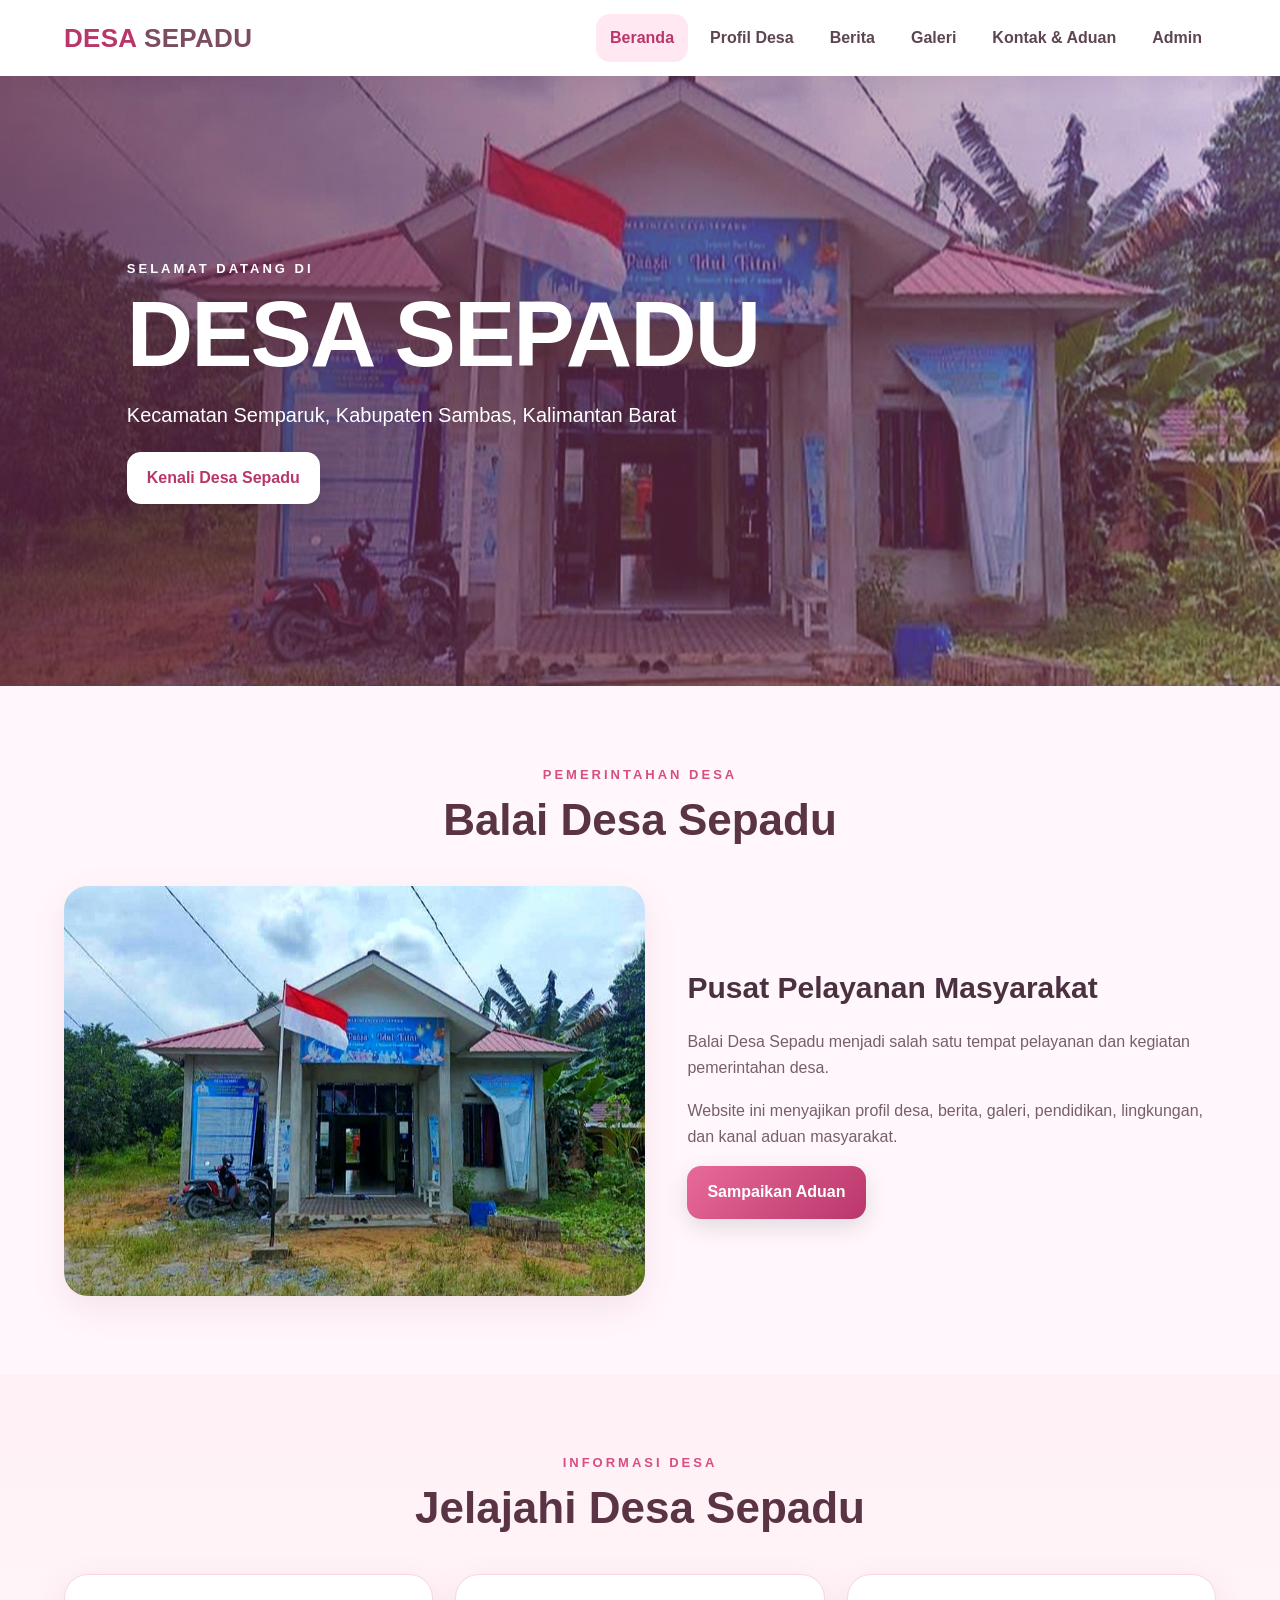
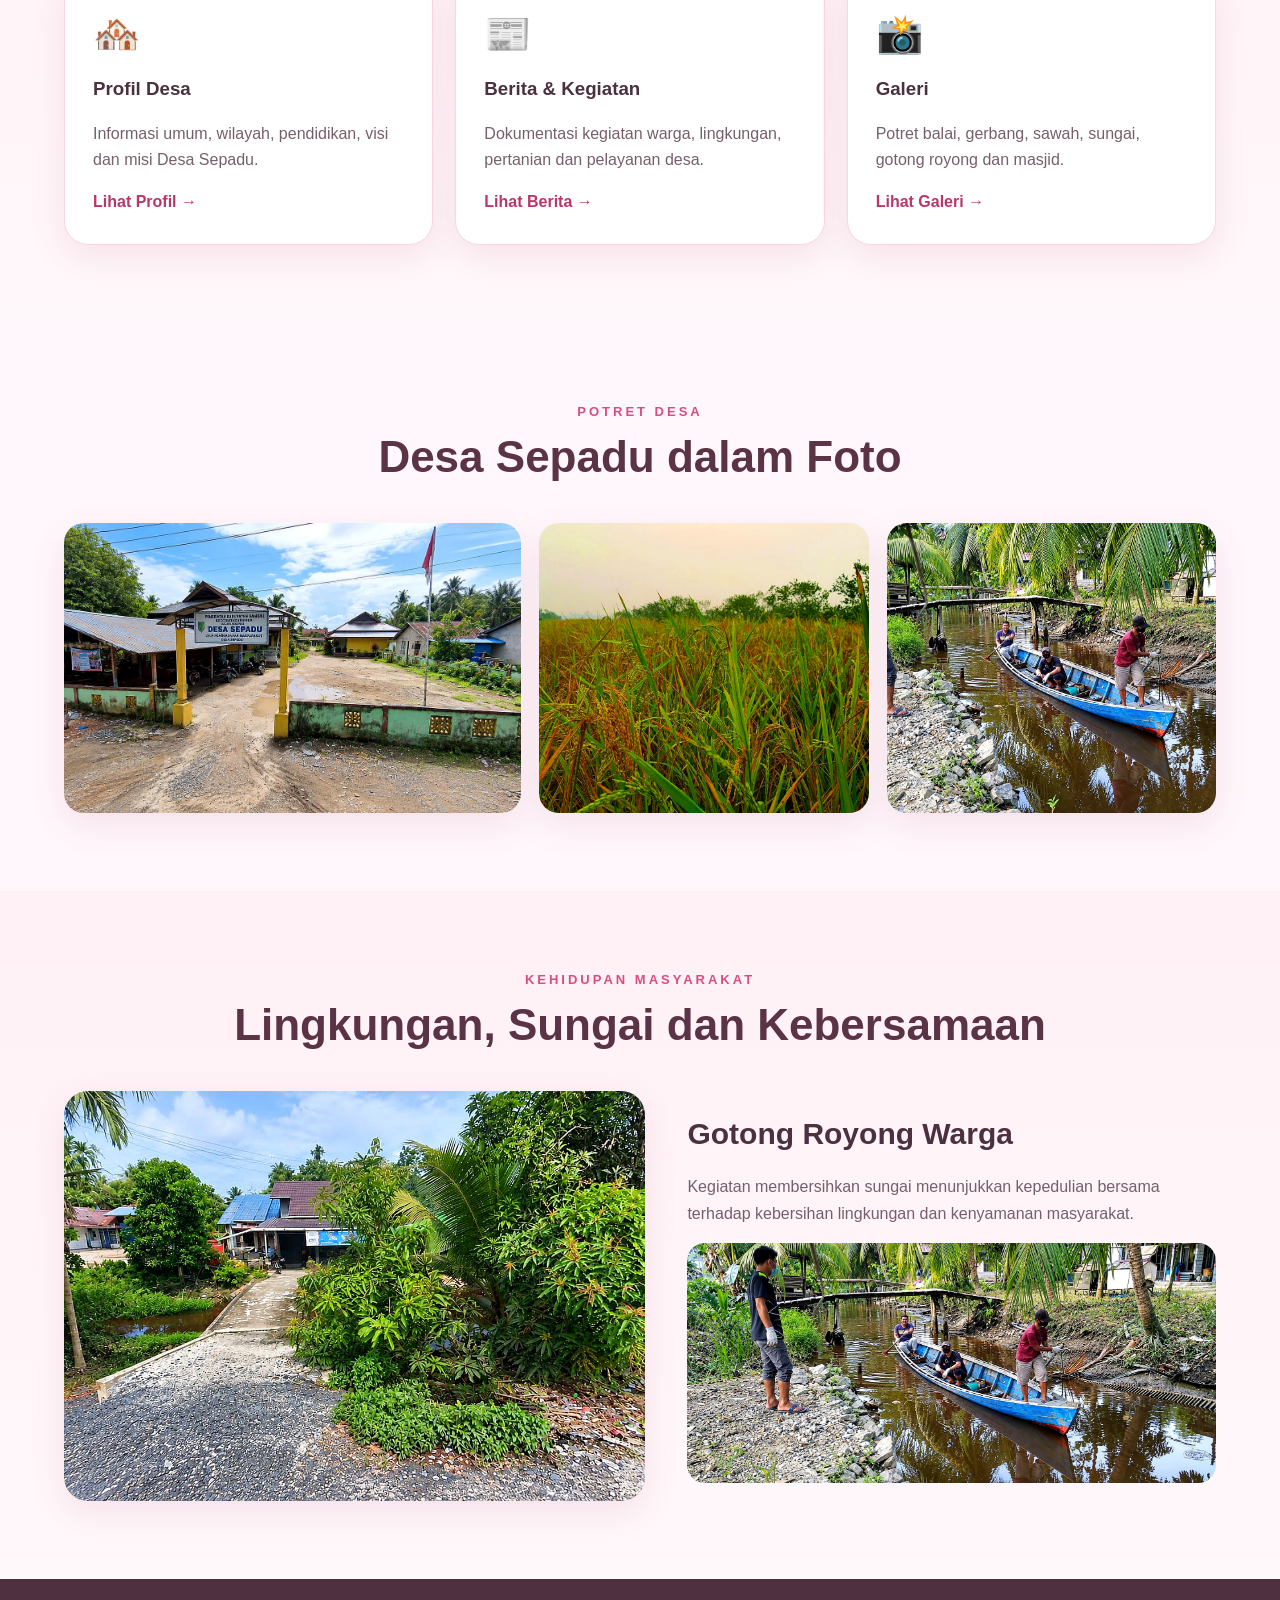
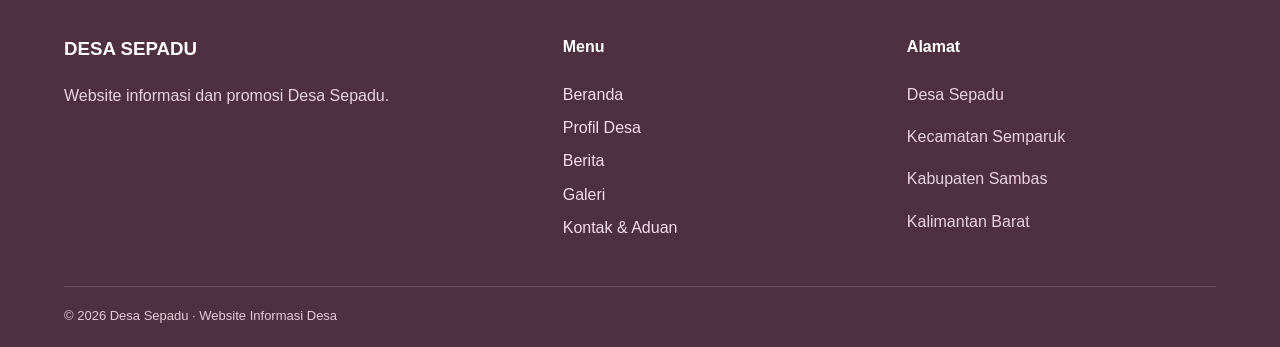
==== commit 5bf5b3ef: "Add files via upload" ====
--- a/index.html
+++ b/index.html
@@ -1 +1 @@
-<!doctype html><html lang="id"><head><meta charset="UTF-8"><meta name="viewport" content="width=device-width,initial-scale=1"><link rel="icon" href="favicon.svg"><link rel="stylesheet" href="style.css"><title>Desa Sepadu | Beranda</title></head><body><header><nav class="navbar"><a href="index.html" class="logo">DESA <span>SEPADU</span></a><ul class="nav-menu"><li><a href="index.html">Beranda</a></li><li><a href="profil.html">Profil Desa</a></li><li><a href="berita.html">Berita</a></li><li><a href="galeri.html">Galeri</a></li><li><a href="kontak.html">Kontak & Aduan</a></li><li><a href="admin.html">Admin</a></li></ul><button class="menu-toggle" onclick="toggleMenu()" type="button">☰</button></nav></header><main><section class="hero"><div class="hero-content"><p class="subtitle">SELAMAT DATANG DI</p><h1>DESA SEPADU</h1><p class="lead">Kecamatan Semparuk, Kabupaten Sambas, Kalimantan Barat</p><a class="btn" href="profil.html">Kenali Desa Sepadu</a></div></section><section class="section"><div class="section-title"><p>PEMERINTAHAN DESA</p><h2>Balai Desa Sepadu</h2></div><div class="welcome"><div class="welcome-image"><img src="balai-desa-baru.jpg" alt="Balai Desa Sepadu dengan bendera Merah Putih"></div><div class="welcome-text"><h3>Pusat Pelayanan Masyarakat</h3><p>Balai Desa Sepadu menjadi salah satu tempat pelayanan dan kegiatan pemerintahan desa.</p><p>Website ini menyajikan profil desa, berita, galeri, pendidikan, lingkungan, dan kanal aduan masyarakat.</p><a class="btn pink" href="kontak.html#aduan">Sampaikan Aduan</a></div></div></section><section class="section section-soft"><div class="section-title"><p>INFORMASI DESA</p><h2>Jelajahi Desa Sepadu</h2></div><div class="cards"><div class="card"><div class="icon">🏘️</div><h3>Profil Desa</h3><p>Informasi umum, wilayah, pendidikan, visi dan misi Desa Sepadu.</p><a href="profil.html">Lihat Profil →</a></div><div class="card"><div class="icon">📰</div><h3>Berita & Kegiatan</h3><p>Dokumentasi kegiatan warga, lingkungan, pertanian dan pelayanan desa.</p><a href="berita.html">Lihat Berita →</a></div><div class="card"><div class="icon">📸</div><h3>Galeri</h3><p>Potret balai, gerbang, sawah, sungai, gotong royong dan masjid.</p><a href="galeri.html">Lihat Galeri →</a></div></div></section><section class="section"><div class="section-title"><p>POTRET DESA</p><h2>Desa Sepadu dalam Foto</h2></div><div class="home-gallery"><img src="gerbang-desa-sepadu.jpg" alt="Gerbang Desa Sepadu"><img src="sawah-baru.jpg" alt="Sawah Desa Sepadu"><img src="gotong-royong-sungai.jpg" alt="Gotong royong warga membersihkan sungai"></div></section><section class="section section-soft"><div class="section-title"><p>KEHIDUPAN MASYARAKAT</p><h2>Lingkungan, Sungai dan Kebersamaan</h2></div><div class="welcome"><div class="welcome-image"><img src="lingkungan-desa.jpg" alt="Lingkungan Desa Sepadu"></div><div class="welcome-text"><h3>Gotong Royong Warga</h3><p>Kegiatan membersihkan sungai menunjukkan kepedulian bersama terhadap kebersihan lingkungan dan kenyamanan masyarakat.</p><img src="gotong-royong-sungai.jpg" alt="Kegiatan gotong royong sungai" style="width:100%;height:240px;object-fit:cover;border-radius:18px"></div></div></section></main><footer><div class="footer-container"><div><h3>DESA SEPADU</h3><p>Website informasi dan promosi Desa Sepadu.</p></div><div><h4>Menu</h4><a href="index.html">Beranda</a><a href="profil.html">Profil Desa</a><a href="berita.html">Berita</a><a href="galeri.html">Galeri</a><a href="kontak.html">Kontak & Aduan</a></div><div><h4>Alamat</h4><p>Desa Sepadu</p><p>Kecamatan Semparuk</p><p>Kabupaten Sambas</p><p>Kalimantan Barat</p></div></div><div class="copyright">© 2026 Desa Sepadu · Website Informasi Desa</div></footer><div id="toast" class="toast"></div><script src="config.js"></script><script src="script.js"></script></body></html>+<!doctype html><html lang="id"><head><meta charset="UTF-8"><meta name="viewport" content="width=device-width,initial-scale=1"><link rel="icon" href="favicon.svg"><link rel="stylesheet" href="style.css"><title>Desa Sepadu | Beranda</title></head><body><header><nav class="navbar"><a href="index.html" class="logo">DESA <span>SEPADU</span></a><ul class="nav-menu"><li><a href="index.html">Beranda</a></li><li><a href="profil.html">Profil Desa</a></li><li><a href="berita.html">Berita</a></li><li><a href="galeri.html">Galeri</a></li><li><a href="kontak.html">Kontak & Aduan</a></li><li><a href="admin.html">Admin</a></li></ul><button class="menu-toggle" onclick="toggleMenu()" type="button">☰</button></nav></header><main><section class="hero"><div class="hero-content"><p class="subtitle">SELAMAT DATANG DI</p><h1>DESA SEPADU</h1><p class="lead">Kecamatan Semparuk, Kabupaten Sambas, Kalimantan Barat</p><a class="btn" href="profil.html">Kenali Desa Sepadu</a></div></section><section class="section"><div class="section-title"><p>PEMERINTAHAN DESA</p><h2>Balai Desa Sepadu</h2></div><div class="welcome"><div class="welcome-image"><img src="balai-desa-baru.jpg" alt="Balai Desa Sepadu dengan bendera Merah Putih"></div><div class="welcome-text"><h3>Pusat Pelayanan Masyarakat</h3><p>Balai Desa Sepadu menjadi salah satu tempat pelayanan dan kegiatan pemerintahan desa.</p><p>Website ini menyajikan profil desa, berita, galeri, pendidikan, lingkungan, dan kanal aduan masyarakat.</p><a class="btn pink" href="kontak.html#aduan">Sampaikan Aduan</a></div></div></section><section class="section section-soft"><div class="section-title"><p>INFORMASI DESA</p><h2>Jelajahi Desa Sepadu</h2></div><div class="cards"><div class="card"><div class="icon">🏘️</div><h3>Profil Desa</h3><p>Informasi umum, wilayah, pendidikan, visi dan misi Desa Sepadu.</p><a href="profil.html">Lihat Profil →</a></div><div class="card"><div class="icon">📰</div><h3>Berita & Kegiatan</h3><p>Dokumentasi kegiatan warga, lingkungan, pertanian dan pelayanan desa.</p><a href="berita.html">Lihat Berita →</a></div><div class="card"><div class="icon">📸</div><h3>Galeri</h3><p>Potret balai, gerbang, sawah, sungai, gotong royong dan masjid.</p><a href="galeri.html">Lihat Galeri →</a></div></div></section><section class="section"><div class="section-title"><p>POTRET DESA</p><h2>Desa Sepadu dalam Foto</h2></div><div class="home-gallery"><img src="gerbang-desa-sepadu.jpg" alt="Gerbang Desa Sepadu"><img src="sawah-baru.jpg" alt="Sawah Desa Sepadu"><img src="gotong-royong-sungai.jpg" alt="Gotong royong warga membersihkan sungai"></div></section><section class="section section-soft"><div class="section-title"><p>KEHIDUPAN MASYARAKAT</p><h2>Lingkungan, Sungai dan Kebersamaan</h2></div><div class="welcome"><div class="welcome-image"><img src="lingkungan-desa.jpg" alt="Lingkungan Desa Sepadu"></div><div class="welcome-text"><h3>Gotong Royong Warga</h3><p>Kegiatan membersihkan sungai menunjukkan kepedulian bersama terhadap kebersihan lingkungan dan kenyamanan masyarakat.</p><img src="gotong-royong-sungai.jpg" alt="Kegiatan gotong royong sungai" style="width:100%;height:240px;object-fit:cover;border-radius:18px"></div></div></section></main><footer><div class="footer-container"><div><h3>DESA SEPADU</h3><p>Website informasi dan promosi Desa Sepadu.</p></div><div><h4>Menu</h4><a href="index.html">Beranda</a><a href="profil.html">Profil Desa</a><a href="berita.html">Berita</a><a href="galeri.html">Galeri</a><a href="kontak.html">Kontak & Aduan</a></div><div><h4>Alamat</h4><p>Desa Sepadu</p><p>Kecamatan Semparuk</p><p>Kabupaten Sambas</p><p>Kalimantan Barat</p></div></div><div class="copyright">© 2026 Desa Sepadu · Website Informasi Desa</div></footer><div id="toast" class="toast"></div><script src="config.js?v=20260919-2"></script><script src="script.js?v=20260919-2"></script></body></html>
